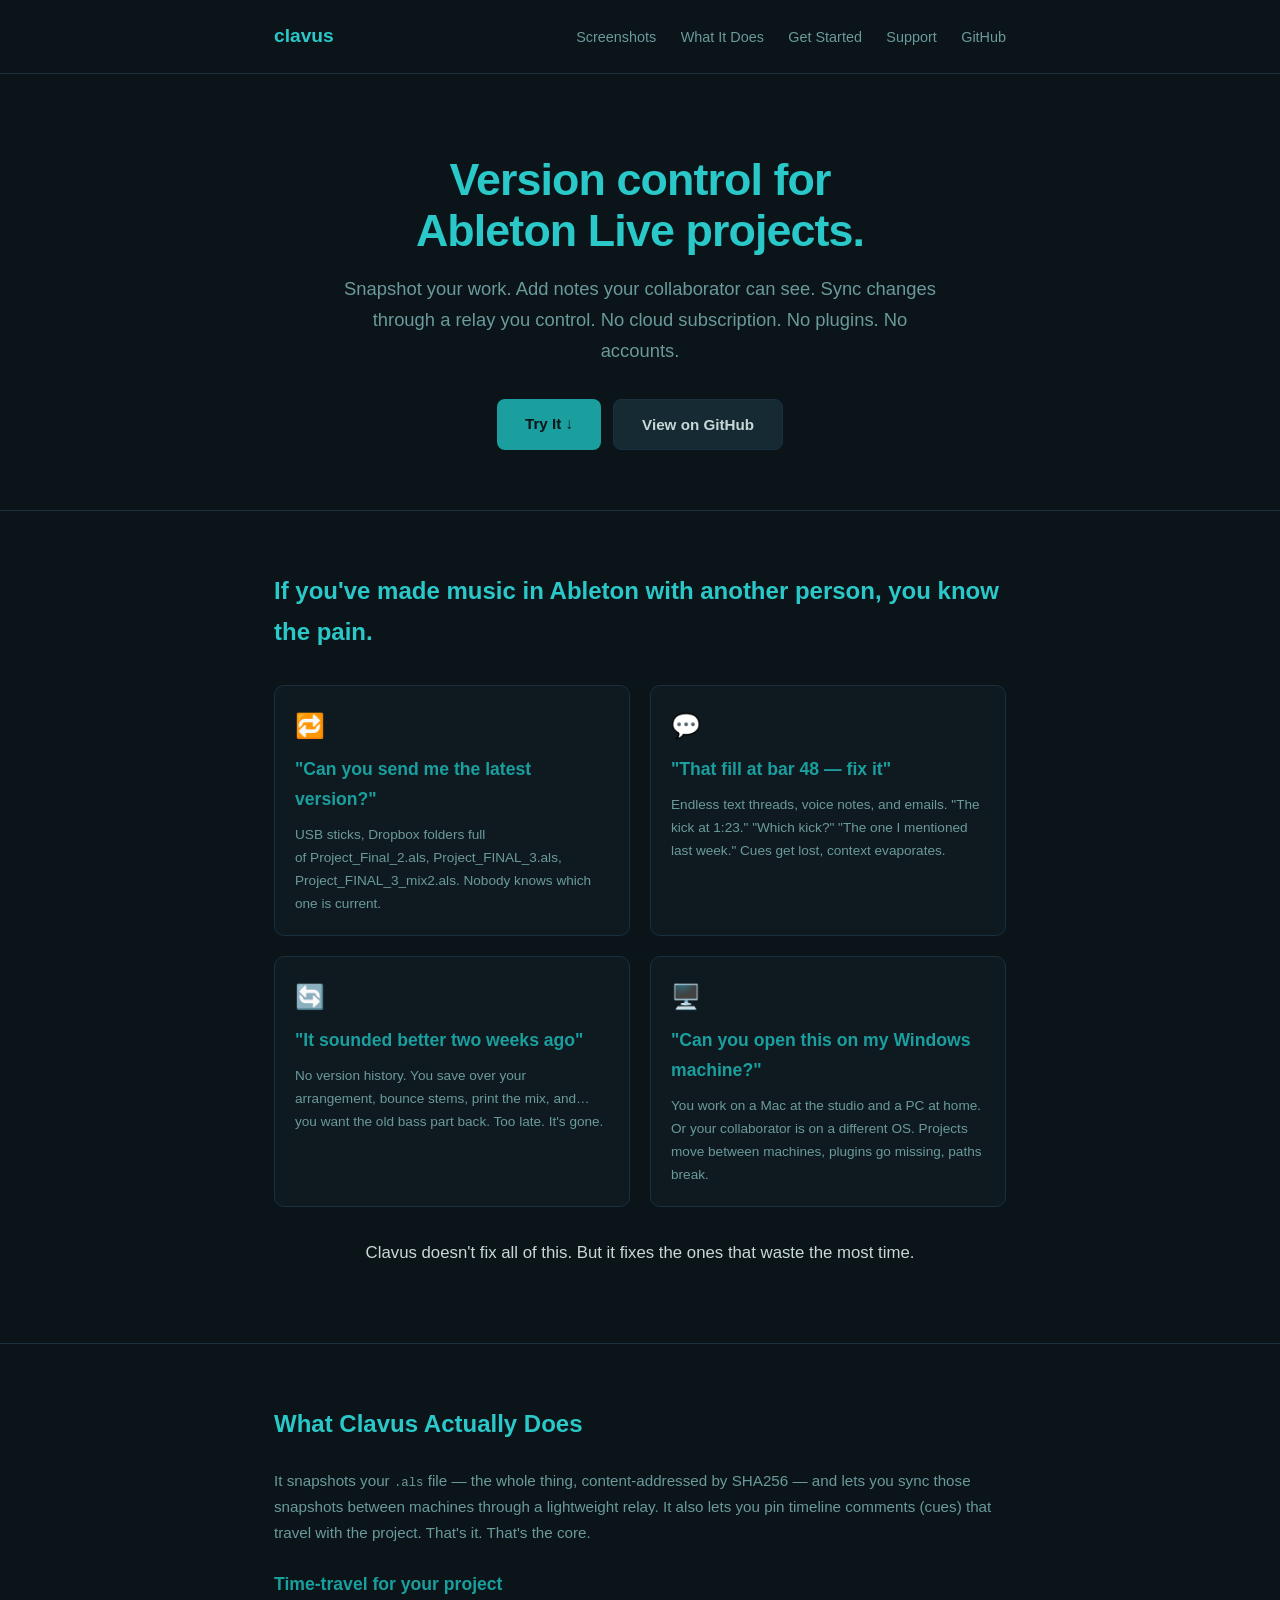
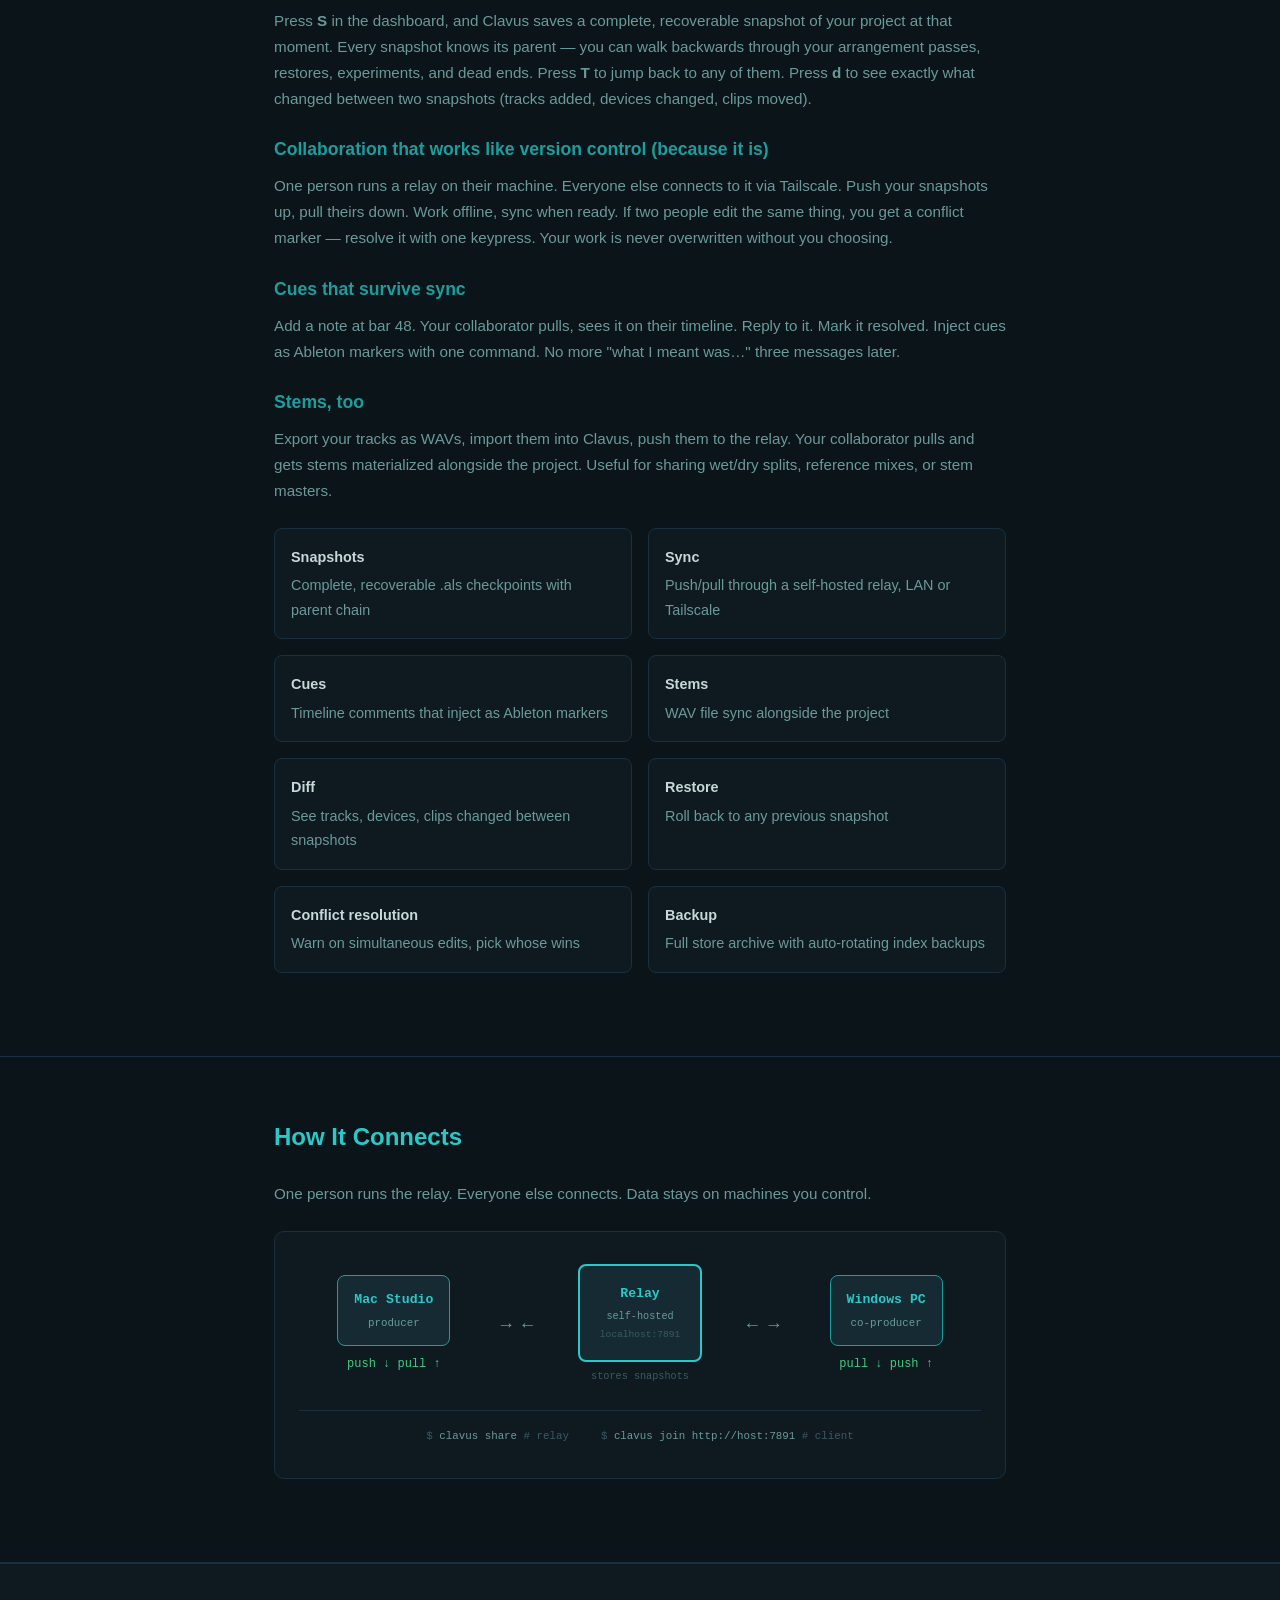
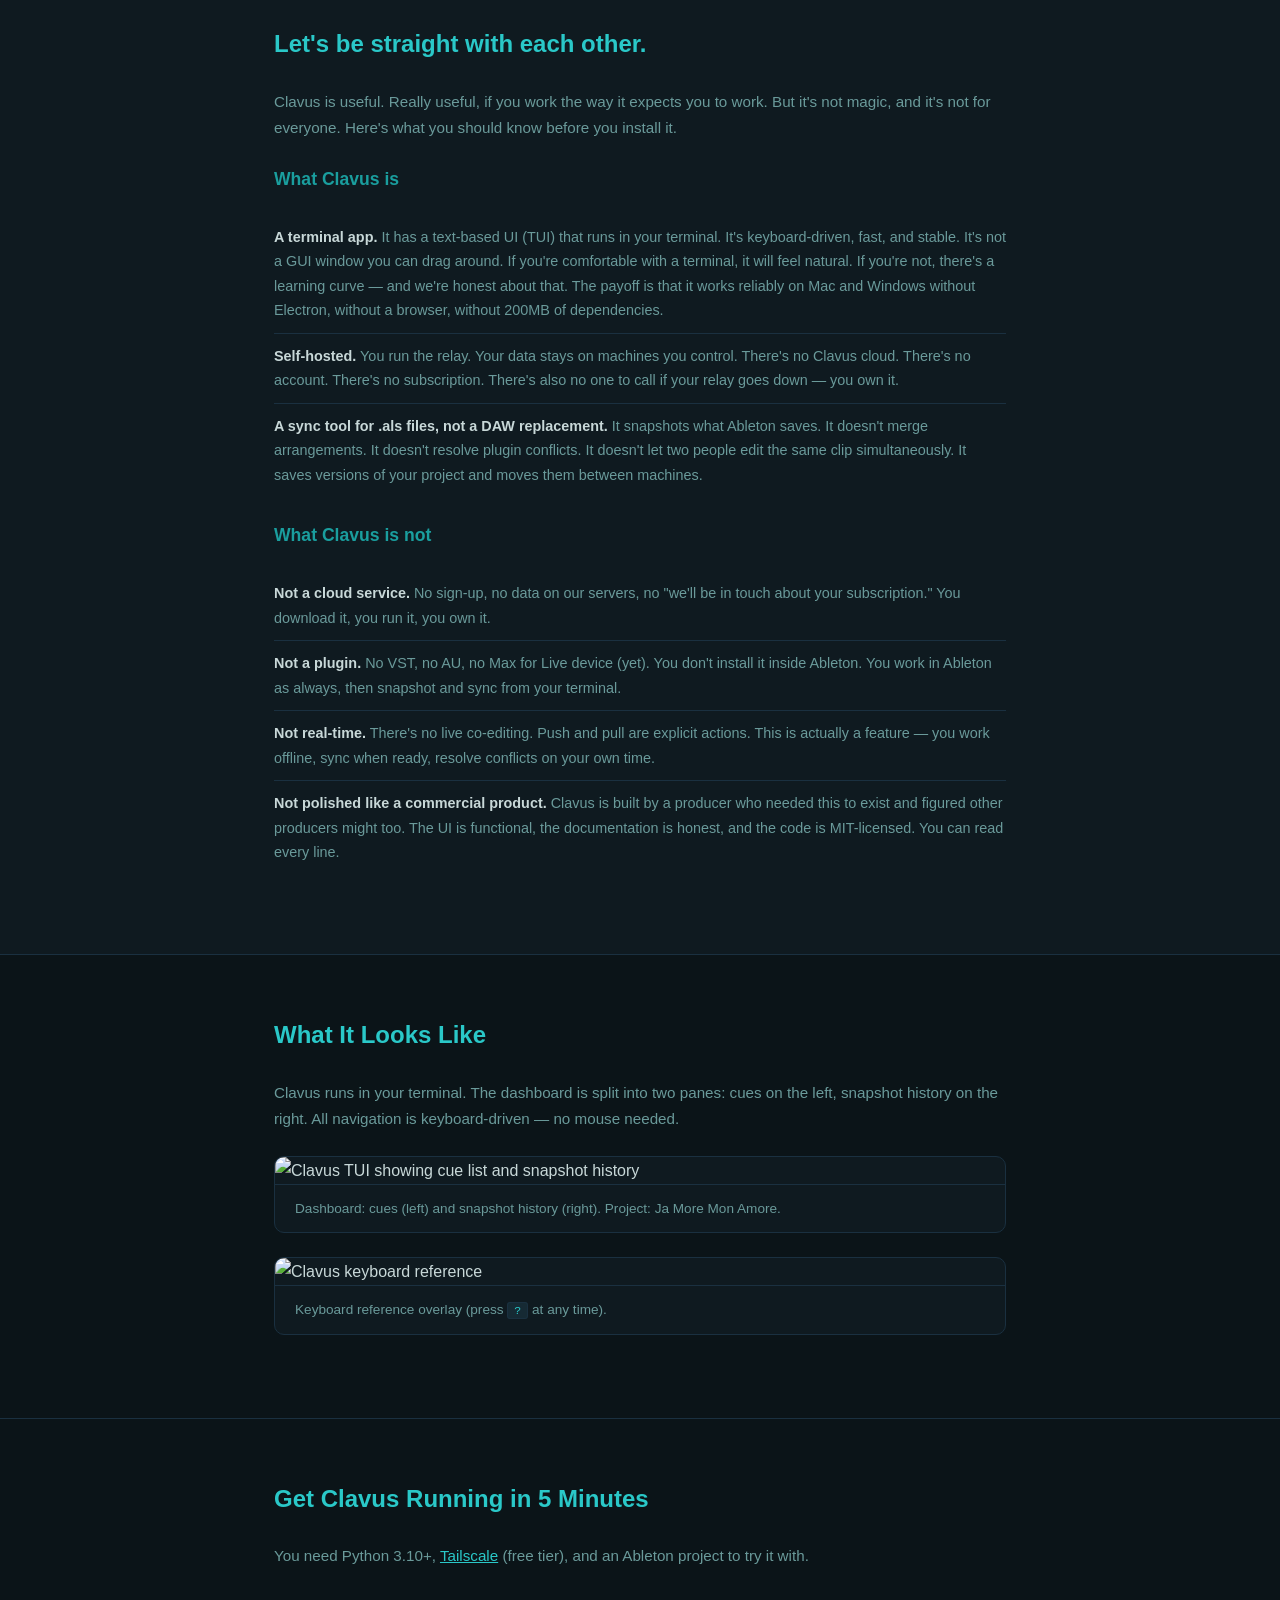
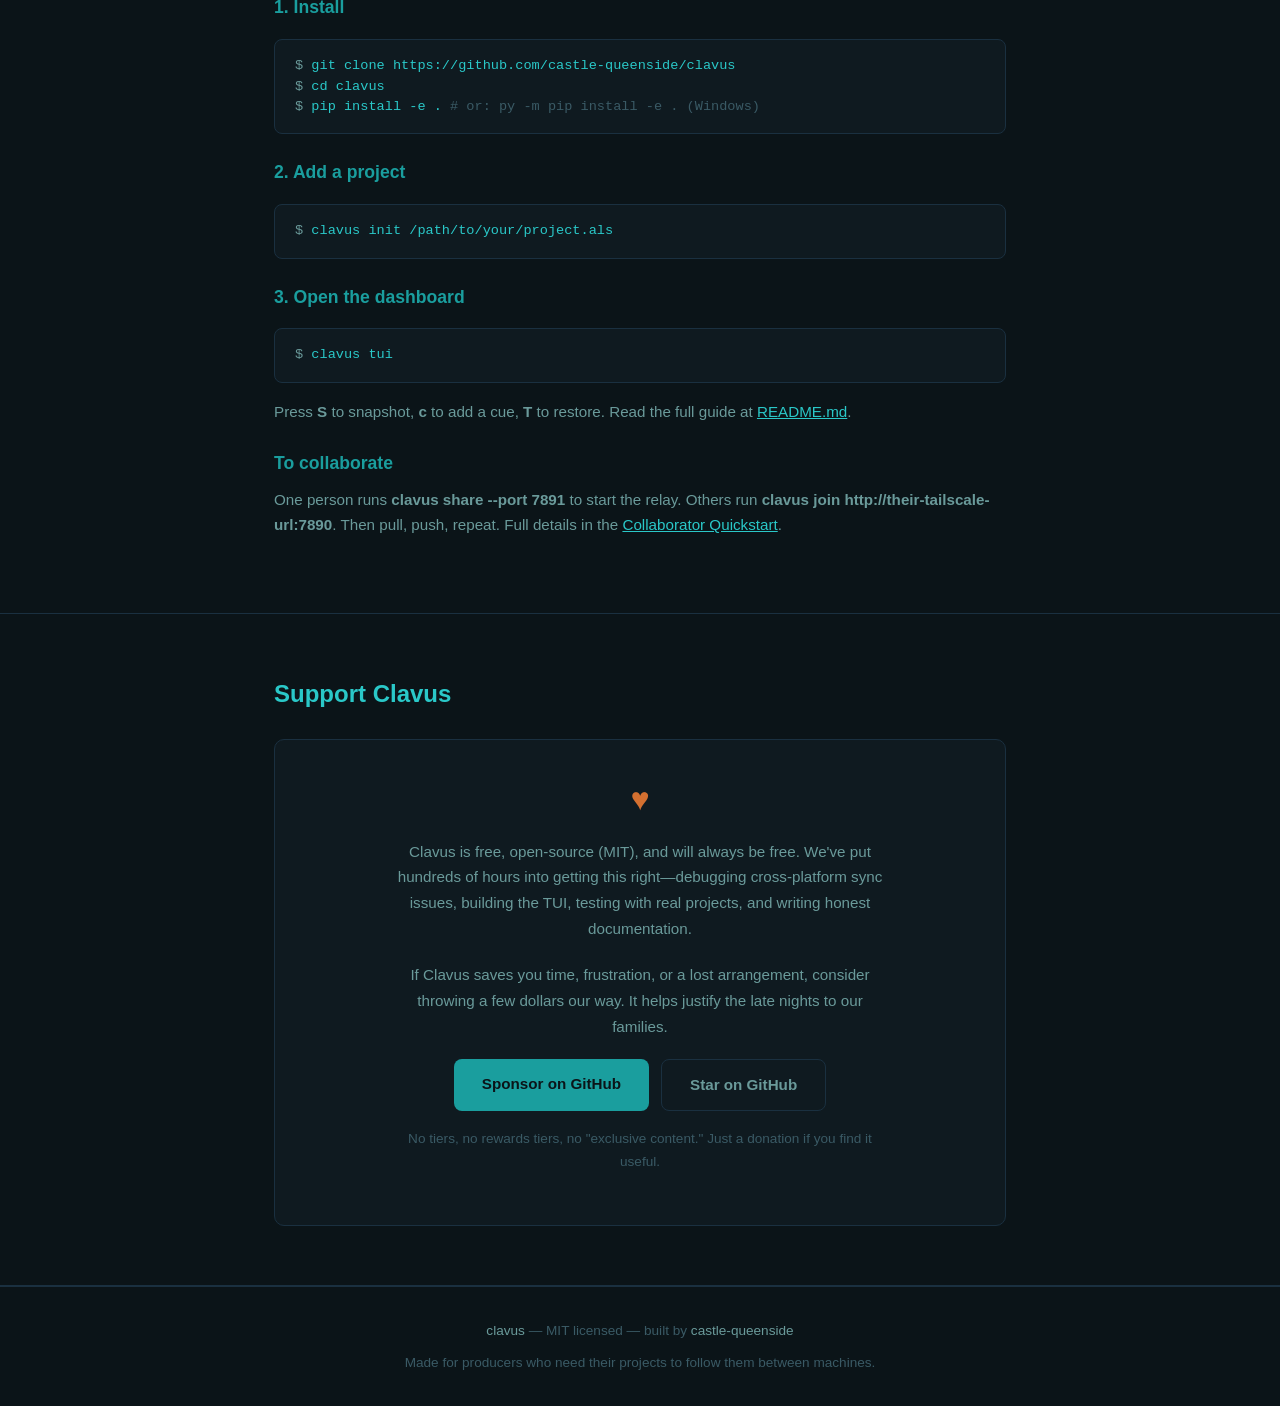
==== index.html @ 8ccb040f "tidy: (yet)" ====
<!DOCTYPE html>
<html lang="en">
<head>
<meta charset="UTF-8">
<meta name="viewport" content="width=device-width, initial-scale=1.0">
<title>Clavus — Version & Collaborate on Ableton Projects</title>
<style>
  :root {
    --bg: #0b1418;
    --surface: #0f1a20;
    --surface2: #162a34;
    --border: #1a3040;
    --fg: #c8d8d8;
    --dim: #6a9a9a;
    --muted: #3a5a65;
    --accent: #1a9e9e;
    --accent2: #2ac8c8;
    --green: #40cc80;
    --yellow: #d4a030;
    --orange: #d47030;
  }
  * { margin: 0; padding: 0; box-sizing: border-box; }
  body {
    font-family: -apple-system, BlinkMacSystemFont, 'Segoe UI', Roboto, sans-serif;
    background: var(--bg);
    color: var(--fg);
    line-height: 1.7;
    -webkit-font-smoothing: antialiased;
  }
  .container { max-width: 780px; margin: 0 auto; padding: 0 24px; }
  
  /* Navigation */
  nav {
    padding: 20px 0;
    border-bottom: 1px solid var(--border);
  }
  nav .container {
    display: flex;
    justify-content: space-between;
    align-items: center;
  }
  nav h1 { color: var(--accent2); font-size: 1.2em; font-weight: 700; }
  nav a {
    color: var(--dim);
    text-decoration: none;
    font-size: 0.9em;
    margin-left: 20px;
    transition: color 0.2s;
  }
  nav a:hover { color: var(--accent2); }
  
  /* Hero */
  .hero {
    padding: 80px 0 60px;
    text-align: center;
  }
  .hero h2 {
    font-size: 2.8em;
    font-weight: 800;
    color: var(--accent2);
    line-height: 1.15;
    margin-bottom: 16px;
    letter-spacing: -0.02em;
  }
  .hero p {
    font-size: 1.15em;
    color: var(--dim);
    max-width: 600px;
    margin: 0 auto 32px;
  }
  .hero-buttons {
    display: flex;
    gap: 12px;
    justify-content: center;
    flex-wrap: wrap;
  }
  .btn {
    display: inline-block;
    padding: 12px 28px;
    border-radius: 8px;
    font-weight: 600;
    font-size: 0.95em;
    text-decoration: none;
    transition: all 0.2s;
  }
  .btn-primary {
    background: var(--accent);
    color: var(--bg);
  }
  .btn-primary:hover { background: var(--accent2); }
  .btn-secondary {
    background: var(--surface2);
    color: var(--fg);
    border: 1px solid var(--border);
  }
  .btn-secondary:hover { border-color: var(--accent); }
  .btn-ghost {
    background: transparent;
    color: var(--dim);
    border: 1px solid var(--border);
  }
  .btn-ghost:hover { border-color: var(--muted); color: var(--fg); }

  /* Sections */
  section { padding: 60px 0; }
  section h3 {
    font-size: 1.5em;
    font-weight: 700;
    color: var(--accent2);
    margin-bottom: 24px;
  }
  section h4 {
    font-size: 1.1em;
    font-weight: 600;
    color: var(--accent);
    margin-bottom: 8px;
    margin-top: 24px;
  }
  section p { color: var(--dim); margin-bottom: 16px; font-size: 0.95em; }
  section a { color: var(--accent2); }

  /* Problem / Pain section */
  .pain-grid {
    display: grid;
    grid-template-columns: 1fr 1fr;
    gap: 20px;
    margin: 32px 0;
  }
  .pain-card {
    background: var(--surface);
    border: 1px solid var(--border);
    border-radius: 10px;
    padding: 20px;
  }
  .pain-card .emoji { font-size: 1.5em; margin-bottom: 8px; }
  .pain-card h4 { margin-top: 0; }
  .pain-card p { font-size: 0.85em; margin-bottom: 0; }

  /* Solution / Capabilities */
  .cap-grid {
    display: grid;
    grid-template-columns: 1fr 1fr;
    gap: 16px;
    margin: 24px 0;
  }
  .cap-item {
    background: var(--surface);
    border: 1px solid var(--border);
    border-radius: 8px;
    padding: 16px;
    font-size: 0.9em;
  }
  .cap-item strong { color: var(--fg); display: block; margin-bottom: 4px; }
  .cap-item span { color: var(--dim); }

  /* Honest section */
  .honest-list {
    list-style: none;
    padding: 0;
    margin: 20px 0;
  }
  .honest-list li {
    padding: 10px 0;
    border-bottom: 1px solid var(--border);
    color: var(--dim);
    font-size: 0.9em;
  }
  .honest-list li:last-child { border-bottom: none; }
  .honest-list strong { color: var(--fg); }

  /* Quickstart */
  .code-block {
    background: var(--surface);
    border: 1px solid var(--border);
    border-radius: 8px;
    padding: 16px 20px;
    font-family: 'SF Mono', 'Fira Code', 'Cascadia Code', monospace;
    font-size: 0.85em;
    color: var(--accent2);
    line-height: 1.5;
    overflow-x: auto;
    margin: 16px 0;
  }
  .code-block .comment { color: var(--muted); }
  .code-block .prompt { color: var(--dim); }

  /* Testimonial area */
  .testimonial {
    background: var(--surface);
    border: 1px solid var(--border);
    border-left: 3px solid var(--accent);
    border-radius: 0 8px 8px 0;
    padding: 20px 24px;
    margin: 24px 0;
  }
  .testimonial p { font-style: italic; color: var(--fg); font-size: 0.95em; margin-bottom: 8px; }
  .testimonial .attribution { color: var(--muted); font-size: 0.85em; font-style: normal; }

  /* Divider */
  .divider { border: none; border-top: 1px solid var(--border); margin: 0; }

  /* Header for each section on the section element */
  section + hr.divider { margin-top: -1px; }

  /* Donation */
  .donate-box {
    background: var(--surface);
    border: 1px solid var(--border);
    border-radius: 10px;
    padding: 32px;
    text-align: center;
    margin-top: 16px;
  }
  .donate-box p { max-width: 500px; margin: 0 auto 20px; }
  .donate-box .heart { color: var(--orange); }

  /* Footer */
  footer {
    border-top: 1px solid var(--border);
    padding: 32px 0;
    text-align: center;
    color: var(--muted);
    font-size: 0.85em;
  }
  footer a { color: var(--dim); text-decoration: none; }
  footer a:hover { color: var(--accent2); }

  /* Responsive */
  kbd {
    background: var(--surface2);
    border: 1px solid var(--border);
    border-radius: 3px;
    padding: 1px 6px;
    font-family: 'SF Mono', 'Fira Code', monospace;
    font-size: 0.85em;
    color: var(--accent2);
  }
  .screenshot-caption {
    padding: 12px 20px;
    color: var(--dim);
    font-size: 0.85em;
    border-top: 1px solid var(--border);
  }

  @media (max-width: 640px) {
    .hero h2 { font-size: 2em; }
    .pain-grid, .cap-grid { grid-template-columns: 1fr; }
    nav a { margin-left: 12px; font-size: 0.8em; }
  }
</style>
</head>
<body>

<nav>
  <div class="container">
    <h1>clavus</h1>
    <div>
      <a href="#screenshots">Screenshots</a>
      <a href="#capabilities">What It Does</a>
      <a href="#start">Get Started</a>
      <a href="#donate">Support</a>
      <a href="https://github.com/castle-queenside/clavus" target="_blank">GitHub</a>
    </div>
  </div>
</nav>

<main>

<!-- Hero -->
<div class="hero">
  <div class="container">
    <h2>Version control for<br>Ableton Live projects.</h2>
    <p>Snapshot your work. Add notes your collaborator can see. Sync changes<br>through a relay you control. No cloud subscription. No plugins. No accounts.</p>
    <div class="hero-buttons">
      <a class="btn btn-primary" href="#start">Try It &darr;</a>
      <a class="btn btn-secondary" href="https://github.com/castle-queenside/clavus" target="_blank">View on GitHub</a>
    </div>
  </div>
</div>

<hr class="divider">

<!-- The Problem -->
<section>
  <div class="container">
    <h3>If you've made music in Ableton with another person, you know the pain.</h3>

    <div class="pain-grid">
      <div class="pain-card">
        <div class="emoji">🔁</div>
        <h4>"Can you send me the latest version?"</h4>
        <p>USB sticks, Dropbox folders full of&nbsp;Project_Final_2.als, Project_FINAL_3.als, Project_FINAL_3_mix2.als. Nobody knows which one is current.</p>
      </div>
      <div class="pain-card">
        <div class="emoji">💬</div>
        <h4>"That fill at bar 48 — fix it"</h4>
        <p>Endless text threads, voice notes, and emails. "The kick at 1:23." "Which kick?" "The one I mentioned last week." Cues get lost, context evaporates.</p>
      </div>
      <div class="pain-card">
        <div class="emoji">🔄</div>
        <h4>"It sounded better two weeks ago"</h4>
        <p>No version history. You save over your arrangement, bounce stems, print the mix, and&hellip; you want the old bass part back. Too late. It's gone.</p>
      </div>
      <div class="pain-card">
        <div class="emoji">🖥️</div>
        <h4>"Can you open this on my Windows machine?"</h4>
        <p>You work on a Mac at the studio and a PC at home. Or your collaborator is on a different OS. Projects move between machines, plugins go missing, paths break.</p>
      </div>
    </div>

    <p style="text-align:center; margin-top: 32px; font-size: 1.05em; color: var(--fg);">
      Clavus doesn't fix all of this. But it fixes the ones that waste the most time.
    </p>
  </div>
</section>

<hr class="divider">

<!-- What it does -->
<section id="capabilities">
  <div class="container">
    <h3>What Clavus Actually Does</h3>

    <p>It snapshots your <code>.als</code> file — the whole thing, content-addressed by SHA256 — and lets you sync those snapshots between machines through a lightweight relay. It also lets you pin timeline comments (cues) that travel with the project. That's it. That's the core.</p>

    <h4>Time-travel for your project</h4>
    <p>Press <strong>S</strong> in the dashboard, and Clavus saves a complete, recoverable snapshot of your project at that moment. Every snapshot knows its parent — you can walk backwards through your arrangement passes, restores, experiments, and dead ends. Press <strong>T</strong> to jump back to any of them. Press <strong>d</strong> to see exactly what changed between two snapshots (tracks added, devices changed, clips moved).</p>

    <h4>Collaboration that works like version control (because it is)</h4>
    <p>One person runs a relay on their machine. Everyone else connects to it via Tailscale. Push your snapshots up, pull theirs down. Work offline, sync when ready. If two people edit the same thing, you get a conflict marker — resolve it with one keypress. Your work is never overwritten without you choosing.</p>

    <h4>Cues that survive sync</h4>
    <p>Add a note at bar 48. Your collaborator pulls, sees it on their timeline. Reply to it. Mark it resolved. Inject cues as Ableton markers with one command. No more "what I meant was&hellip;" three messages later.</p>

    <h4>Stems, too</h4>
    <p>Export your tracks as WAVs, import them into Clavus, push them to the relay. Your collaborator pulls and gets stems materialized alongside the project. Useful for sharing wet/dry splits, reference mixes, or stem masters.</p>

    <div class="cap-grid">
      <div class="cap-item"><strong>Snapshots</strong><span>Complete, recoverable .als checkpoints with parent chain</span></div>
      <div class="cap-item"><strong>Sync</strong><span>Push/pull through a self-hosted relay, LAN or Tailscale</span></div>
      <div class="cap-item"><strong>Cues</strong><span>Timeline comments that inject as Ableton markers</span></div>
      <div class="cap-item"><strong>Stems</strong><span>WAV file sync alongside the project</span></div>
      <div class="cap-item"><strong>Diff</strong><span>See tracks, devices, clips changed between snapshots</span></div>
      <div class="cap-item"><strong>Restore</strong><span>Roll back to any previous snapshot</span></div>
      <div class="cap-item"><strong>Conflict resolution</strong><span>Warn on simultaneous edits, pick whose wins</span></div>
      <div class="cap-item"><strong>Backup</strong><span>Full store archive with auto-rotating index backups</span></div>
    </div>
  </div>
</section>

<hr class="divider">

<!-- Architecture diagram -->
<section>
  <div class="container">
    <h3>How It Connects</h3>
    <p>One person runs the relay. Everyone else connects. Data stays on machines you control.</p>

    <div style="background: var(--surface); border: 1px solid var(--border); border-radius: 10px; padding: 32px 24px; margin: 24px 0; font-family: 'SF Mono', 'Fira Code', 'Cascadia Code', monospace; font-size: 0.75em; line-height: 1.8;">
      <div style="display: flex; justify-content: space-between; align-items: center; flex-wrap: wrap; gap: 12px;">
        <!-- Machine A -->
        <div style="text-align: center; flex: 1; min-width: 120px;">
          <div style="background: var(--surface2); border: 1px solid var(--accent); border-radius: 8px; padding: 12px 16px; display: inline-block;">
            <div style="color: var(--accent2); font-weight: 700; font-size: 1.1em;">Mac Studio</div>
            <div style="color: var(--dim); font-size: 0.9em; margin-top: 2px;">producer</div>
          </div>
          <div style="color: var(--green); margin-top: 8px;">push &darr; pull &uarr;</div>
        </div>

        <!-- Arrow right -->
        <div style="color: var(--dim); font-size: 1.5em; flex-shrink: 0;">&rarr; &larr;</div>

        <!-- Relay -->
        <div style="text-align: center; flex: 1; min-width: 140px;">
          <div style="background: var(--surface2); border: 2px solid var(--accent2); border-radius: 8px; padding: 16px 20px; display: inline-block;">
            <div style="color: var(--accent2); font-weight: 700; font-size: 1.1em;">Relay</div>
            <div style="color: var(--dim); font-size: 0.85em; margin-top: 2px;">self-hosted</div>
            <div style="color: var(--muted); font-size: 0.8em;">localhost:7891</div>
          </div>
          <div style="color: var(--muted); font-size: 0.85em; margin-top: 6px;">stores snapshots</div>
        </div>

        <!-- Arrow left -->
        <div style="color: var(--dim); font-size: 1.5em; flex-shrink: 0;">&larr; &rarr;</div>

        <!-- Machine B -->
        <div style="text-align: center; flex: 1; min-width: 120px;">
          <div style="background: var(--surface2); border: 1px solid var(--accent); border-radius: 8px; padding: 12px 16px; display: inline-block;">
            <div style="color: var(--accent2); font-weight: 700; font-size: 1.1em;">Windows PC</div>
            <div style="color: var(--dim); font-size: 0.9em; margin-top: 2px;">co-producer</div>
          </div>
          <div style="color: var(--green); margin-top: 8px;">pull &darr; push &uarr;</div>
        </div>
      </div>

      <div style="text-align: center; margin-top: 24px; padding-top: 16px; border-top: 1px solid var(--border);">
        <div style="display: flex; justify-content: center; gap: 32px; flex-wrap: wrap; color: var(--dim); font-size: 0.9em;">
          <span>
            <span style="color: var(--muted);">$</span> clavus share
            <span style="color: var(--muted);"># relay</span>
          </span>
          <span>
            <span style="color: var(--muted);">$</span> clavus join http://host:7891
            <span style="color: var(--muted);"># client</span>
          </span>
        </div>
      </div>
    </div>
  </div>
</section>

<hr class="divider">

<!-- Honest section -->
<section style="background: var(--surface); border-top: 1px solid var(--border); border-bottom: 1px solid var(--border);">
  <div class="container">
    <h3>Let's be straight with each other.</h3>

    <p>Clavus is useful. Really useful, if you work the way it expects you to work. But it's not magic, and it's not for everyone. Here's what you should know before you install it.</p>

    <h4>What Clavus is</h4>
    <ul class="honest-list">
      <li><strong>A terminal app.</strong> It has a text-based UI (TUI) that runs in your terminal. It's keyboard-driven, fast, and stable. It's not a GUI window you can drag around. If you're comfortable with a terminal, it will feel natural. If you're not, there's a learning curve — and we're honest about that. The payoff is that it works reliably on Mac and Windows without Electron, without a browser, without 200MB of dependencies.</li>
      <li><strong>Self-hosted.</strong> You run the relay. Your data stays on machines you control. There's no Clavus cloud. There's no account. There's no subscription. There's also no one to call if your relay goes down — you own it.</li>
      <li><strong>A sync tool for .als files, not a DAW replacement.</strong> It snapshots what Ableton saves. It doesn't merge arrangements. It doesn't resolve plugin conflicts. It doesn't let two people edit the same clip simultaneously. It saves versions of your project and moves them between machines.</li>
    </ul>

    <h4>What Clavus is not</h4>
    <ul class="honest-list">
      <li><strong>Not a cloud service.</strong> No sign-up, no data on our servers, no "we'll be in touch about your subscription." You download it, you run it, you own it.</li>
      <li><strong>Not a plugin.</strong> No VST, no AU, no Max for Live device (yet). You don't install it inside Ableton. You work in Ableton as always, then snapshot and sync from your terminal.</li>
      <li><strong>Not real-time.</strong> There's no live co-editing. Push and pull are explicit actions. This is actually a feature — you work offline, sync when ready, resolve conflicts on your own time.</li>
      <li><strong>Not polished like a commercial product.</strong> Clavus is built by a producer who needed this to exist and figured other producers might too. The UI is functional, the documentation is honest, and the code is MIT-licensed. You can read every line.</li>
    </ul>
  </div>
</section>

<hr class="divider">

<!-- Screenshots -->
<section id="screenshots">
  <div class="container">
    <h3>What It Looks Like</h3>
    <p>Clavus runs in your terminal. The dashboard is split into two panes: cues on the left, snapshot history on the right. All navigation is keyboard-driven — no mouse needed.</p>

    <div style="background: var(--surface); border: 1px solid var(--border); border-radius: 10px; overflow: hidden; margin: 24px 0;">
      <img src="docs/screenshots/tui-main.jpg" alt="Clavus TUI showing cue list and snapshot history" style="width: 100%; display: block;">
      <div style="padding: 12px 20px; color: var(--dim); font-size: 0.85em; border-top: 1px solid var(--border);">
        Dashboard: cues (left) and snapshot history (right). Project: Ja More Mon Amore.
      </div>
    </div>

    <div style="background: var(--surface); border: 1px solid var(--border); border-radius: 10px; overflow: hidden; margin: 24px 0;">
      <img src="docs/screenshots/tui-help.jpg" alt="Clavus keyboard reference" style="width: 100%; display: block;">
      <div style="padding: 12px 20px; color: var(--dim); font-size: 0.85em; border-top: 1px solid var(--border);">
        Keyboard reference overlay (press <kbd>?</kbd> at any time).
      </div>
    </div>
  </div>
</section>

<hr class="divider">

<!-- Quick start -->
<section id="start">
  <div class="container">
    <h3>Get Clavus Running in 5 Minutes</h3>

    <p>You need Python 3.10+, <a href="https://tailscale.com/download">Tailscale</a> (free tier), and an Ableton project to try it with.</p>

    <h4>1. Install</h4>
    <div class="code-block">
      <span class="prompt">$</span> git clone https://github.com/castle-queenside/clavus<br>
      <span class="prompt">$</span> cd clavus<br>
      <span class="prompt">$</span> pip install -e . <span class="comment"># or: py -m pip install -e . (Windows)</span>
    </div>

    <h4>2. Add a project</h4>
    <div class="code-block">
      <span class="prompt">$</span> clavus init /path/to/your/project.als
    </div>

    <h4>3. Open the dashboard</h4>
    <div class="code-block">
      <span class="prompt">$</span> clavus tui
    </div>

    <p>Press <strong>S</strong> to snapshot, <strong>c</strong> to add a cue, <strong>T</strong> to restore. Read the full guide at <a href="https://github.com/castle-queenside/clavus/blob/main/README.md">README.md</a>.</p>

    <h4>To collaborate</h4>
    <p>One person runs <strong>clavus share --port 7891</strong> to start the relay. Others run <strong>clavus join http://their-tailscale-url:7890</strong>. Then pull, push, repeat. Full details in the <a href="docs/collaborator-quickstart.md">Collaborator Quickstart</a>.</p>
  </div>
</section>

<hr class="divider">

<!-- Donate -->
<section id="donate">
  <div class="container">
    <h3>Support Clavus</h3>

    <div class="donate-box">
      <p class="heart" style="font-size: 2em; margin-bottom: 12px;">&hearts;</p>
      <p>Clavus is free, open-source (MIT), and will always be free. We've put hundreds of hours into getting this right—debugging cross-platform sync issues, building the TUI, testing with real projects, and writing honest documentation.</p>
      <p>If Clavus saves you time, frustration, or a lost arrangement, consider throwing a few dollars our way. It helps justify the late nights to our families.</p>
      <div class="hero-buttons" style="margin-top: 20px;">
        <a class="btn btn-primary" href="https://github.com/sponsors/castle-queenside" target="_blank">Sponsor on GitHub</a>
        <a class="btn btn-ghost" href="https://github.com/castle-queenside/clavus" target="_blank">Star on GitHub</a>
      </div>
      <p style="margin-top: 16px; font-size: 0.85em; color: var(--muted);">No tiers, no rewards tiers, no "exclusive content." Just a donation if you find it useful.</p>
    </div>
  </div>
</section>

<hr class="divider">

<!-- Footer -->
<footer>
  <div class="container">
    <p><a href="https://github.com/castle-queenside/clavus">clavus</a> &mdash; MIT licensed &mdash; built by <a href="https://github.com/castle-queenside">castle-queenside</a></p>
    <p style="margin-top: 8px;">Made for producers who need their projects to follow them between machines.</p>
  </div>
</footer>

</main>
</body>
</html>
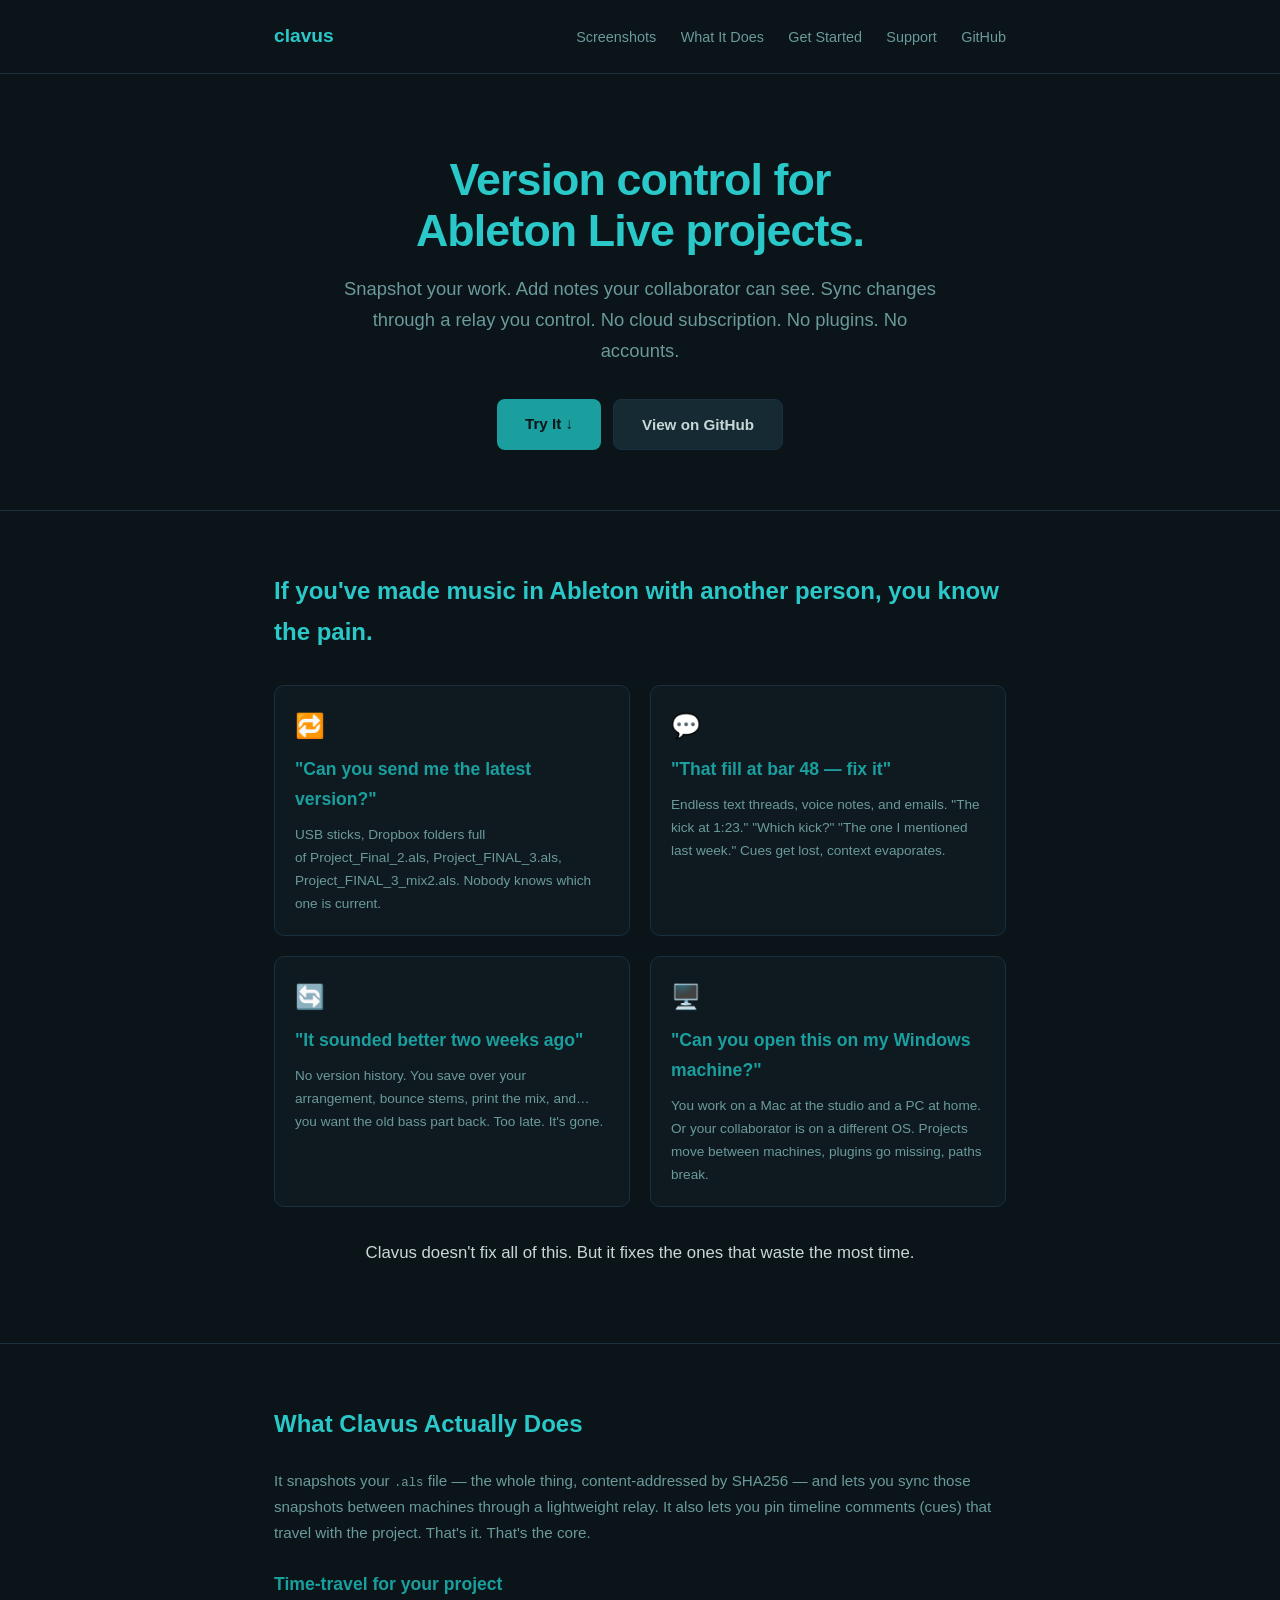
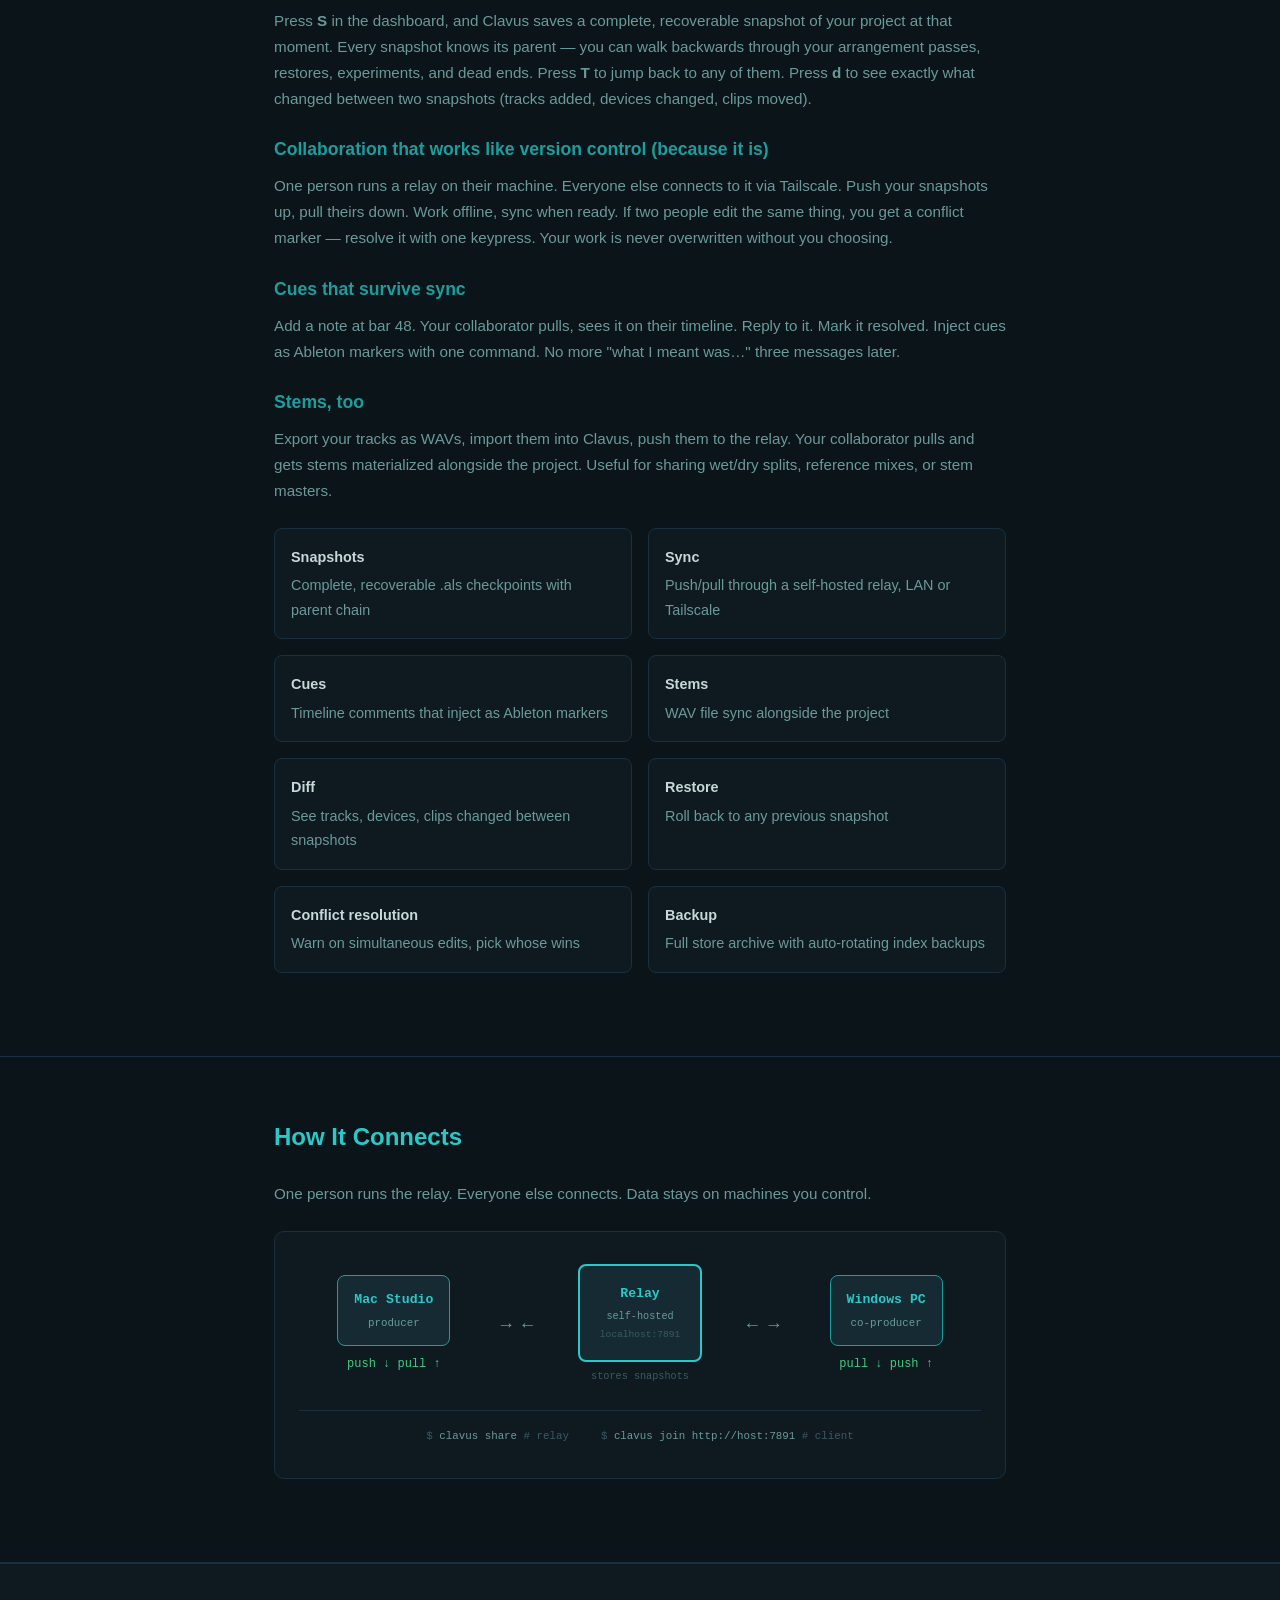
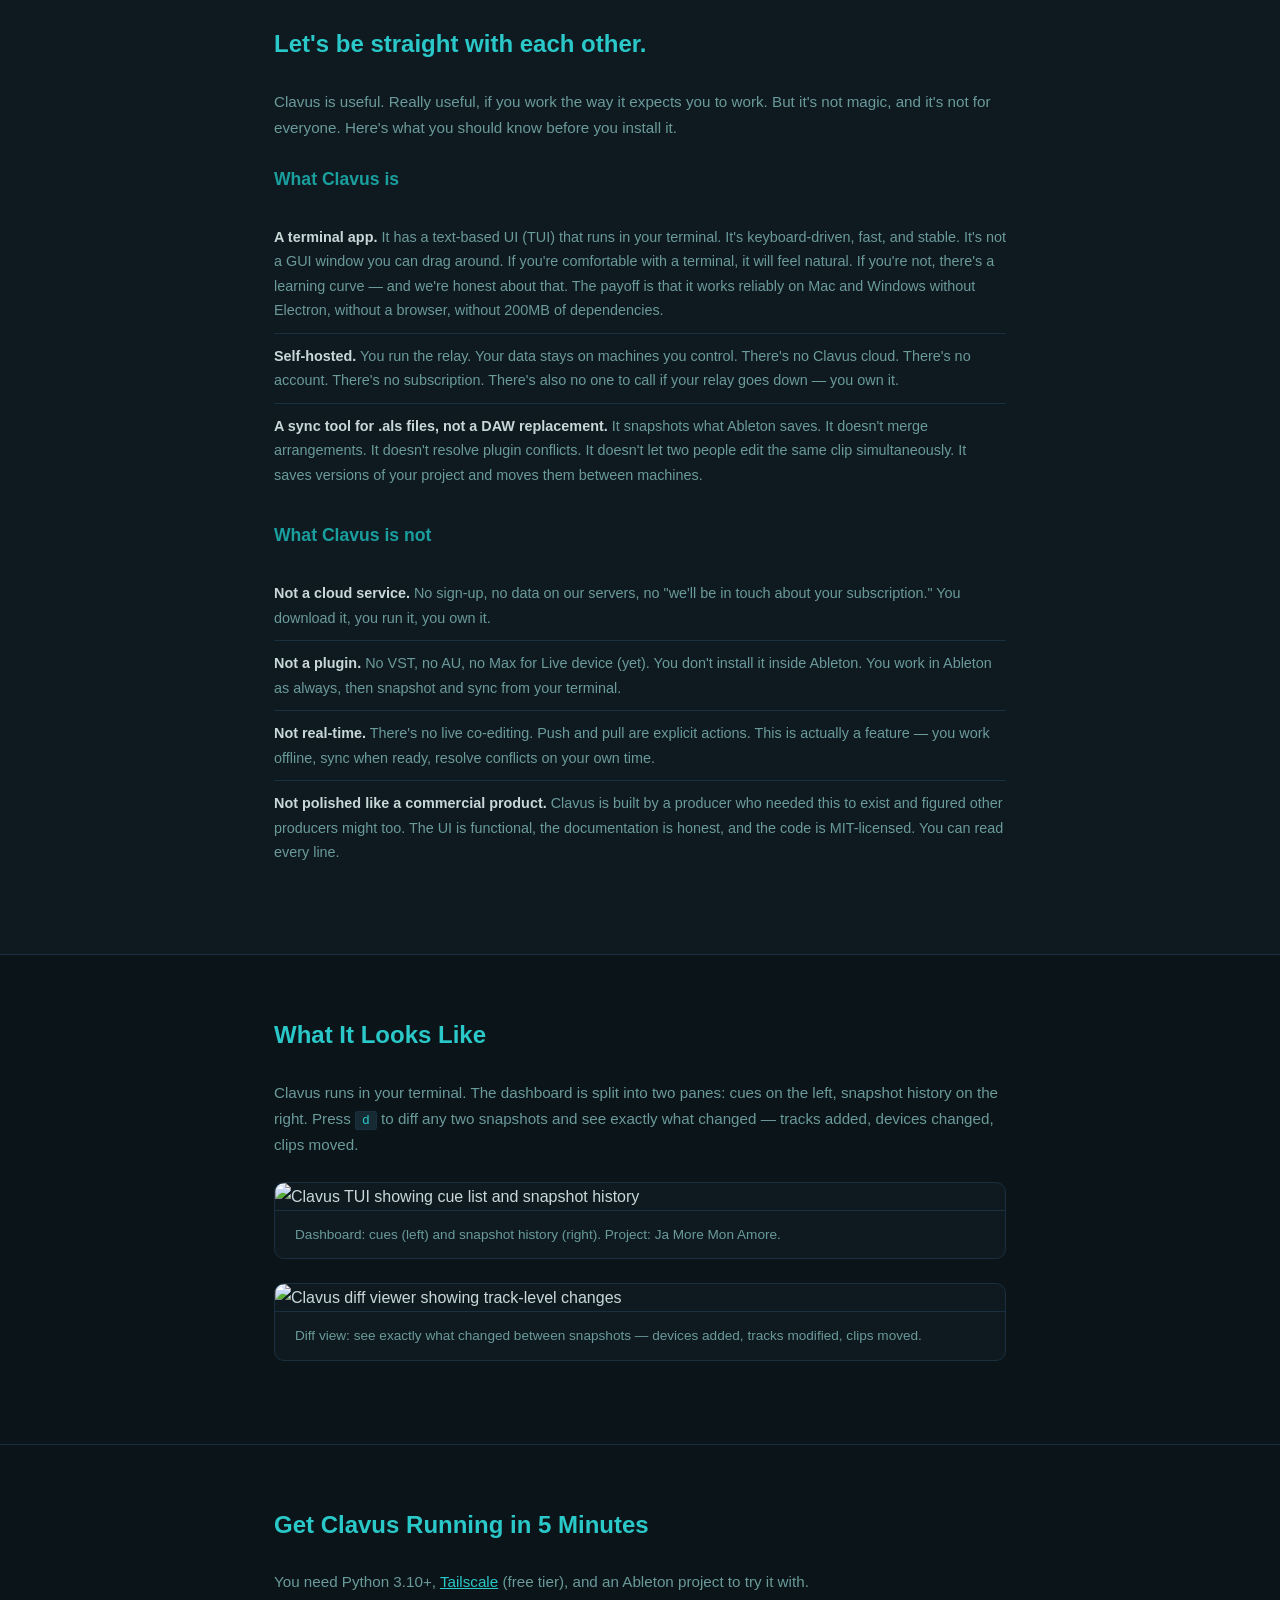
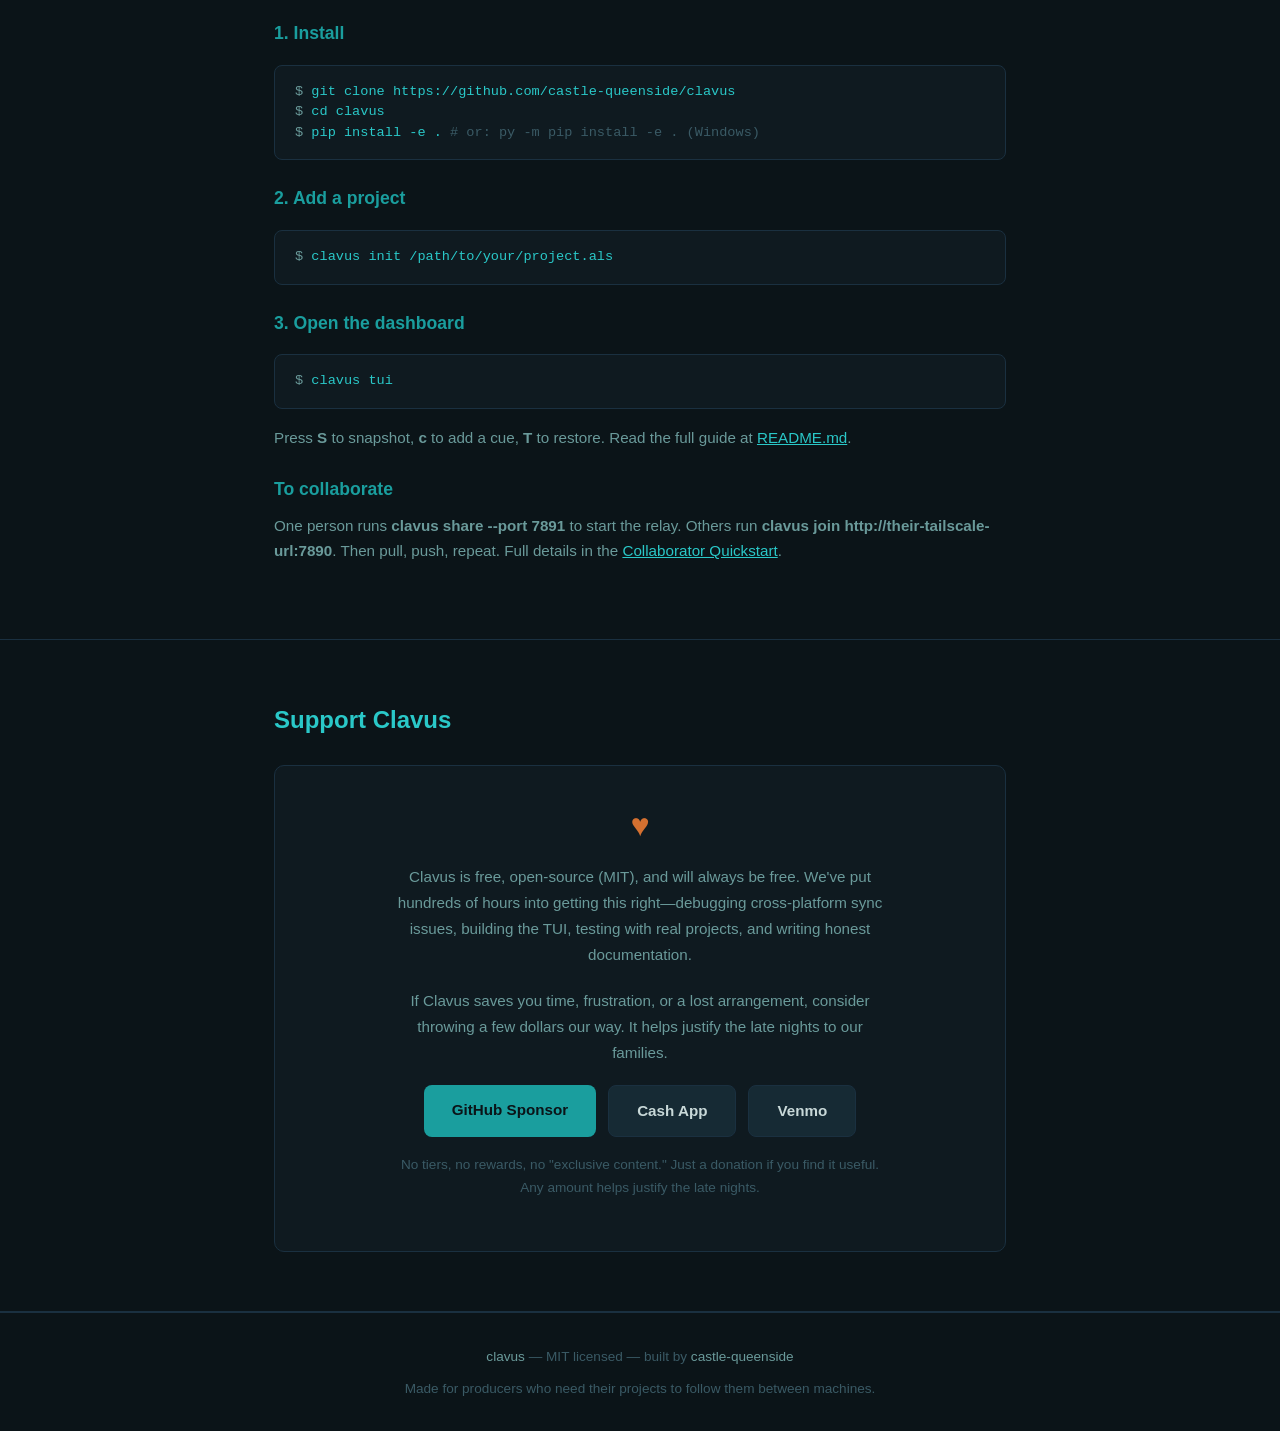
==== commit b7595026: "docs: add Cash App and Venmo to donation section" ====
--- a/index.html
+++ b/index.html
@@ -441,7 +441,7 @@
 <section id="screenshots">
   <div class="container">
     <h3>What It Looks Like</h3>
-    <p>Clavus runs in your terminal. The dashboard is split into two panes: cues on the left, snapshot history on the right. All navigation is keyboard-driven — no mouse needed.</p>
+    <p>Clavus runs in your terminal. The dashboard is split into two panes: cues on the left, snapshot history on the right. Press <kbd>d</kbd> to diff any two snapshots and see exactly what changed — tracks added, devices changed, clips moved.</p>
 
     <div style="background: var(--surface); border: 1px solid var(--border); border-radius: 10px; overflow: hidden; margin: 24px 0;">
       <img src="docs/screenshots/tui-main.jpg" alt="Clavus TUI showing cue list and snapshot history" style="width: 100%; display: block;">
@@ -451,9 +451,9 @@
     </div>
 
     <div style="background: var(--surface); border: 1px solid var(--border); border-radius: 10px; overflow: hidden; margin: 24px 0;">
-      <img src="docs/screenshots/tui-help.jpg" alt="Clavus keyboard reference" style="width: 100%; display: block;">
+      <img src="docs/screenshots/tui-diff.jpg" alt="Clavus diff viewer showing track-level changes" style="width: 100%; display: block;">
       <div style="padding: 12px 20px; color: var(--dim); font-size: 0.85em; border-top: 1px solid var(--border);">
-        Keyboard reference overlay (press <kbd>?</kbd> at any time).
+        Diff view: see exactly what changed between snapshots — devices added, tracks modified, clips moved.
       </div>
     </div>
   </div>
@@ -504,10 +504,11 @@
       <p>Clavus is free, open-source (MIT), and will always be free. We've put hundreds of hours into getting this right—debugging cross-platform sync issues, building the TUI, testing with real projects, and writing honest documentation.</p>
       <p>If Clavus saves you time, frustration, or a lost arrangement, consider throwing a few dollars our way. It helps justify the late nights to our families.</p>
       <div class="hero-buttons" style="margin-top: 20px;">
-        <a class="btn btn-primary" href="https://github.com/sponsors/castle-queenside" target="_blank">Sponsor on GitHub</a>
-        <a class="btn btn-ghost" href="https://github.com/castle-queenside/clavus" target="_blank">Star on GitHub</a>
-      </div>
-      <p style="margin-top: 16px; font-size: 0.85em; color: var(--muted);">No tiers, no rewards tiers, no "exclusive content." Just a donation if you find it useful.</p>
+        <a class="btn btn-primary" href="https://github.com/sponsors/castle-queenside" target="_blank">GitHub Sponsor</a>
+        <a class="btn btn-secondary" href="https://cash.app/\$YOUR_CASH_TAG" target="_blank">Cash App</a>
+        <a class="btn btn-secondary" href="https://venmo.com/YOUR_VENMO" target="_blank">Venmo</a>
+      </div>
+      <p style="margin-top: 16px; font-size: 0.85em; color: var(--muted);">No tiers, no rewards, no "exclusive content." Just a donation if you find it useful. Any amount helps justify the late nights.</p>
     </div>
   </div>
 </section>
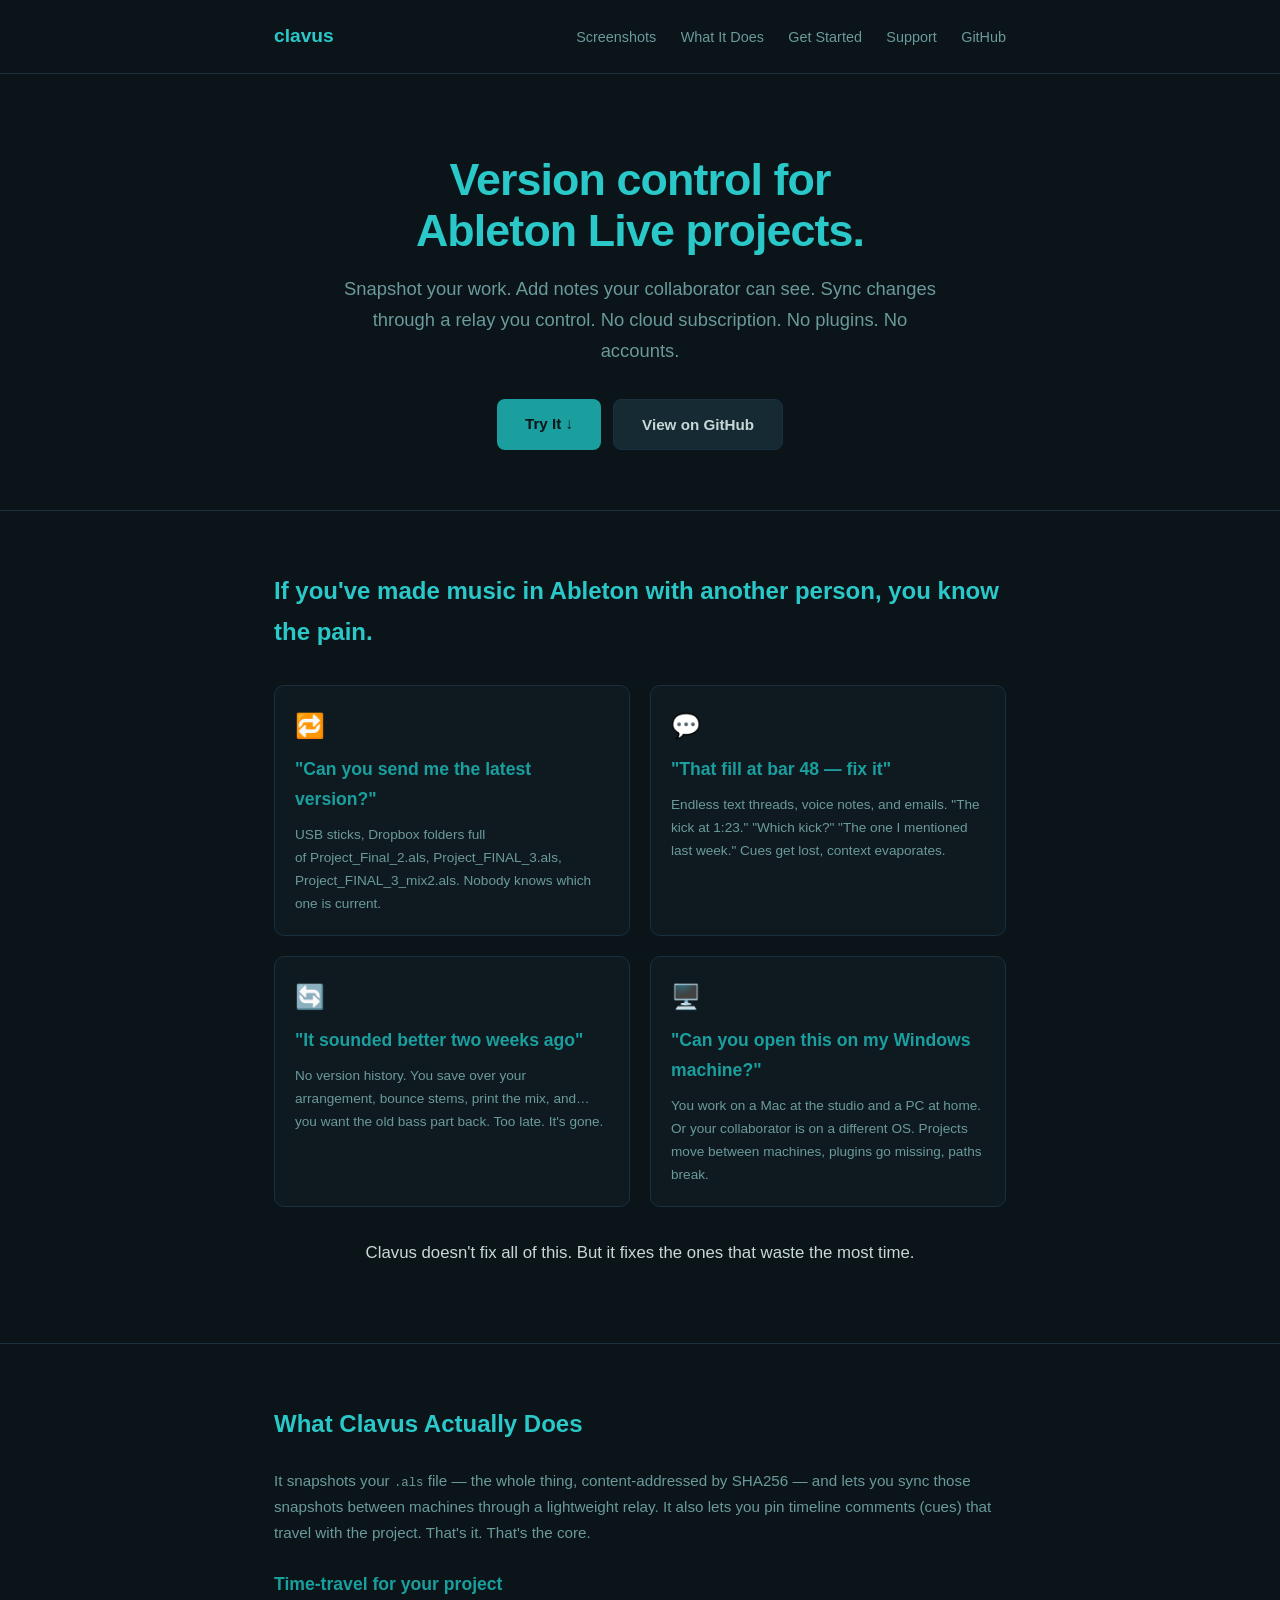
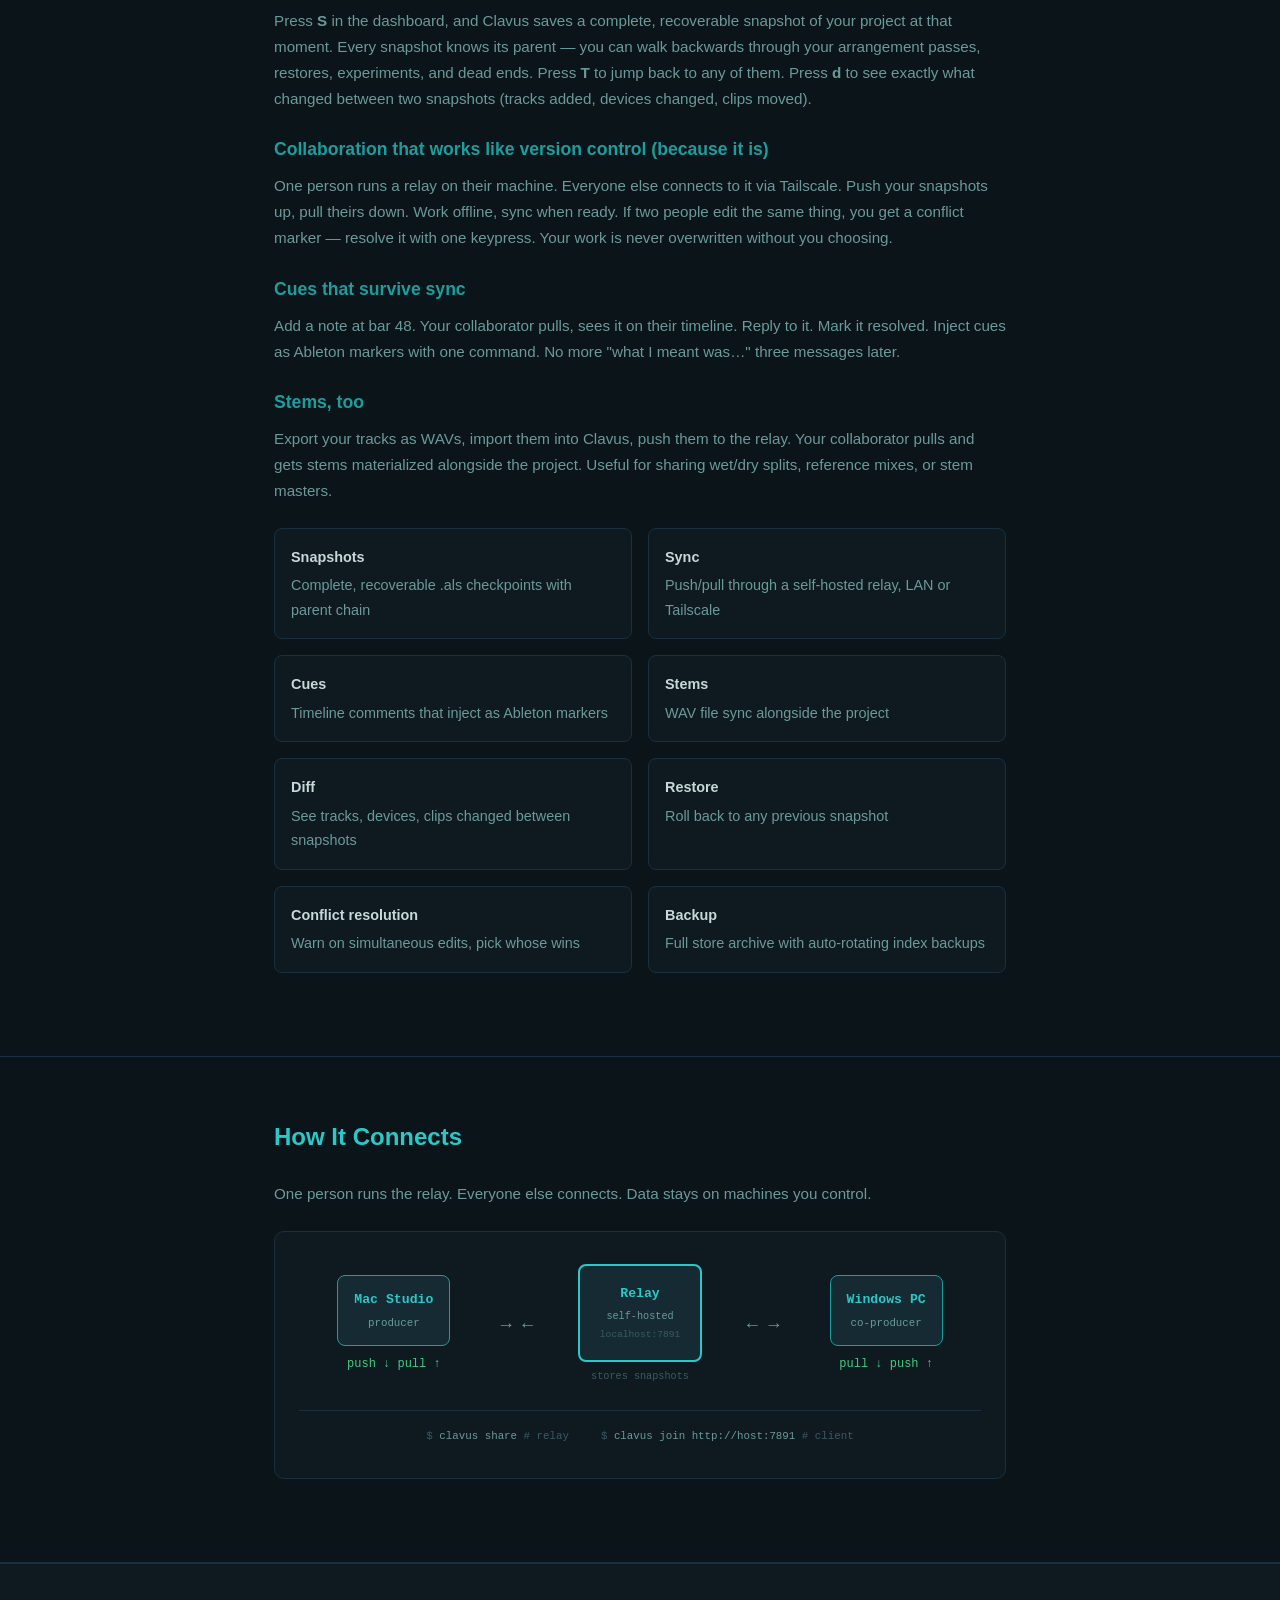
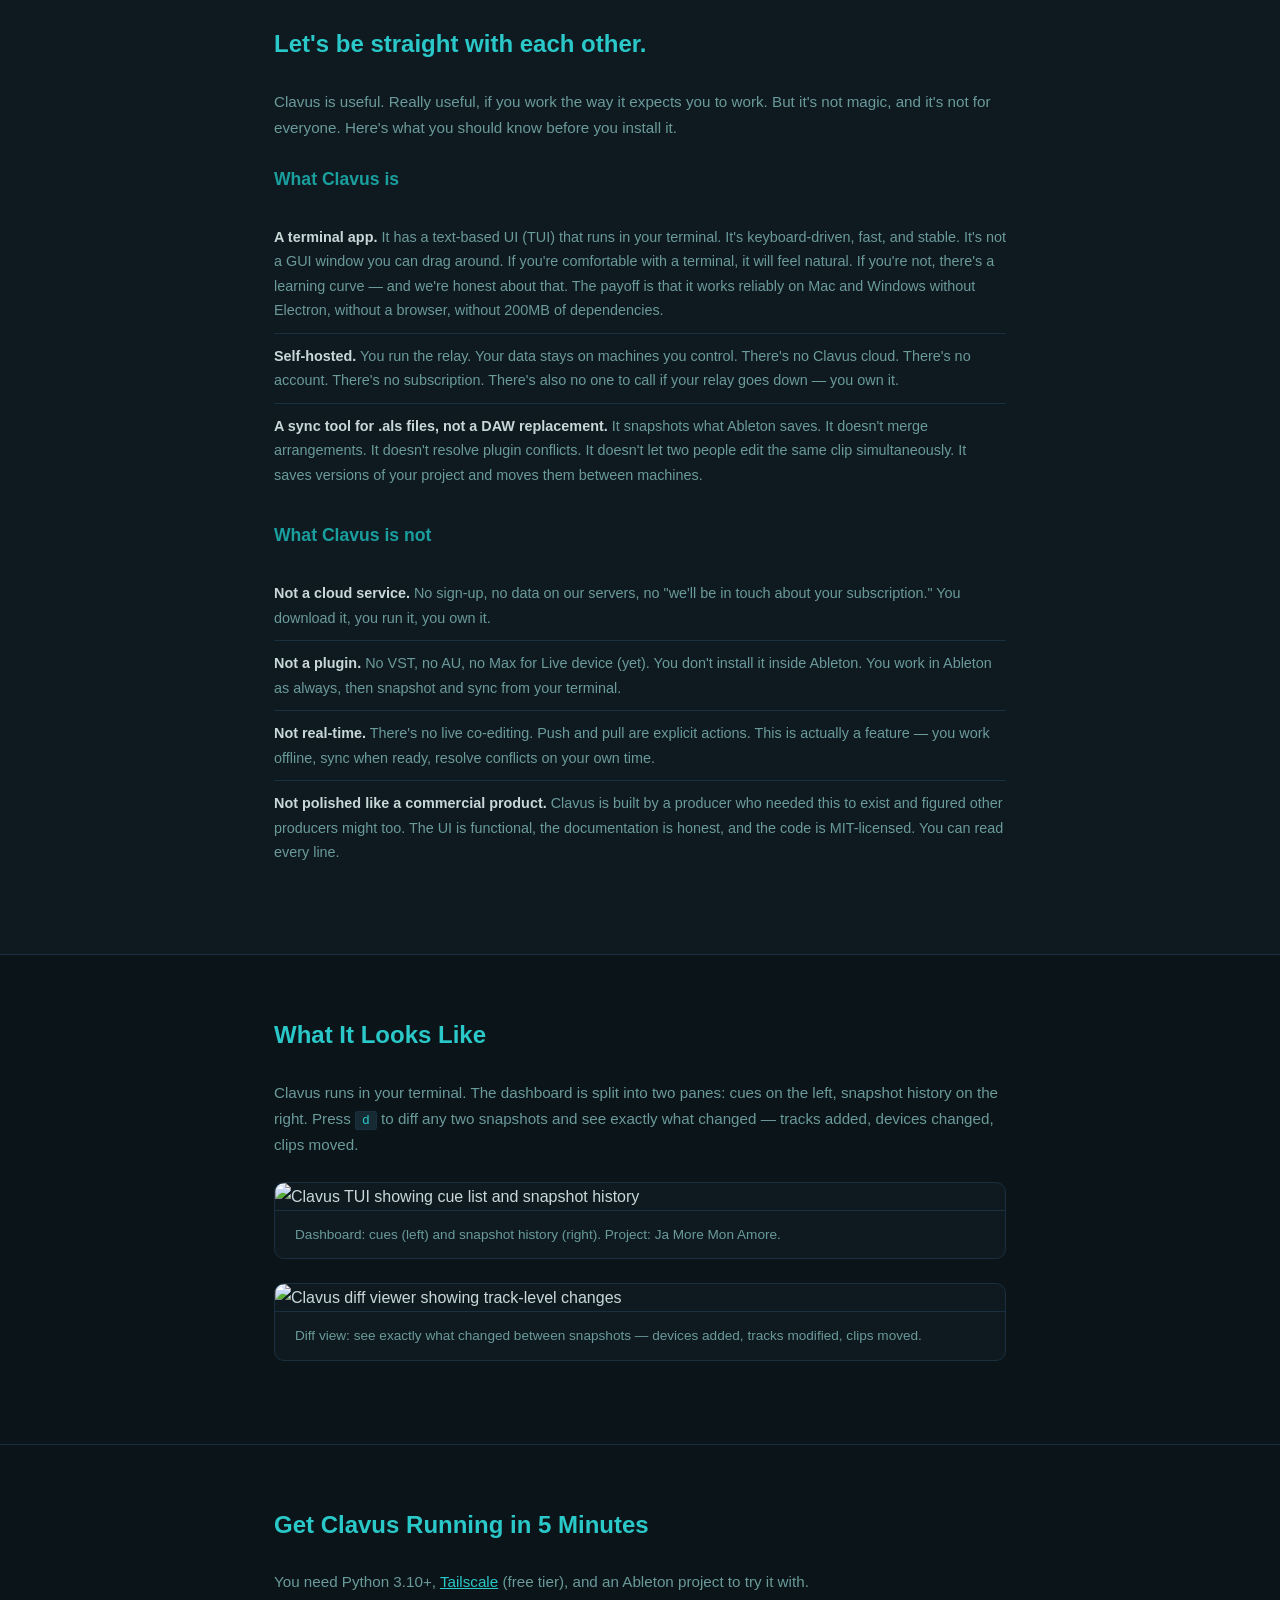
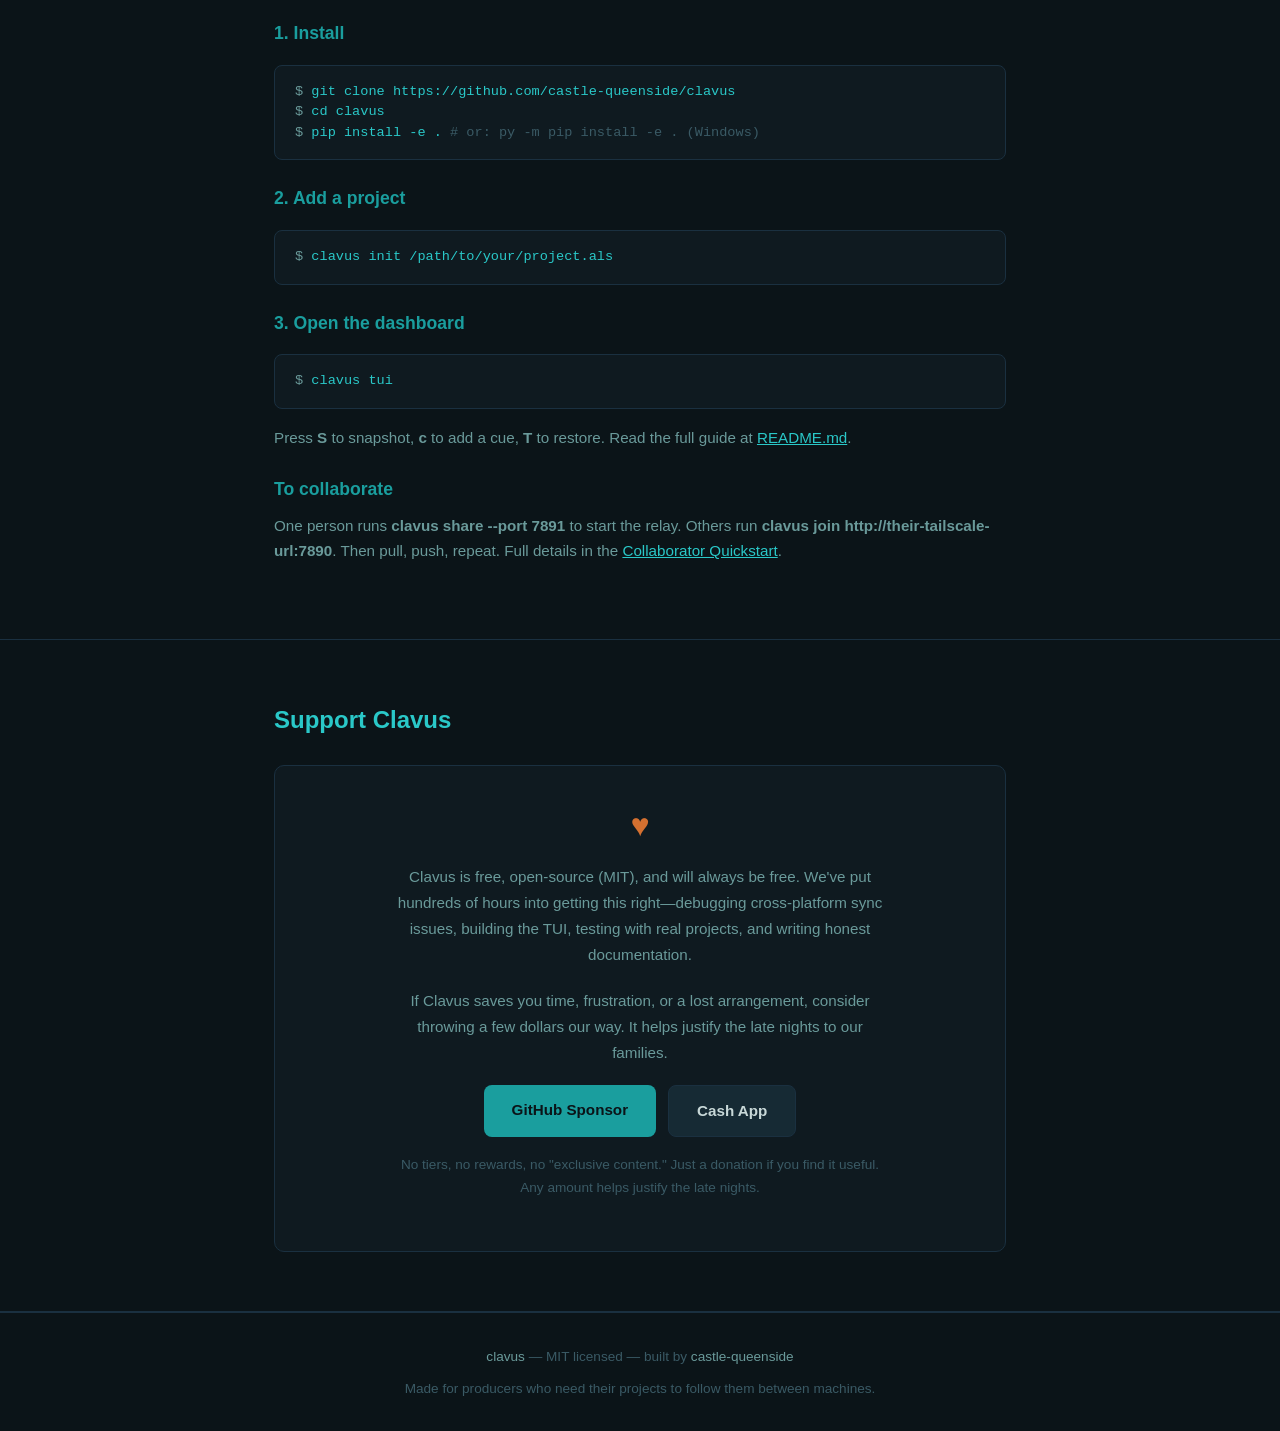
==== commit c875d78b: "docs: add Cash App donation link" ====
--- a/index.html
+++ b/index.html
@@ -505,8 +505,7 @@
       <p>If Clavus saves you time, frustration, or a lost arrangement, consider throwing a few dollars our way. It helps justify the late nights to our families.</p>
       <div class="hero-buttons" style="margin-top: 20px;">
         <a class="btn btn-primary" href="https://github.com/sponsors/castle-queenside" target="_blank">GitHub Sponsor</a>
-        <a class="btn btn-secondary" href="https://cash.app/\$YOUR_CASH_TAG" target="_blank">Cash App</a>
-        <a class="btn btn-secondary" href="https://venmo.com/YOUR_VENMO" target="_blank">Venmo</a>
+        <a class="btn btn-secondary" href="https://cash.app/$slowhandschris" target="_blank">Cash App</a>
       </div>
       <p style="margin-top: 16px; font-size: 0.85em; color: var(--muted);">No tiers, no rewards, no "exclusive content." Just a donation if you find it useful. Any amount helps justify the late nights.</p>
     </div>
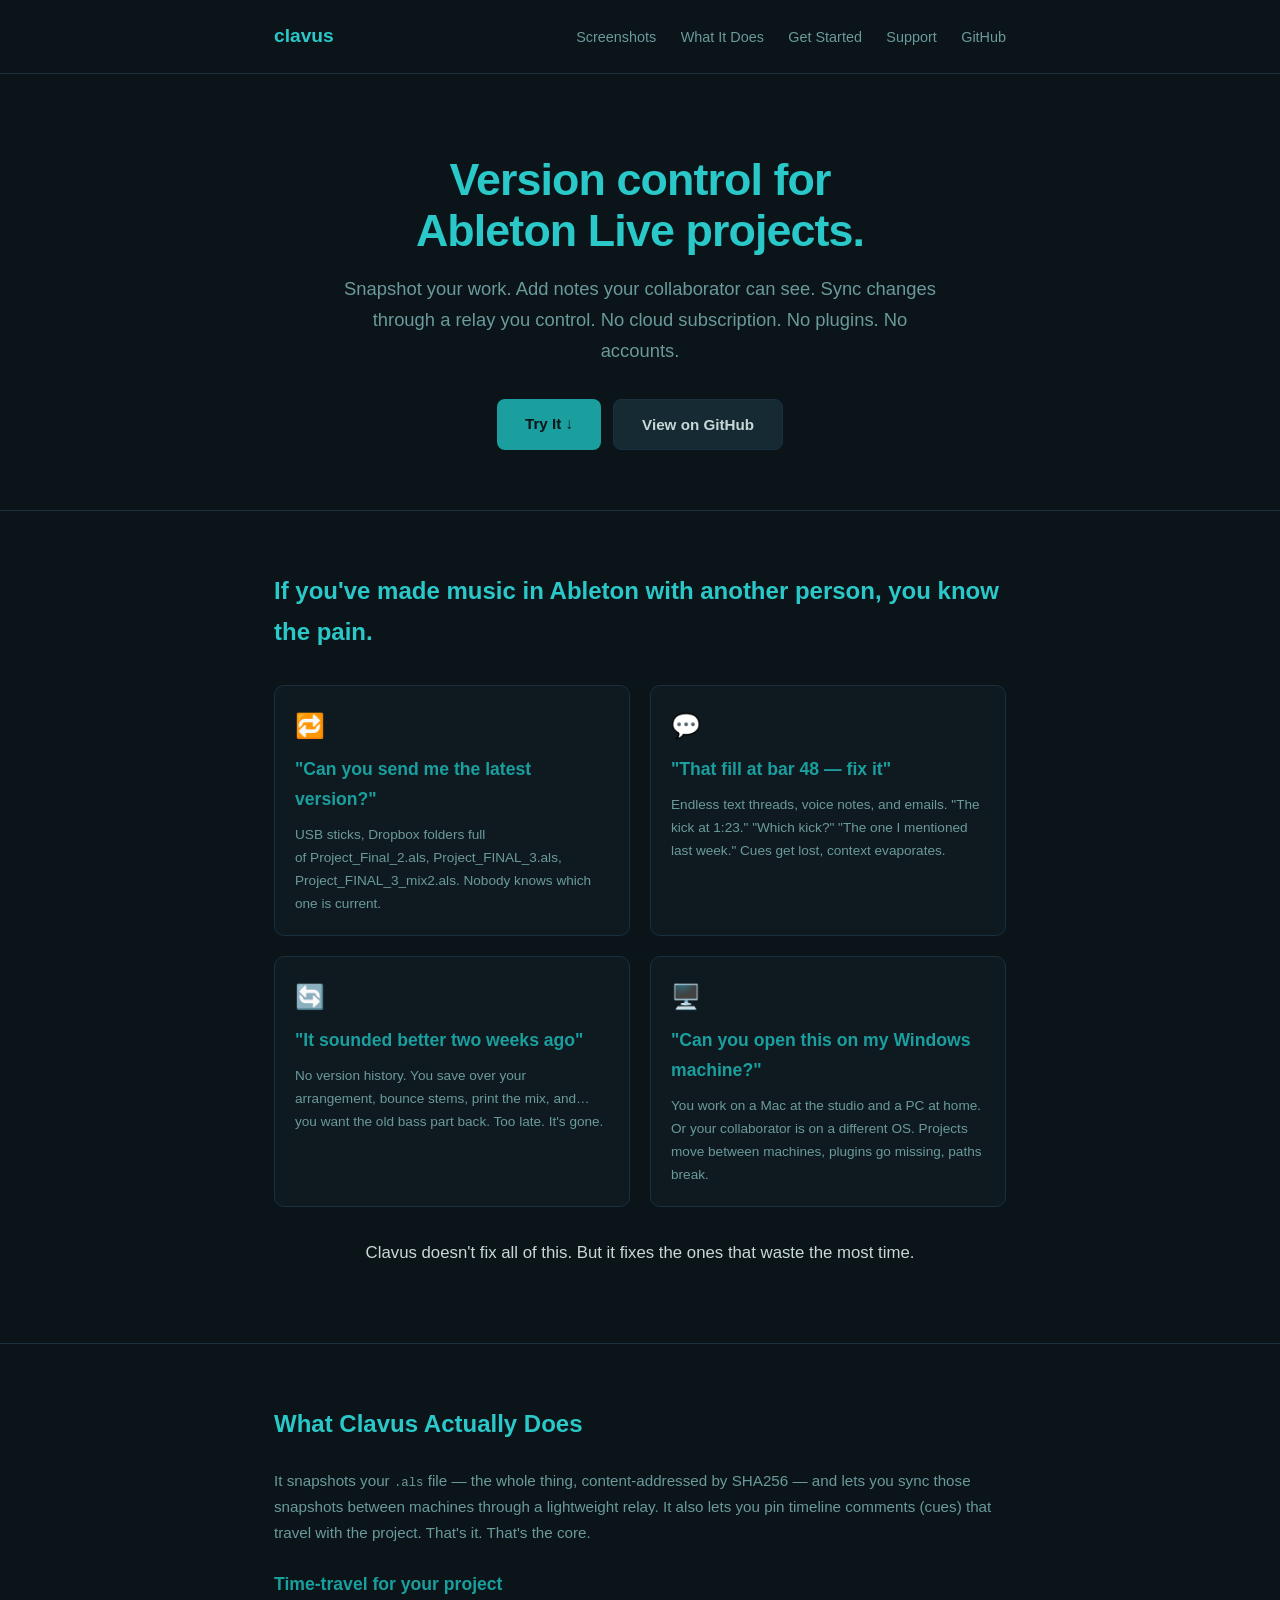
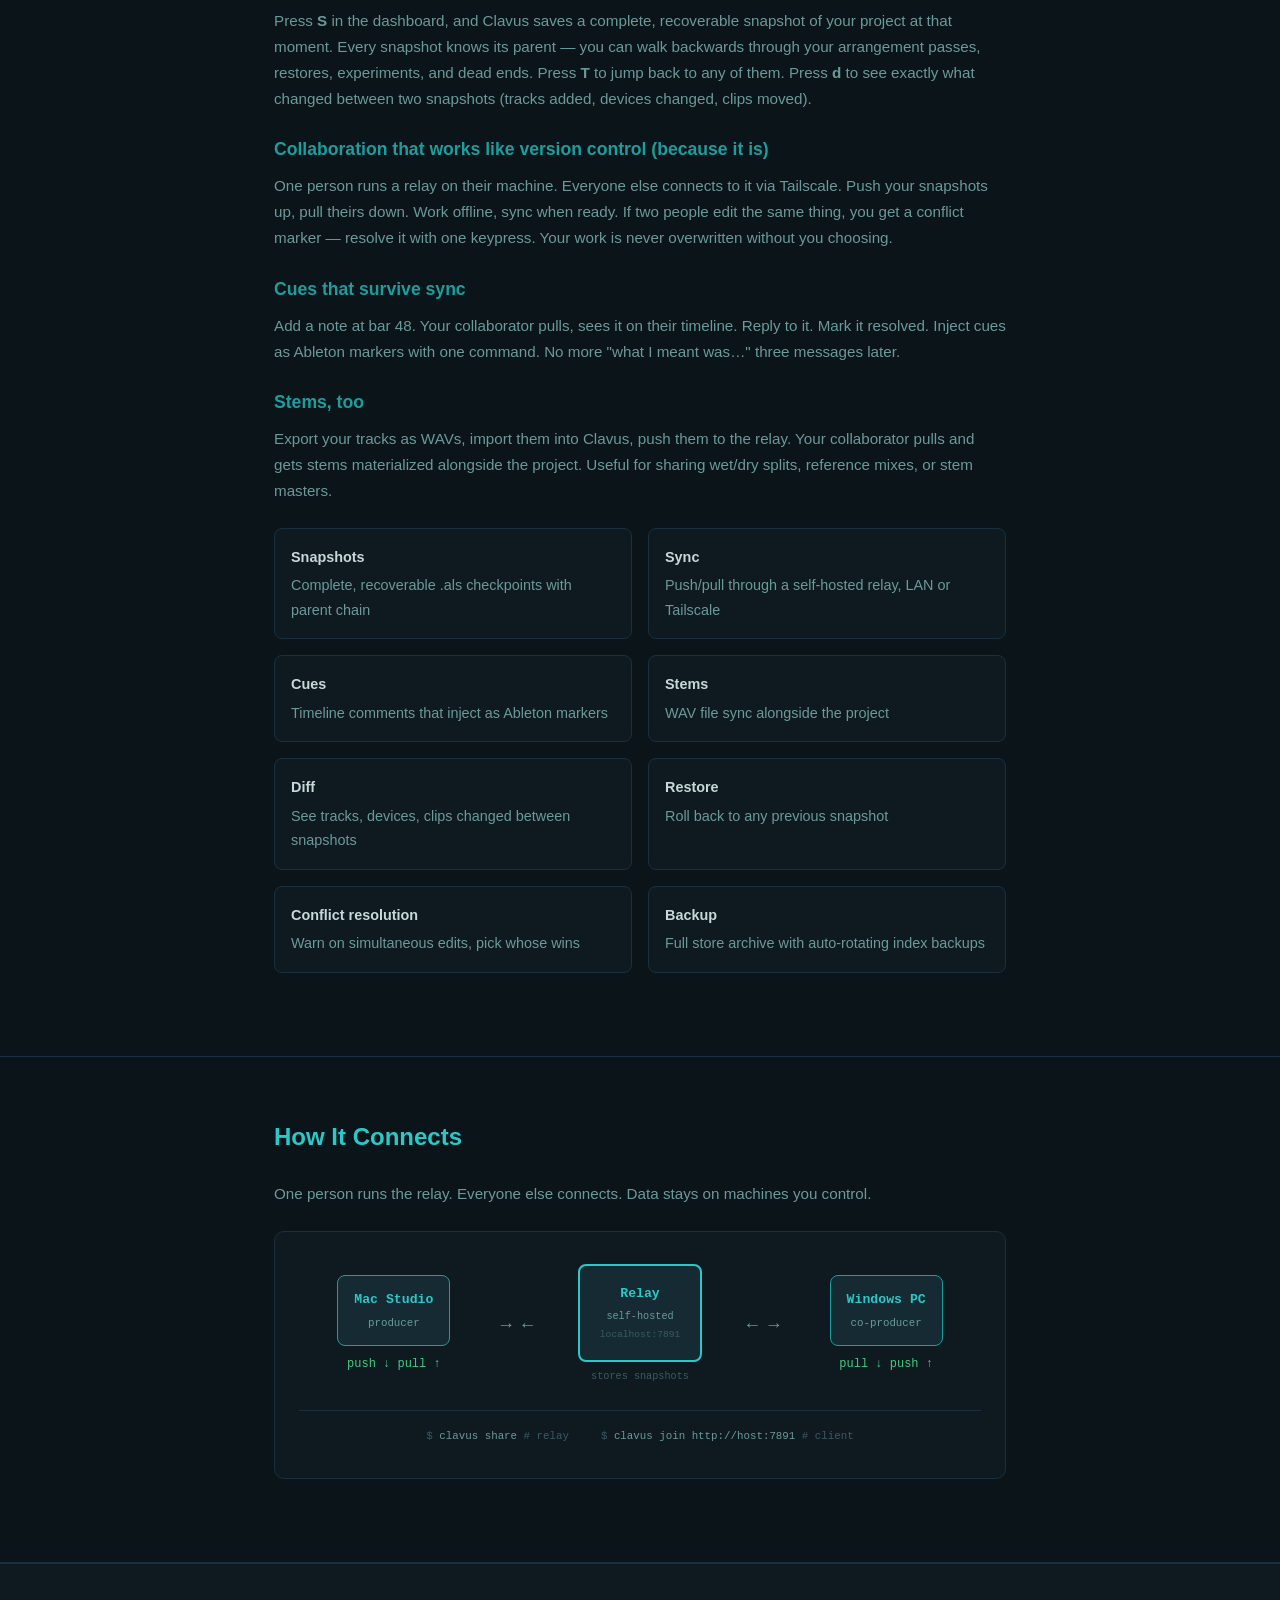
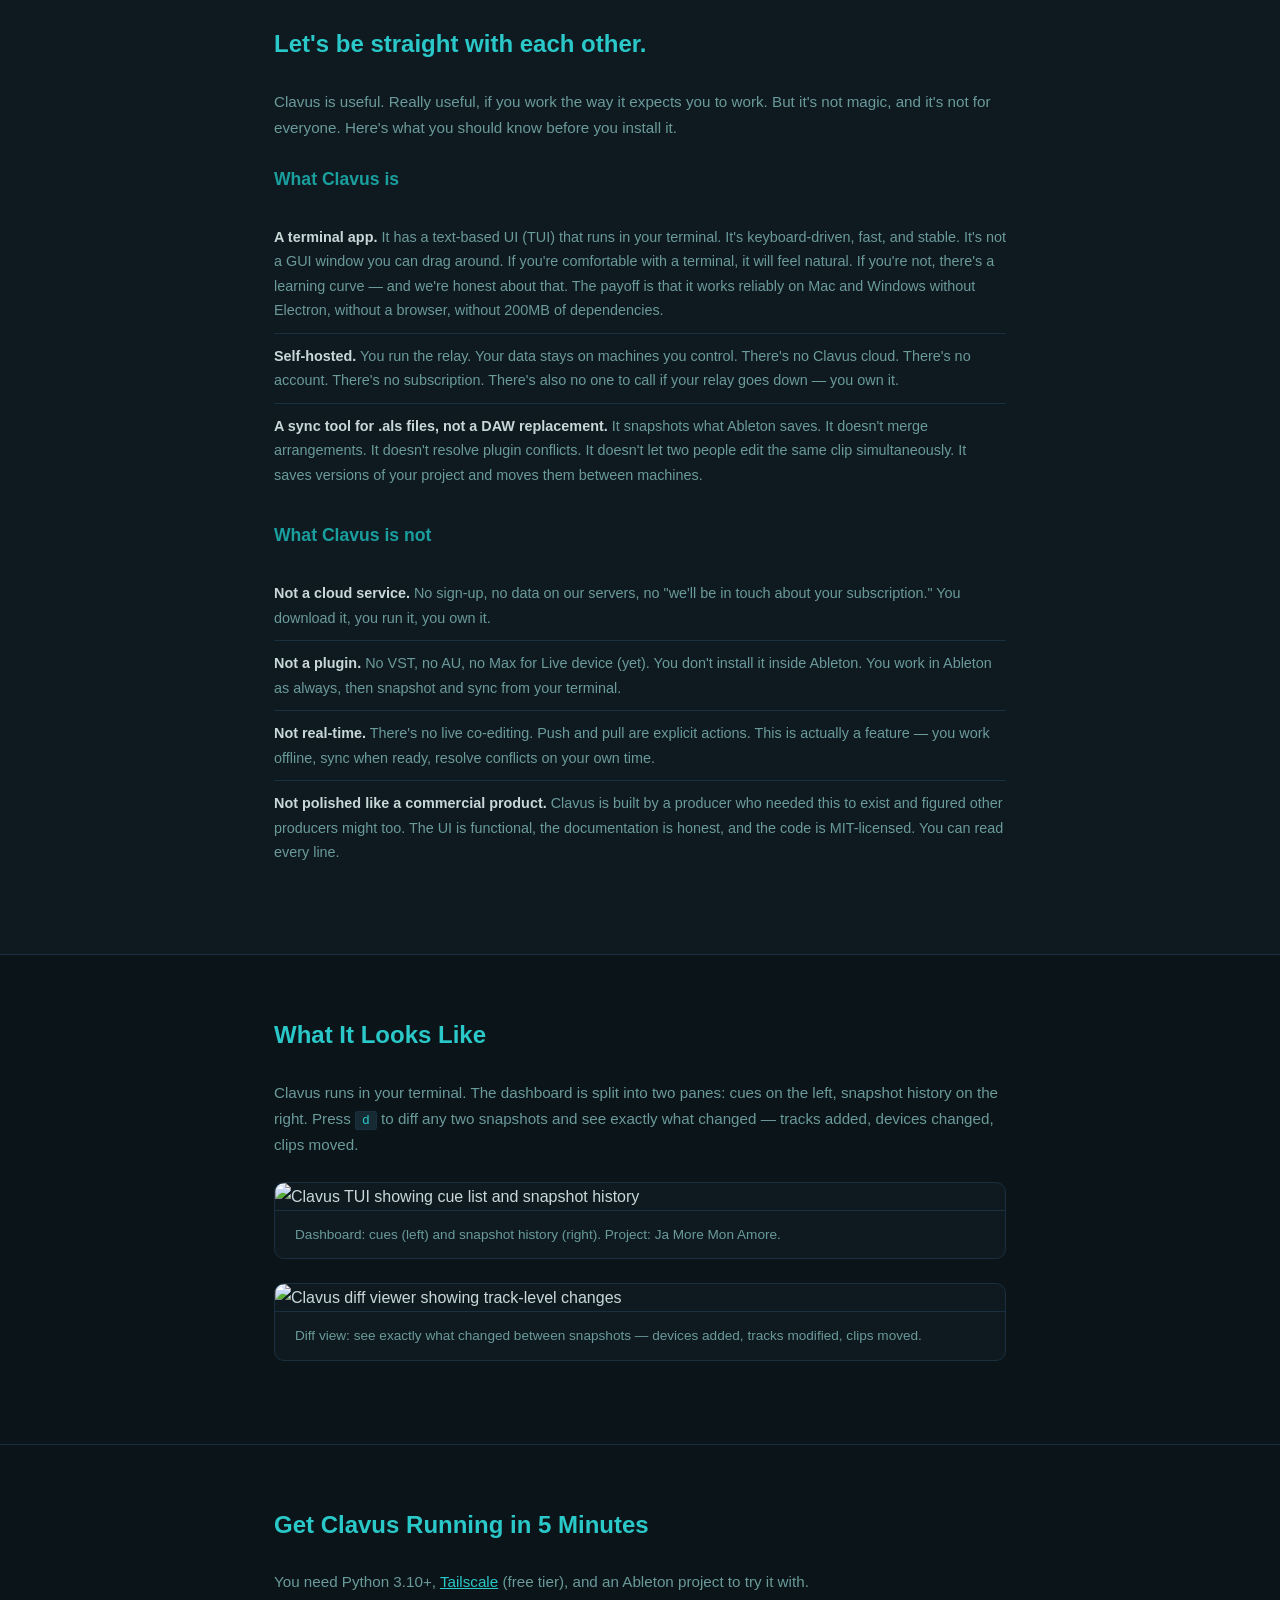
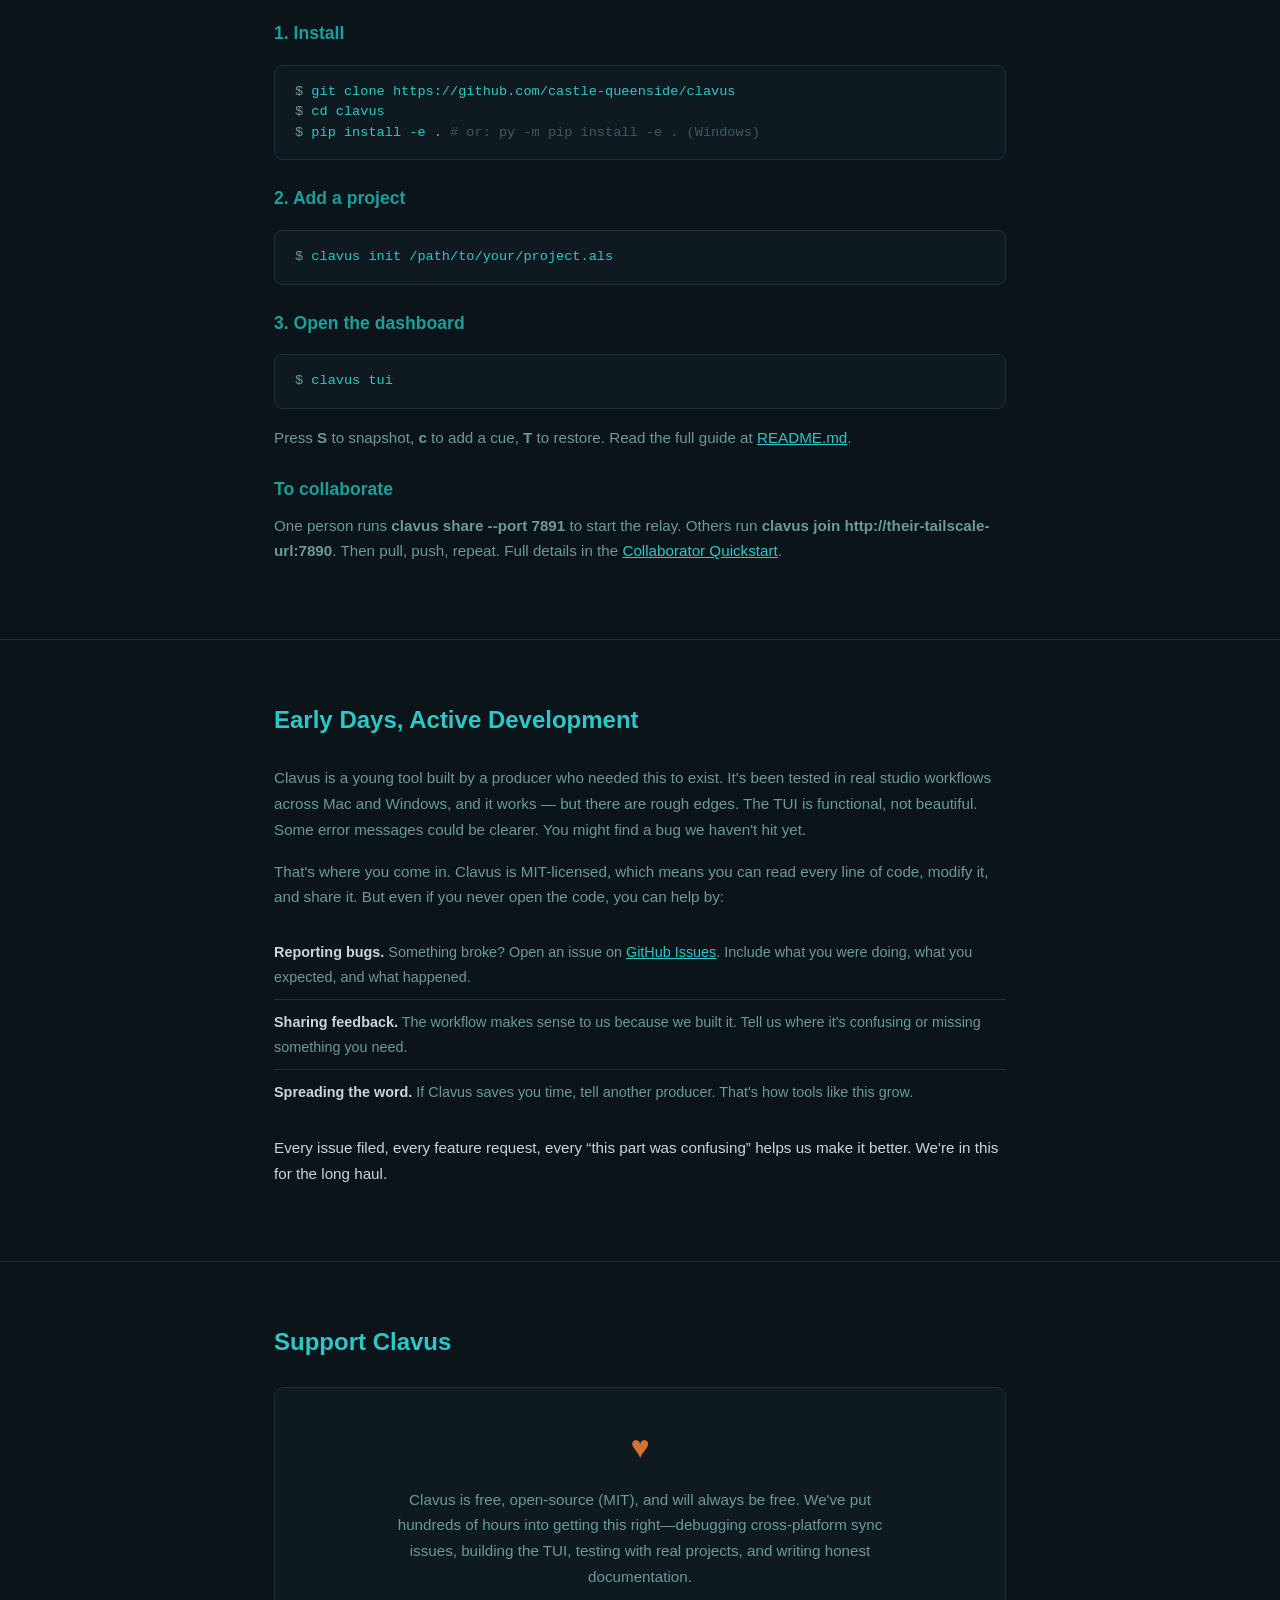
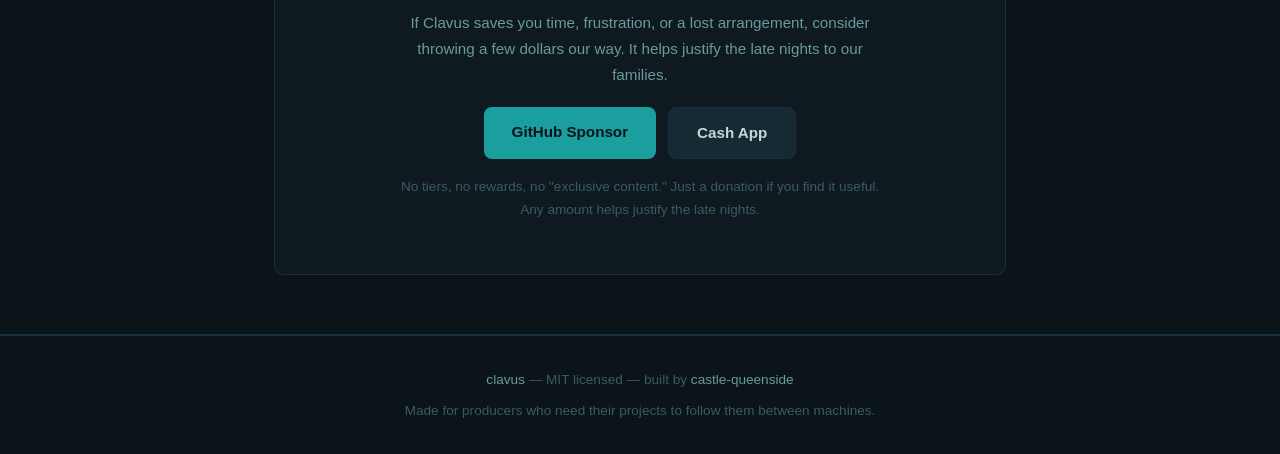
==== commit 1db616b0: "docs: add 'early days' messaging and contributing guide - Landing page and README: status callout (e" ====
--- a/index.html
+++ b/index.html
@@ -494,6 +494,27 @@
 
 <hr class="divider">
 
+<!-- Status -->
+<section id="status">
+  <div class="container">
+    <h3>Early Days, Active Development</h3>
+
+    <p>Clavus is a young tool built by a producer who needed this to exist. It's been tested in real studio workflows across Mac and Windows, and it works — but there are rough edges. The TUI is functional, not beautiful. Some error messages could be clearer. You might find a bug we haven't hit yet.</p>
+
+    <p>That's where you come in. Clavus is MIT-licensed, which means you can read every line of code, modify it, and share it. But even if you never open the code, you can help by:</p>
+
+    <ul class="honest-list">
+      <li><strong>Reporting bugs.</strong> Something broke? Open an issue on <a href="https://github.com/castle-queenside/clavus/issues">GitHub Issues</a>. Include what you were doing, what you expected, and what happened.</li>
+      <li><strong>Sharing feedback.</strong> The workflow makes sense to us because we built it. Tell us where it's confusing or missing something you need.</li>
+      <li><strong>Spreading the word.</strong> If Clavus saves you time, tell another producer. That's how tools like this grow.</li>
+    </ul>
+
+    <p style="margin-top: 20px; color: var(--fg);">Every issue filed, every feature request, every &ldquo;this part was confusing&rdquo; helps us make it better. We're in this for the long haul.</p>
+  </div>
+</section>
+
+<hr class="divider">
+
 <!-- Donate -->
 <section id="donate">
   <div class="container">
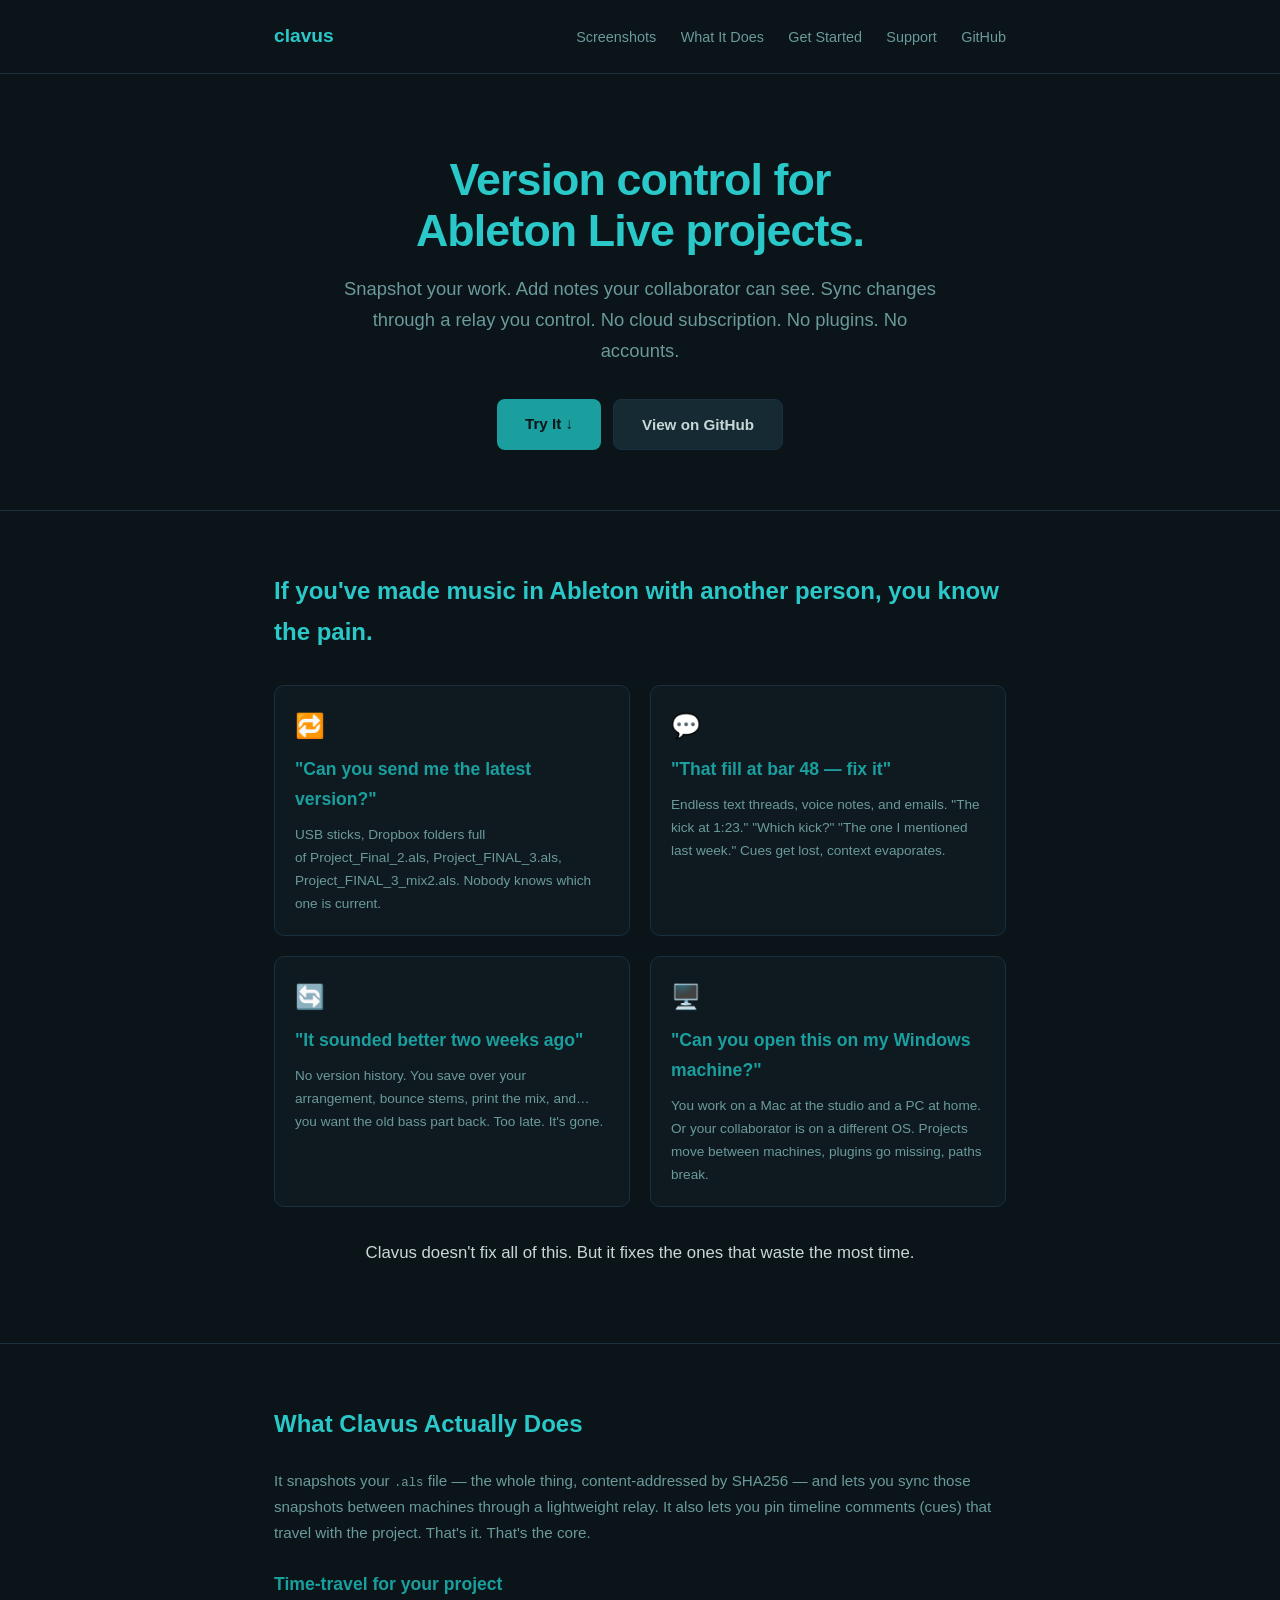
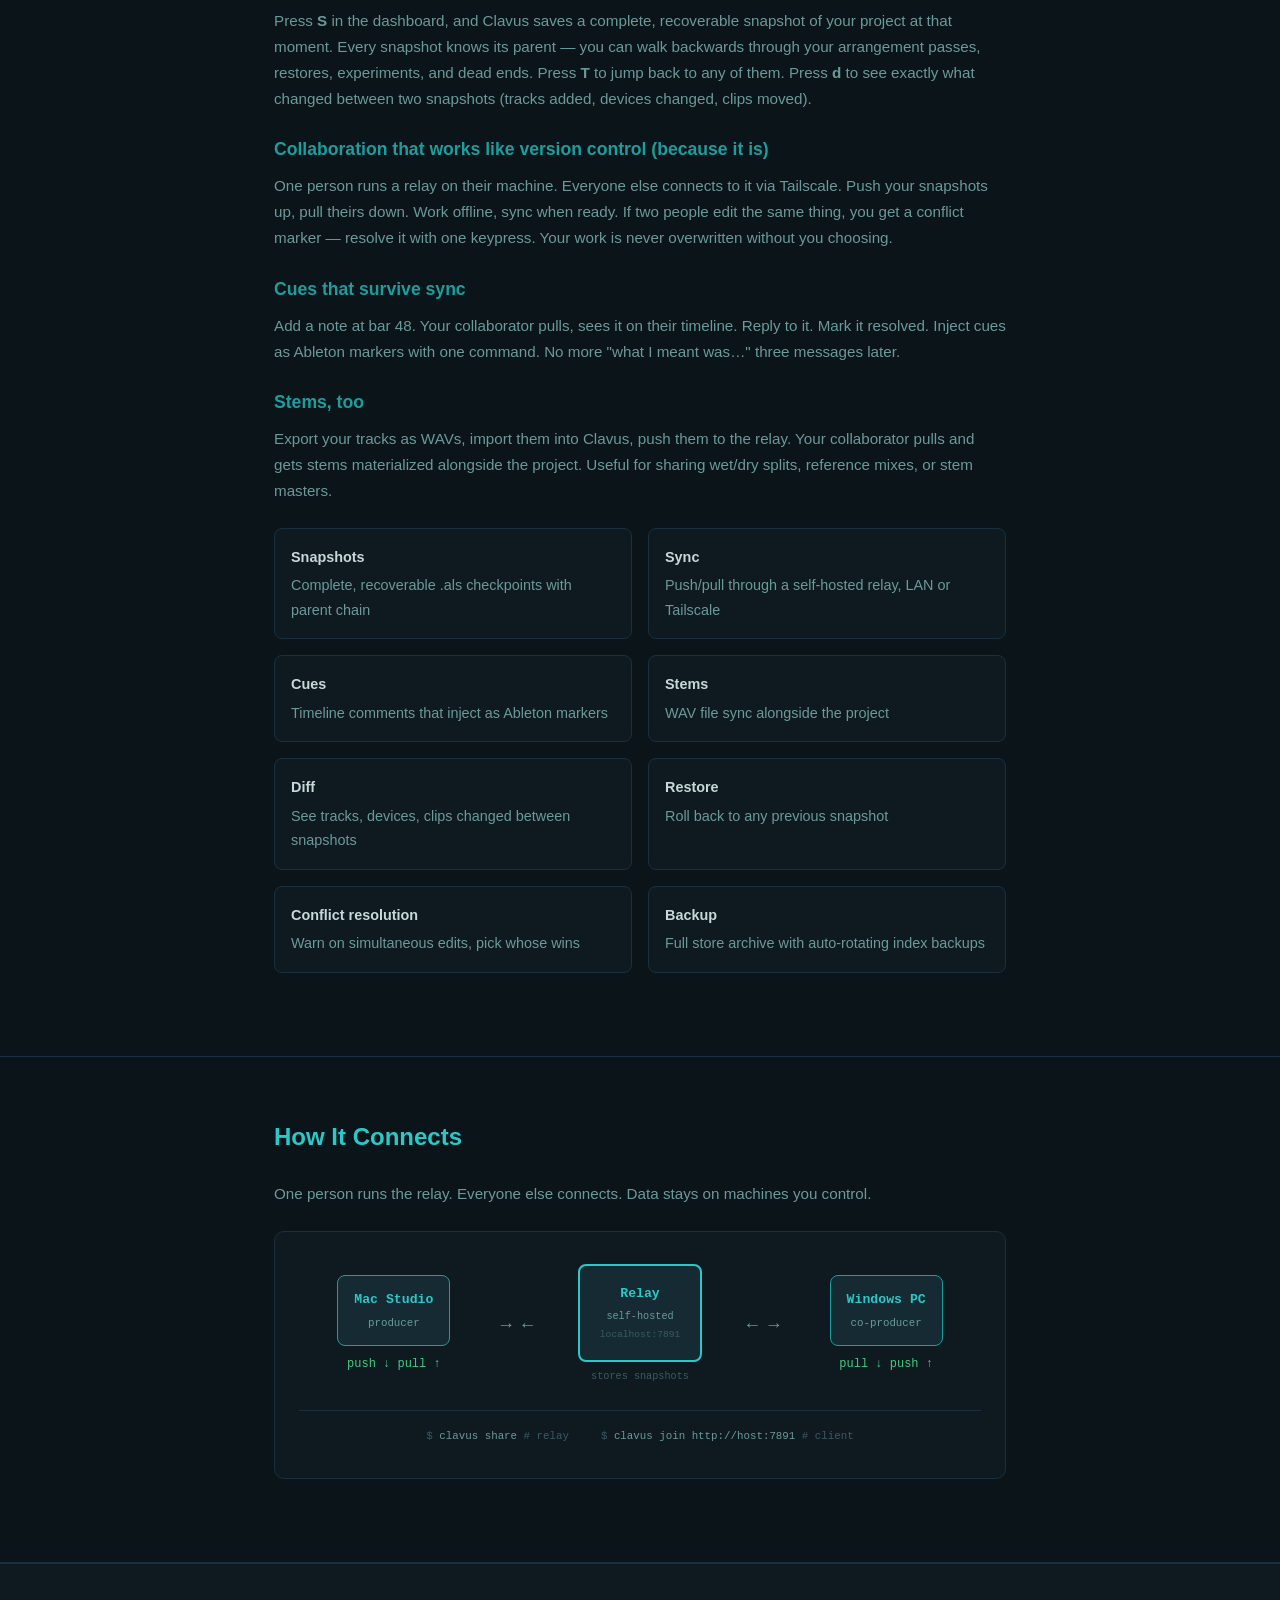
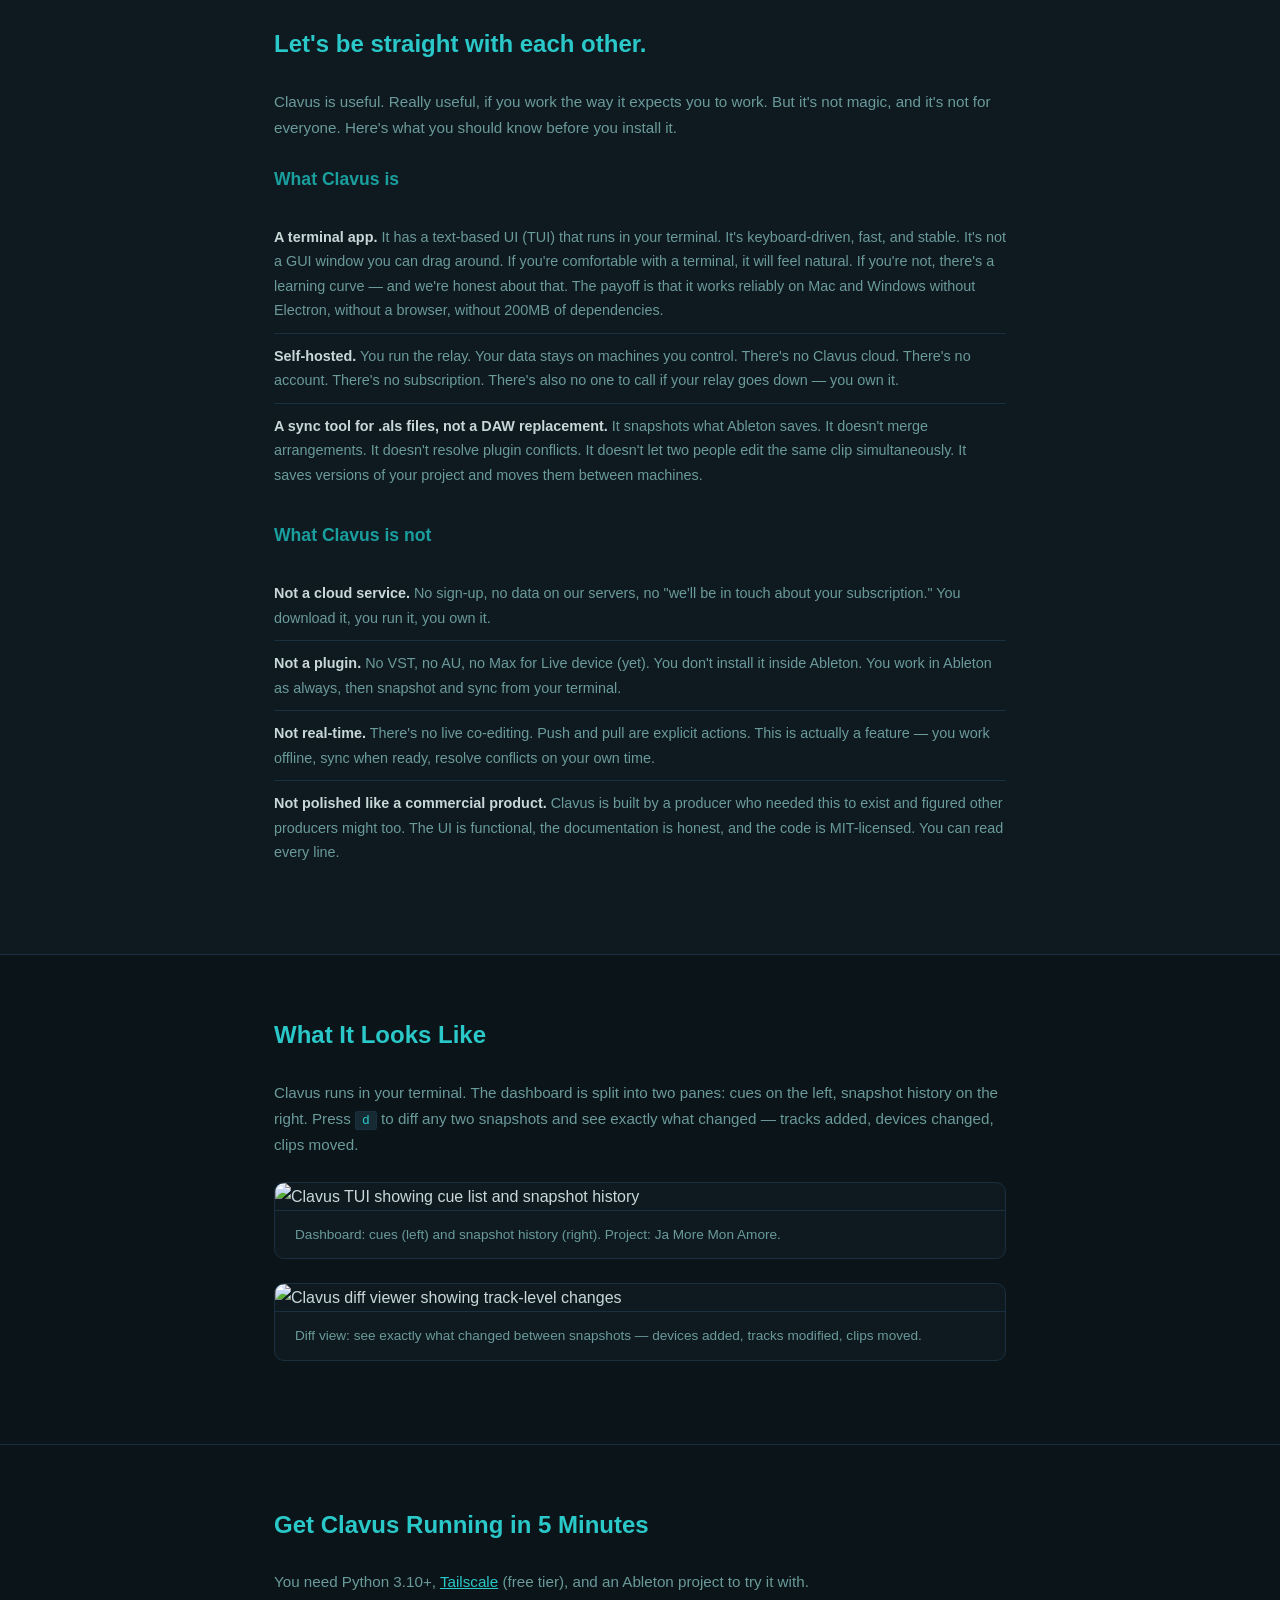
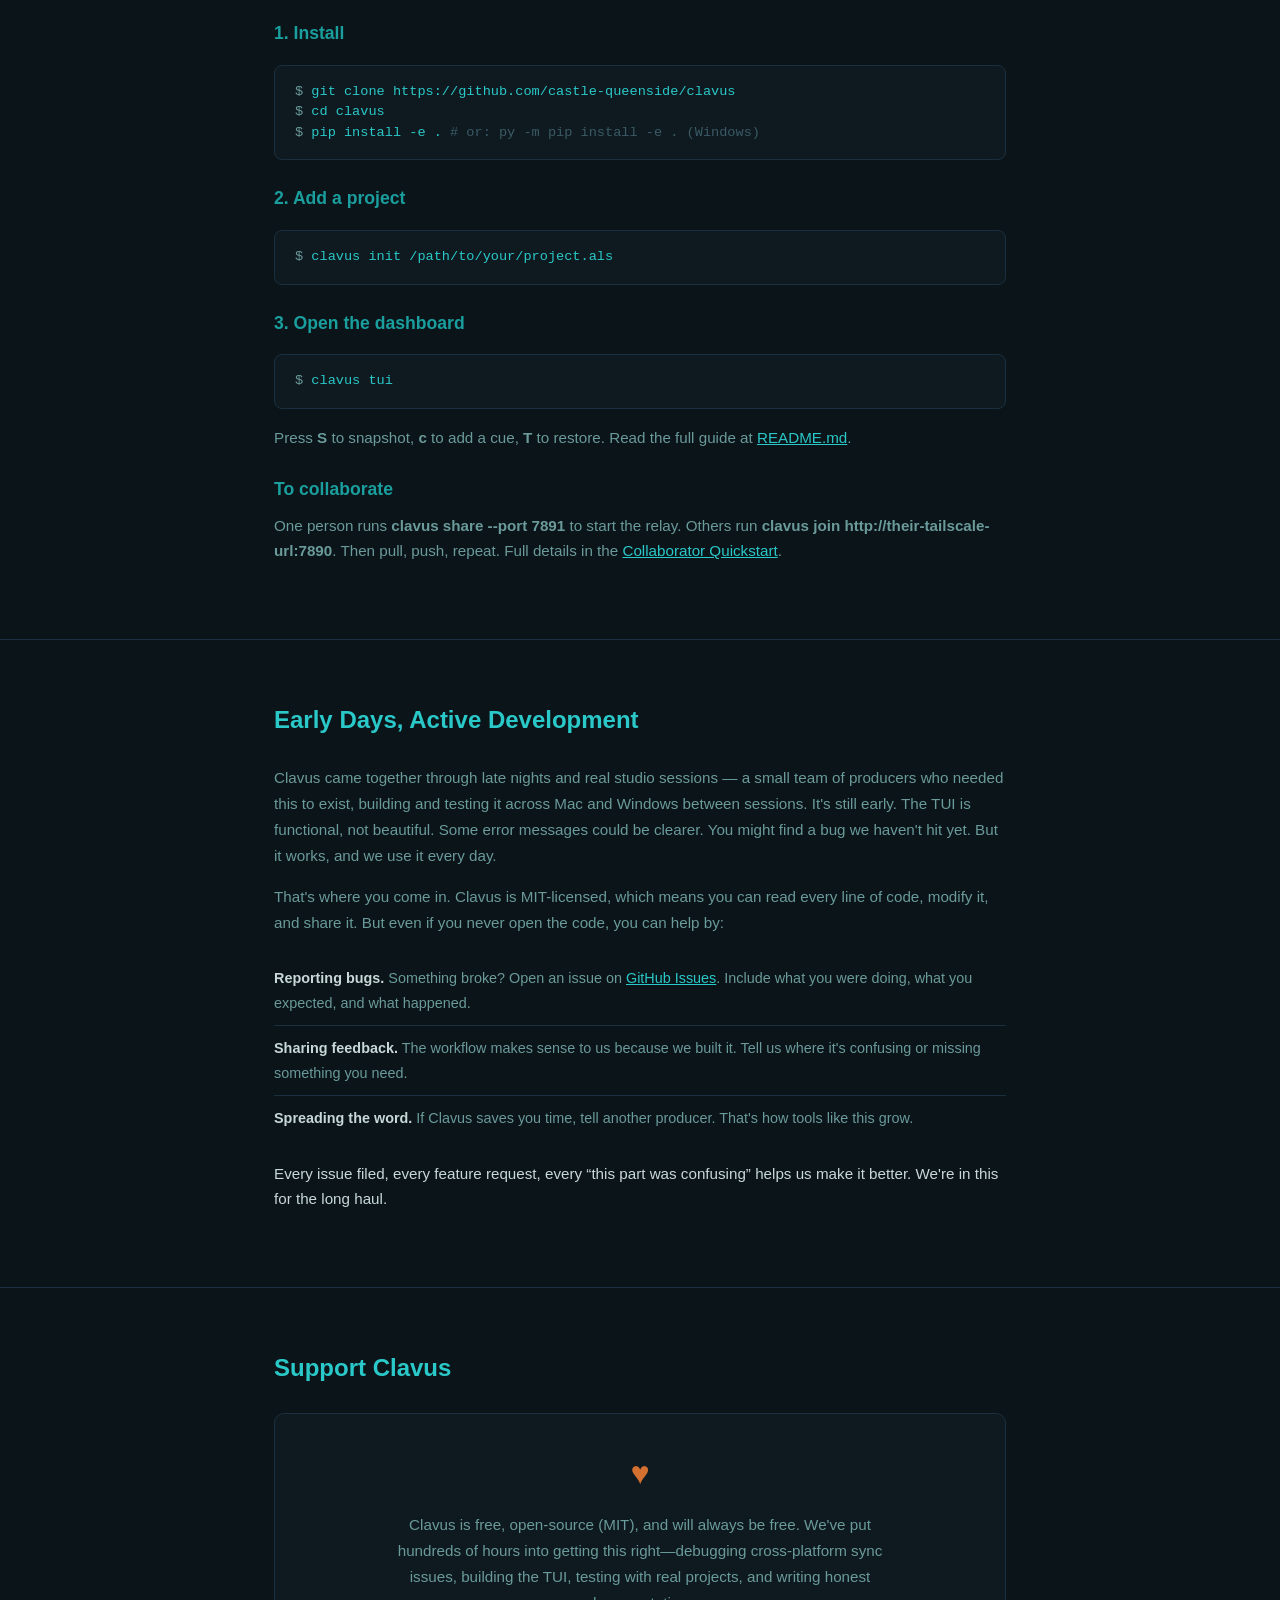
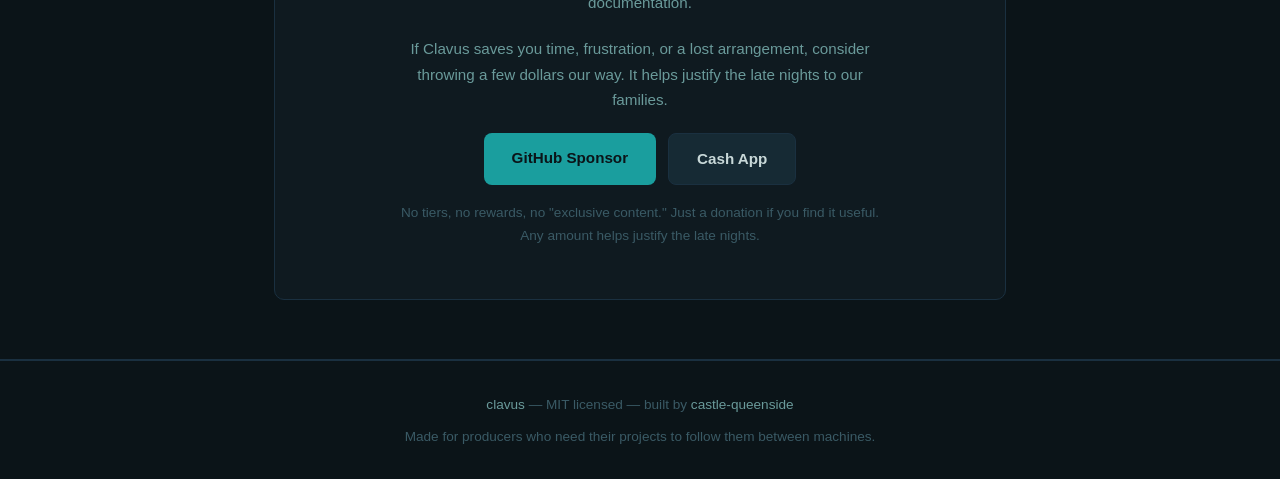
==== commit f61f71ca: "docs: credit the small team, not just one person" ====
--- a/index.html
+++ b/index.html
@@ -499,7 +499,7 @@
   <div class="container">
     <h3>Early Days, Active Development</h3>
 
-    <p>Clavus is a young tool built by a producer who needed this to exist. It's been tested in real studio workflows across Mac and Windows, and it works — but there are rough edges. The TUI is functional, not beautiful. Some error messages could be clearer. You might find a bug we haven't hit yet.</p>
+    <p>Clavus came together through late nights and real studio sessions — a small team of producers who needed this to exist, building and testing it across Mac and Windows between sessions. It's still early. The TUI is functional, not beautiful. Some error messages could be clearer. You might find a bug we haven't hit yet. But it works, and we use it every day.</p>
 
     <p>That's where you come in. Clavus is MIT-licensed, which means you can read every line of code, modify it, and share it. But even if you never open the code, you can help by:</p>
 
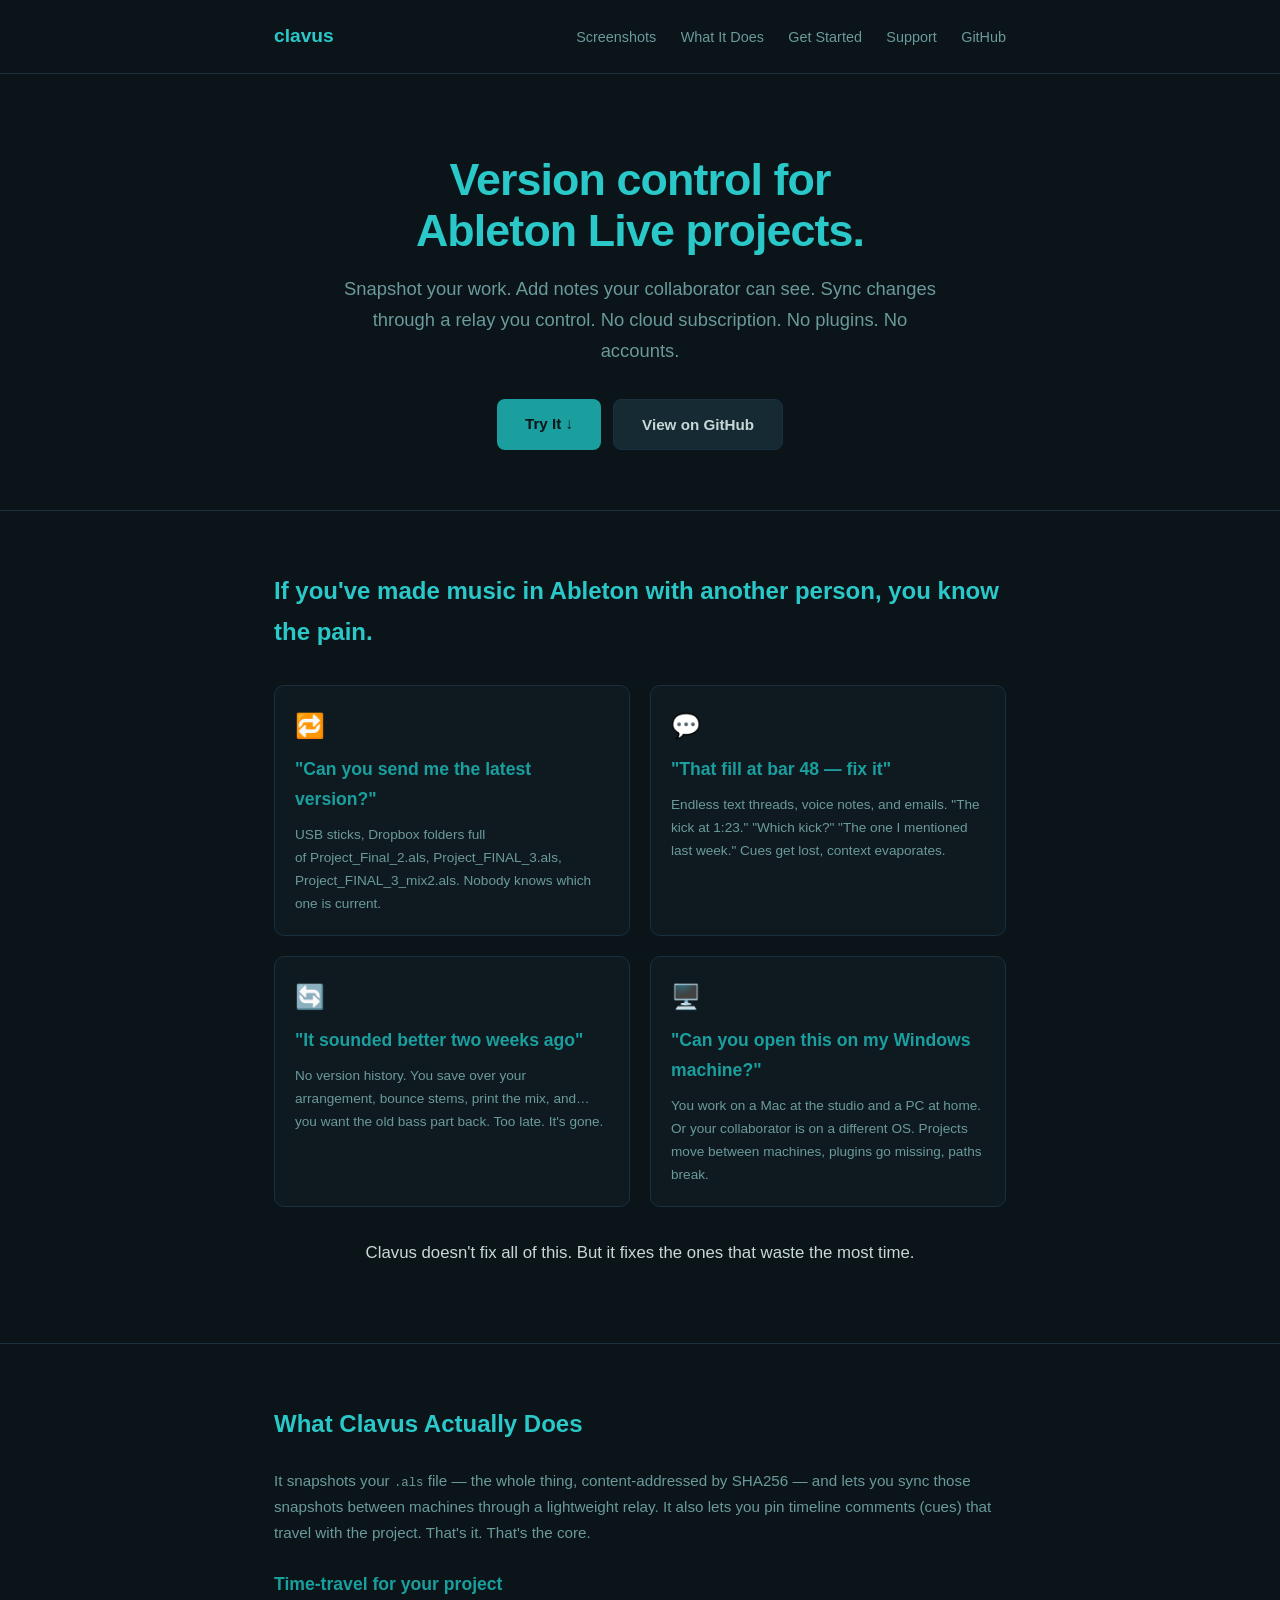
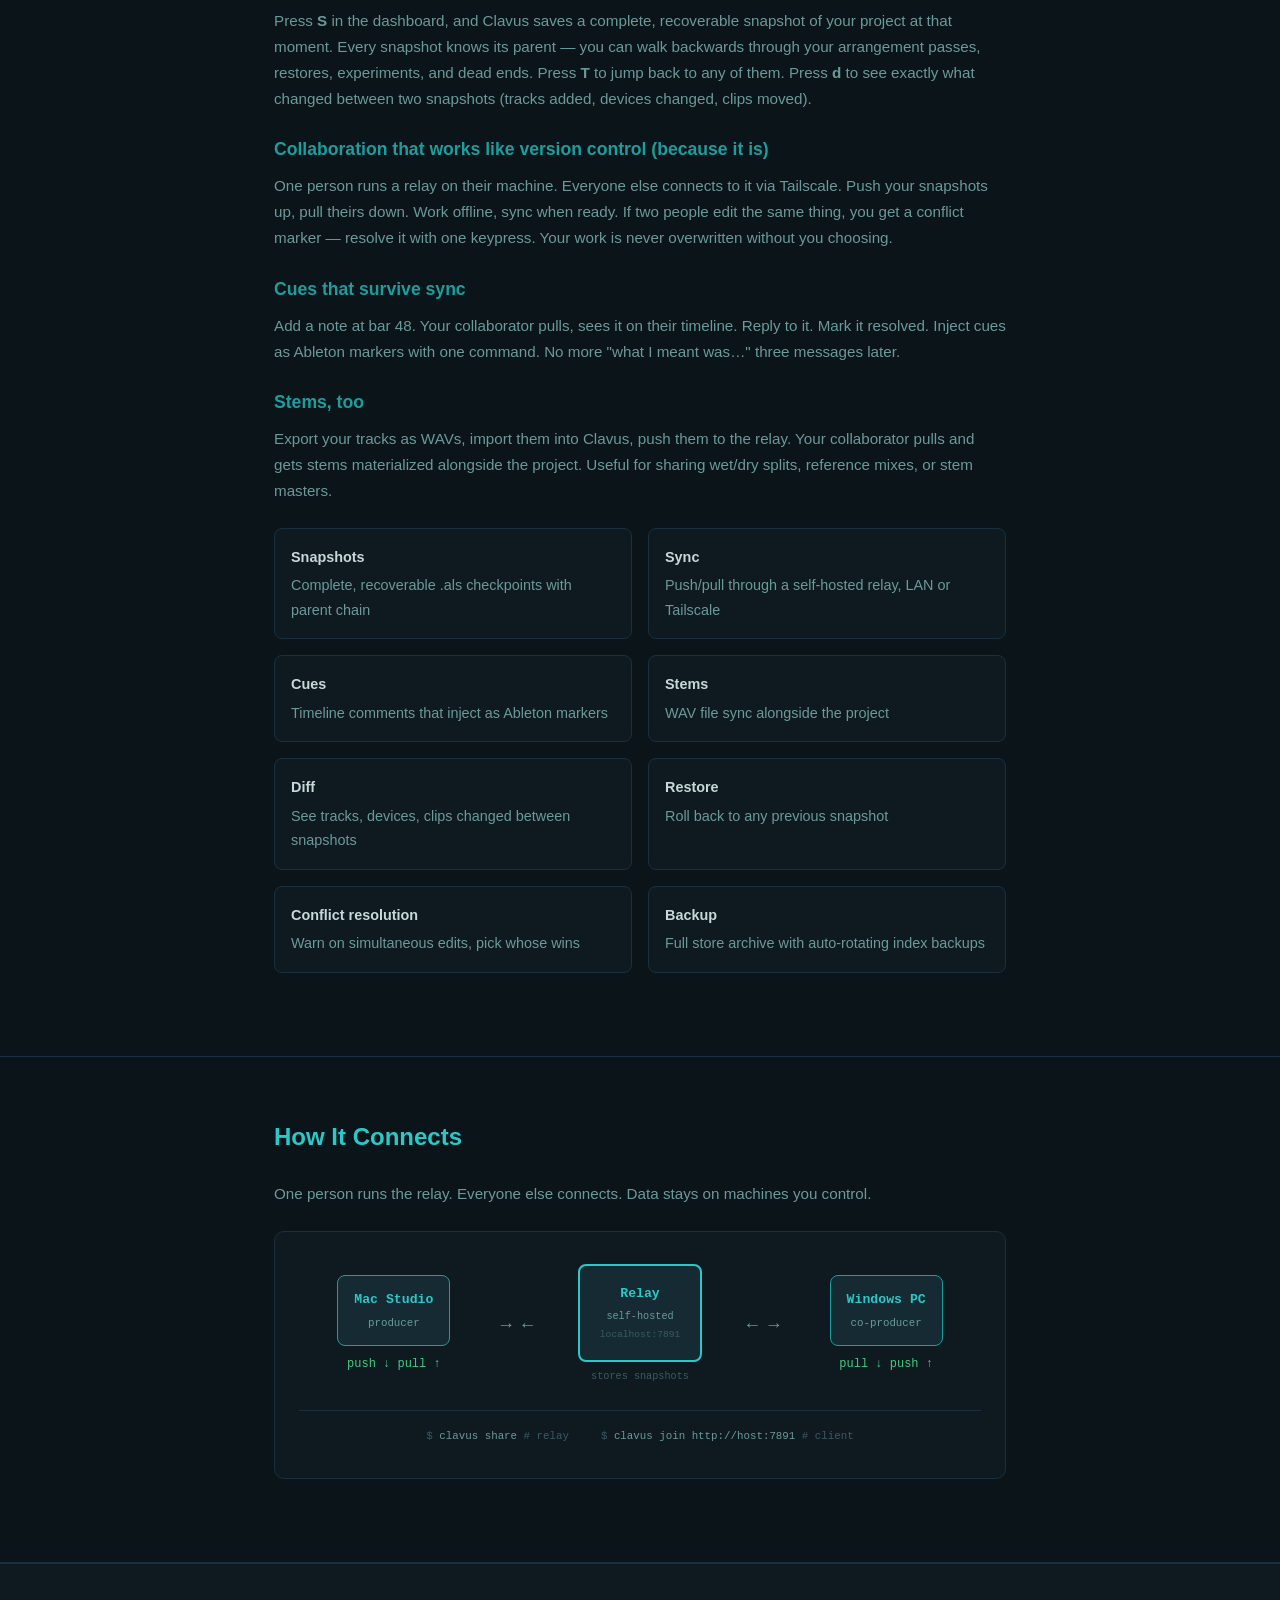
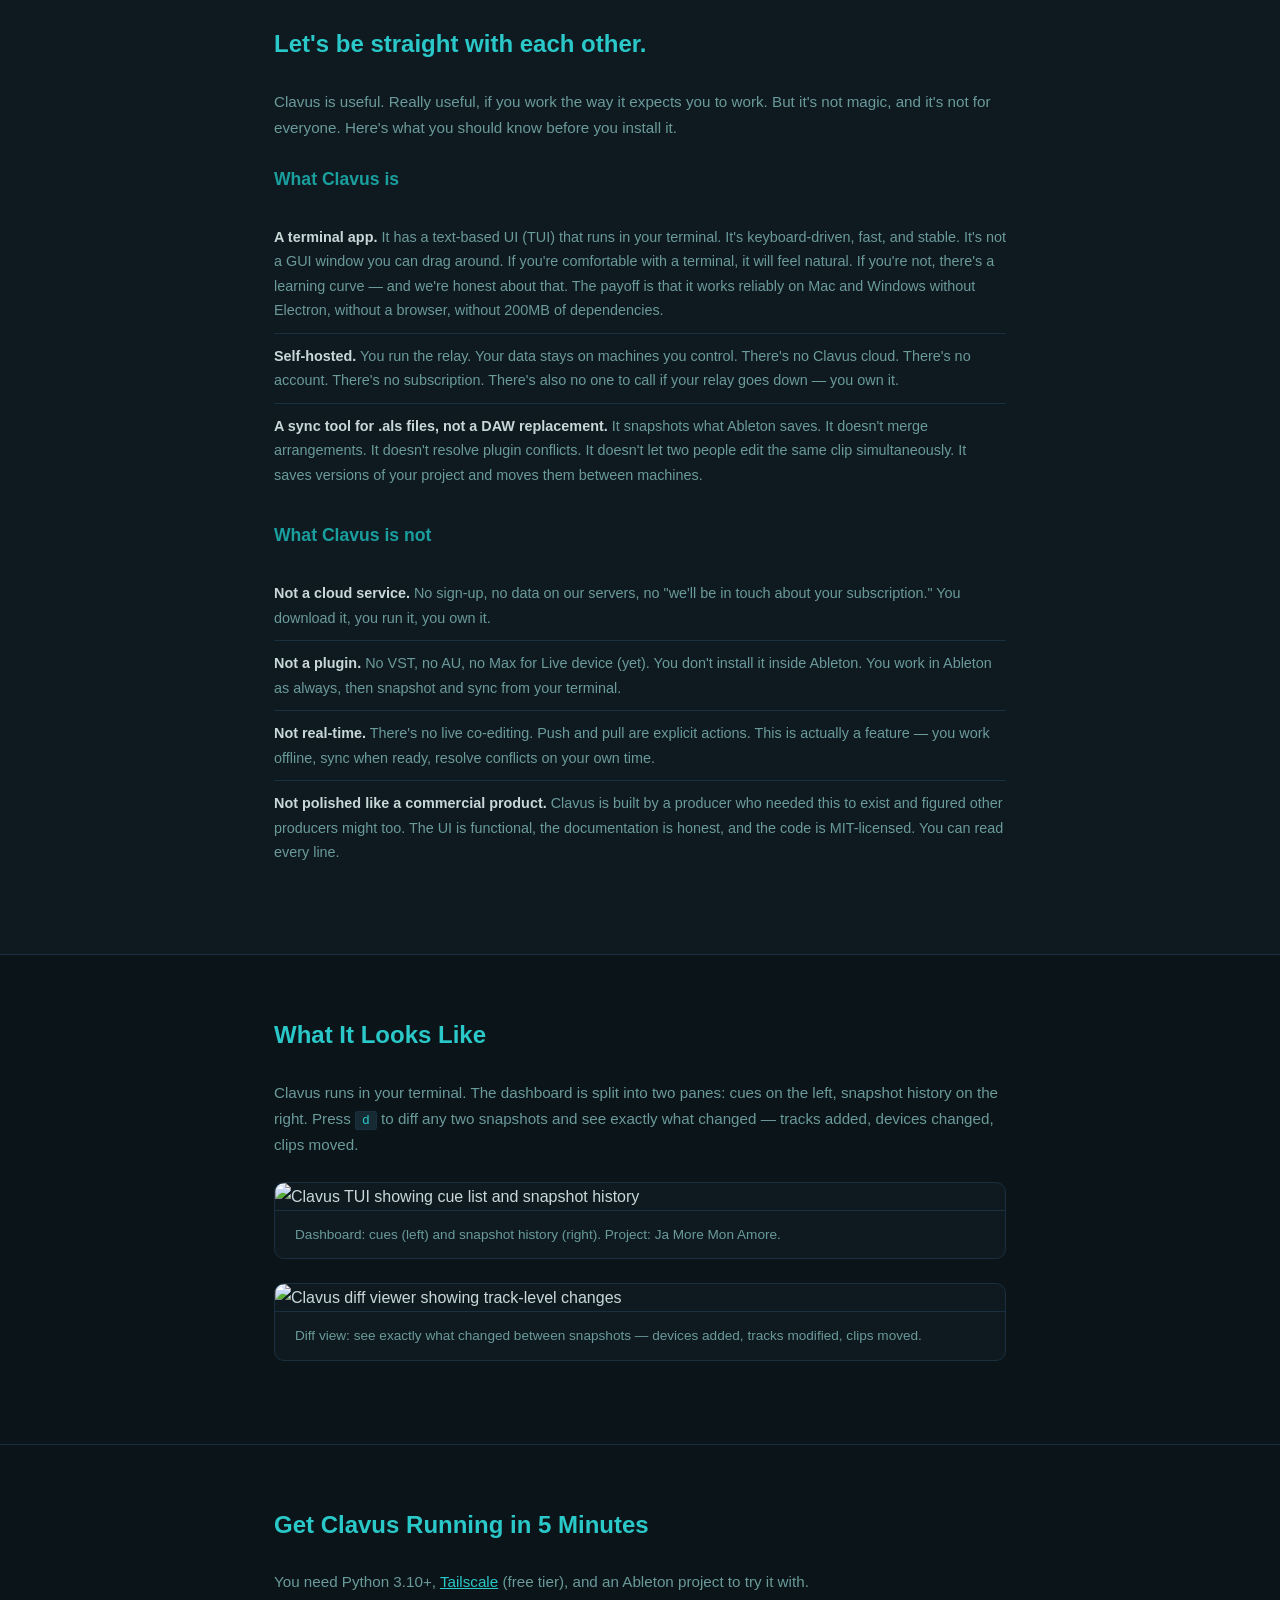
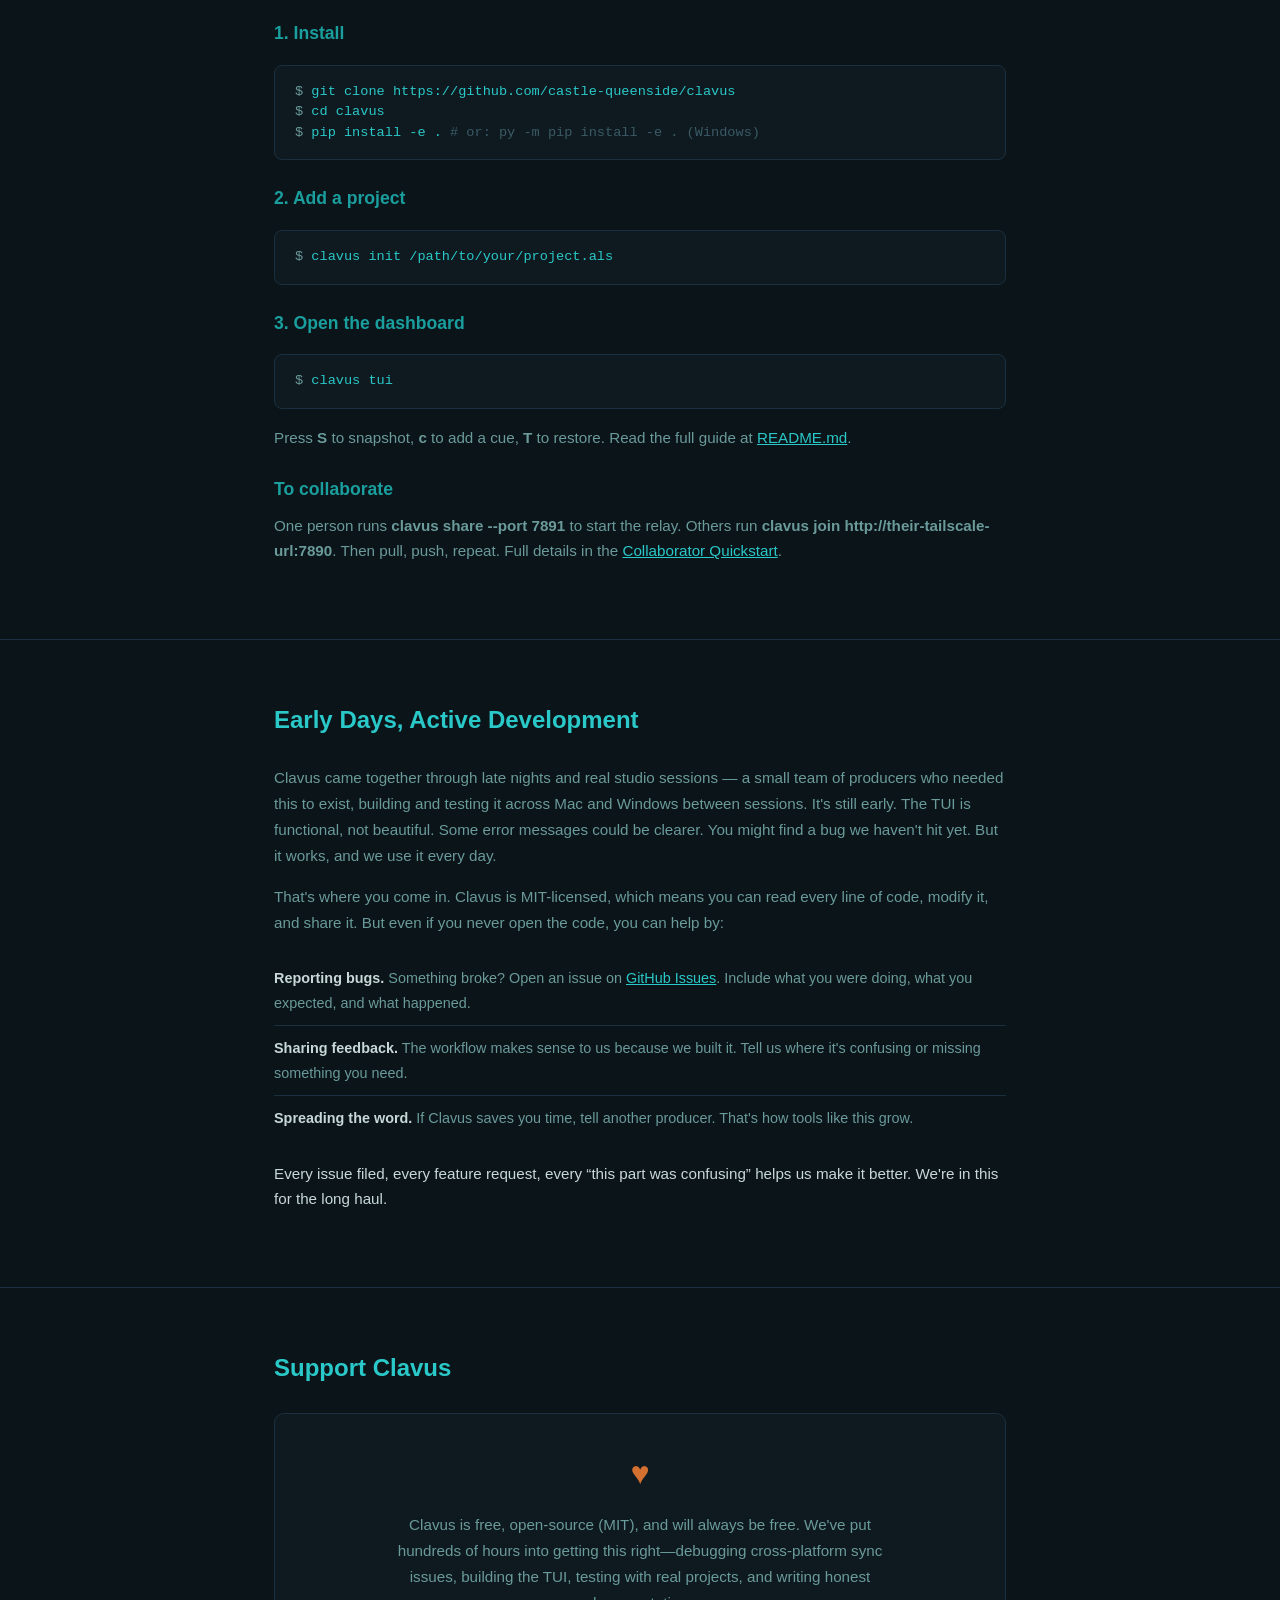
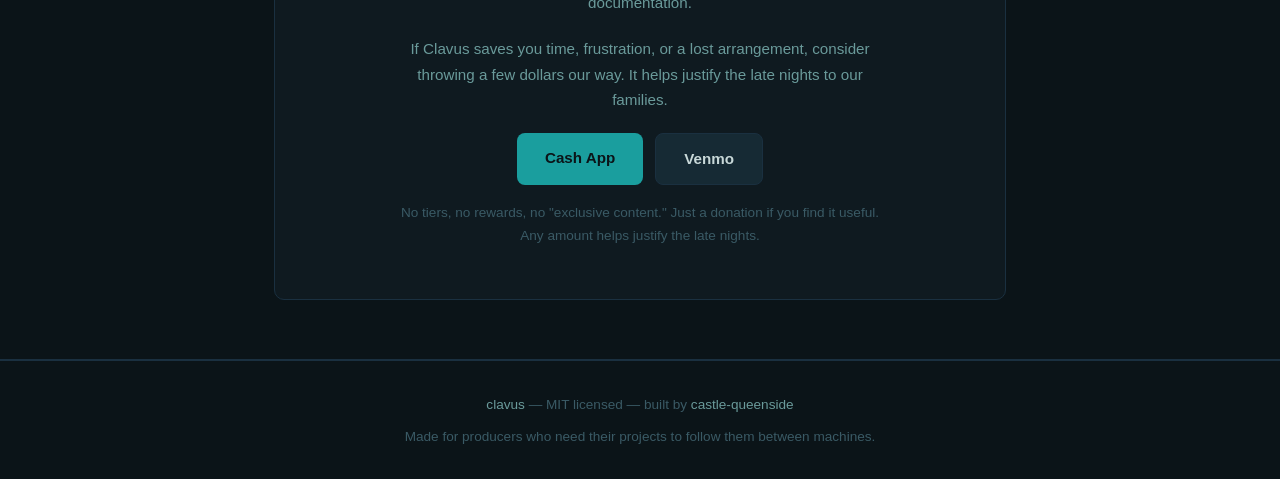
==== commit 70a4ff54: "docs: swap GitHub Sponsor for Venmo in donations" ====
--- a/index.html
+++ b/index.html
@@ -525,8 +525,8 @@
       <p>Clavus is free, open-source (MIT), and will always be free. We've put hundreds of hours into getting this right—debugging cross-platform sync issues, building the TUI, testing with real projects, and writing honest documentation.</p>
       <p>If Clavus saves you time, frustration, or a lost arrangement, consider throwing a few dollars our way. It helps justify the late nights to our families.</p>
       <div class="hero-buttons" style="margin-top: 20px;">
-        <a class="btn btn-primary" href="https://github.com/sponsors/castle-queenside" target="_blank">GitHub Sponsor</a>
-        <a class="btn btn-secondary" href="https://cash.app/$slowhandschris" target="_blank">Cash App</a>
+        <a class="btn btn-primary" href="https://cash.app/$slowhandschris" target="_blank">Cash App</a>
+        <a class="btn btn-secondary" href="https://venmo.com/chrisandcarr" target="_blank">Venmo</a>
       </div>
       <p style="margin-top: 16px; font-size: 0.85em; color: var(--muted);">No tiers, no rewards, no "exclusive content." Just a donation if you find it useful. Any amount helps justify the late nights.</p>
     </div>
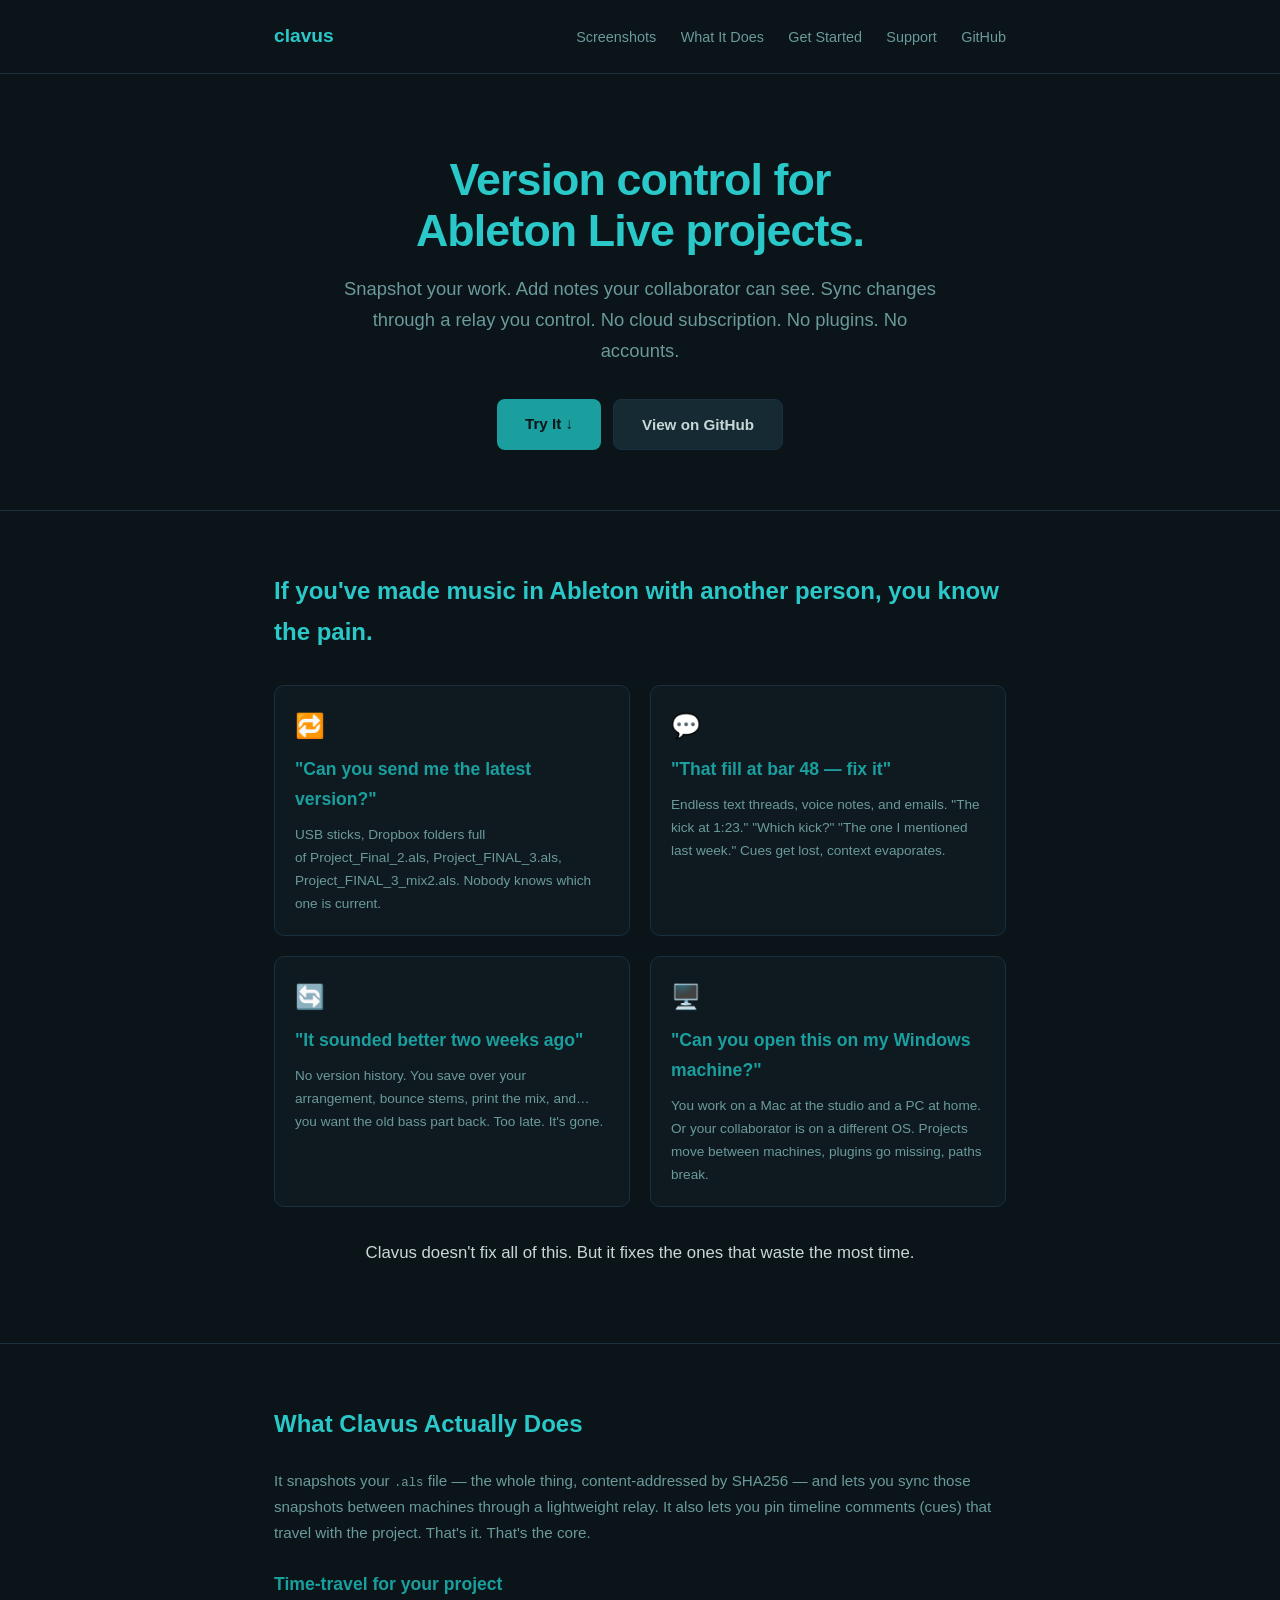
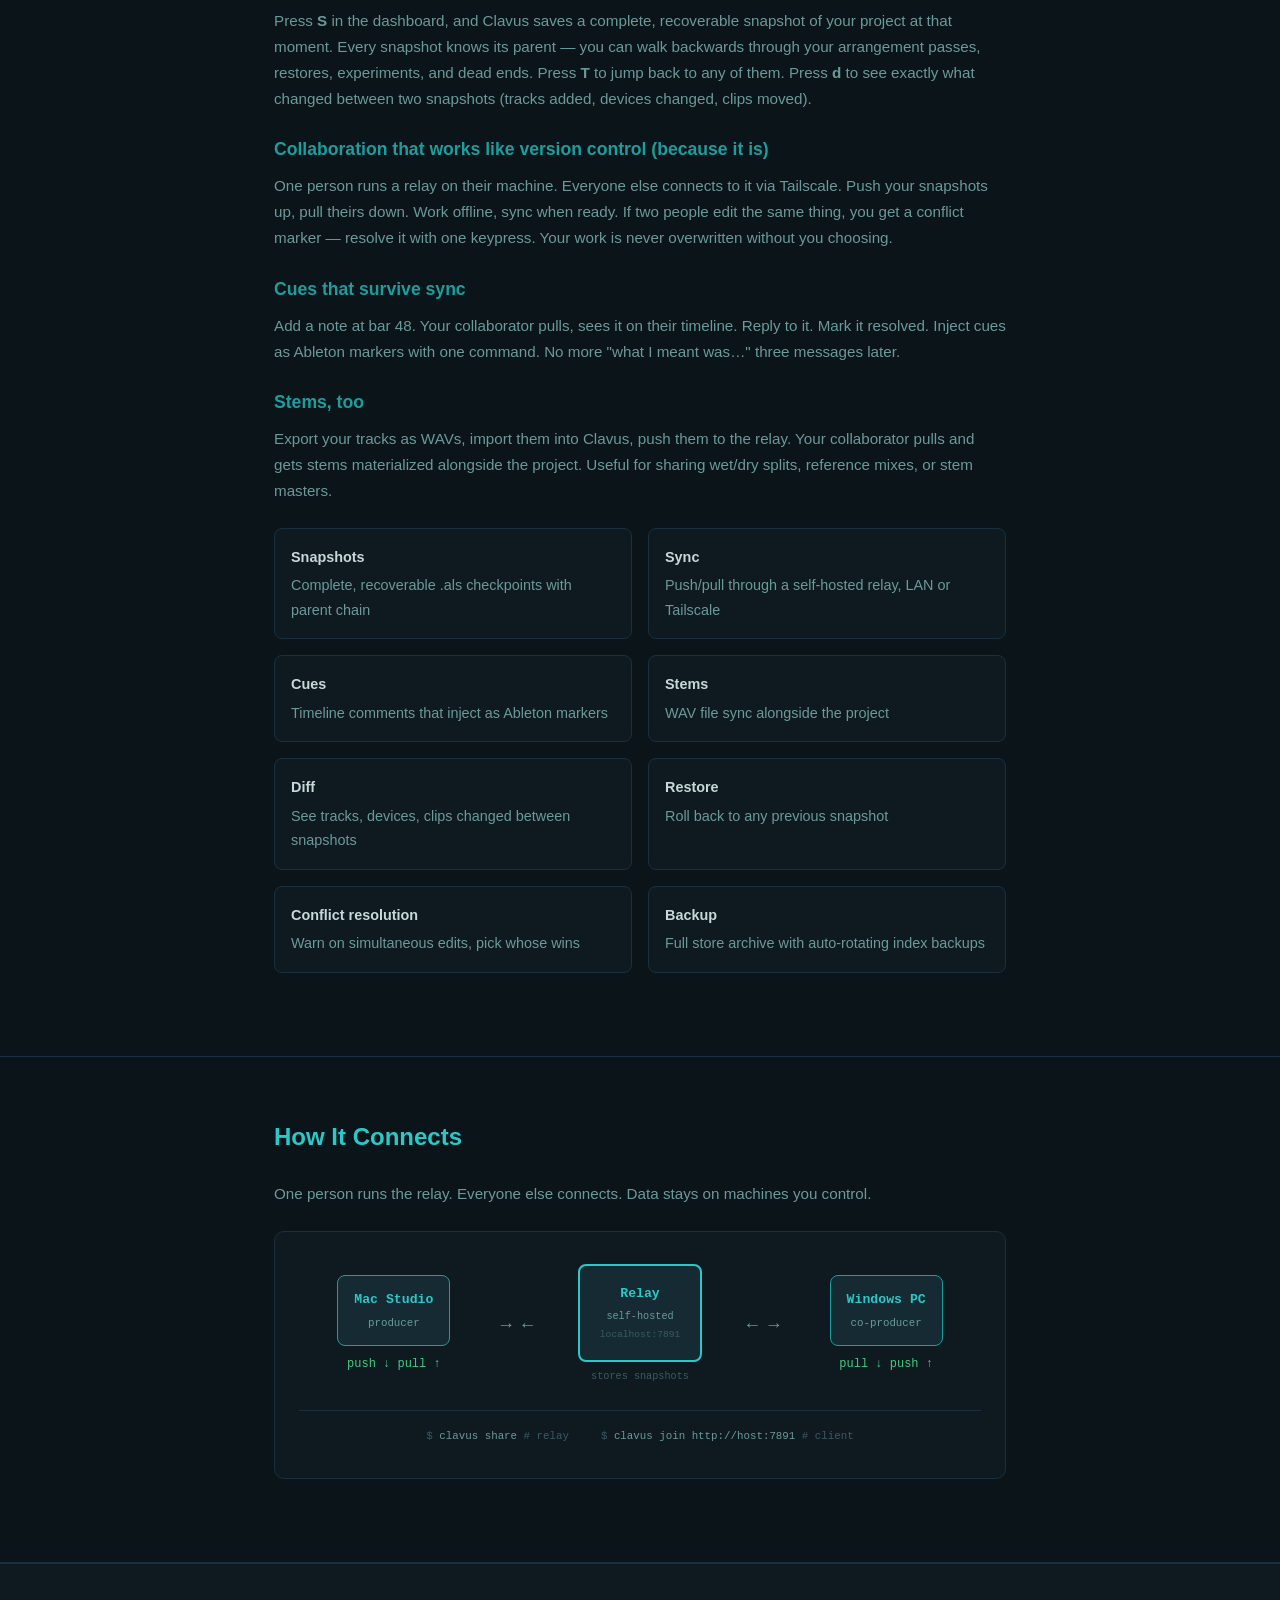
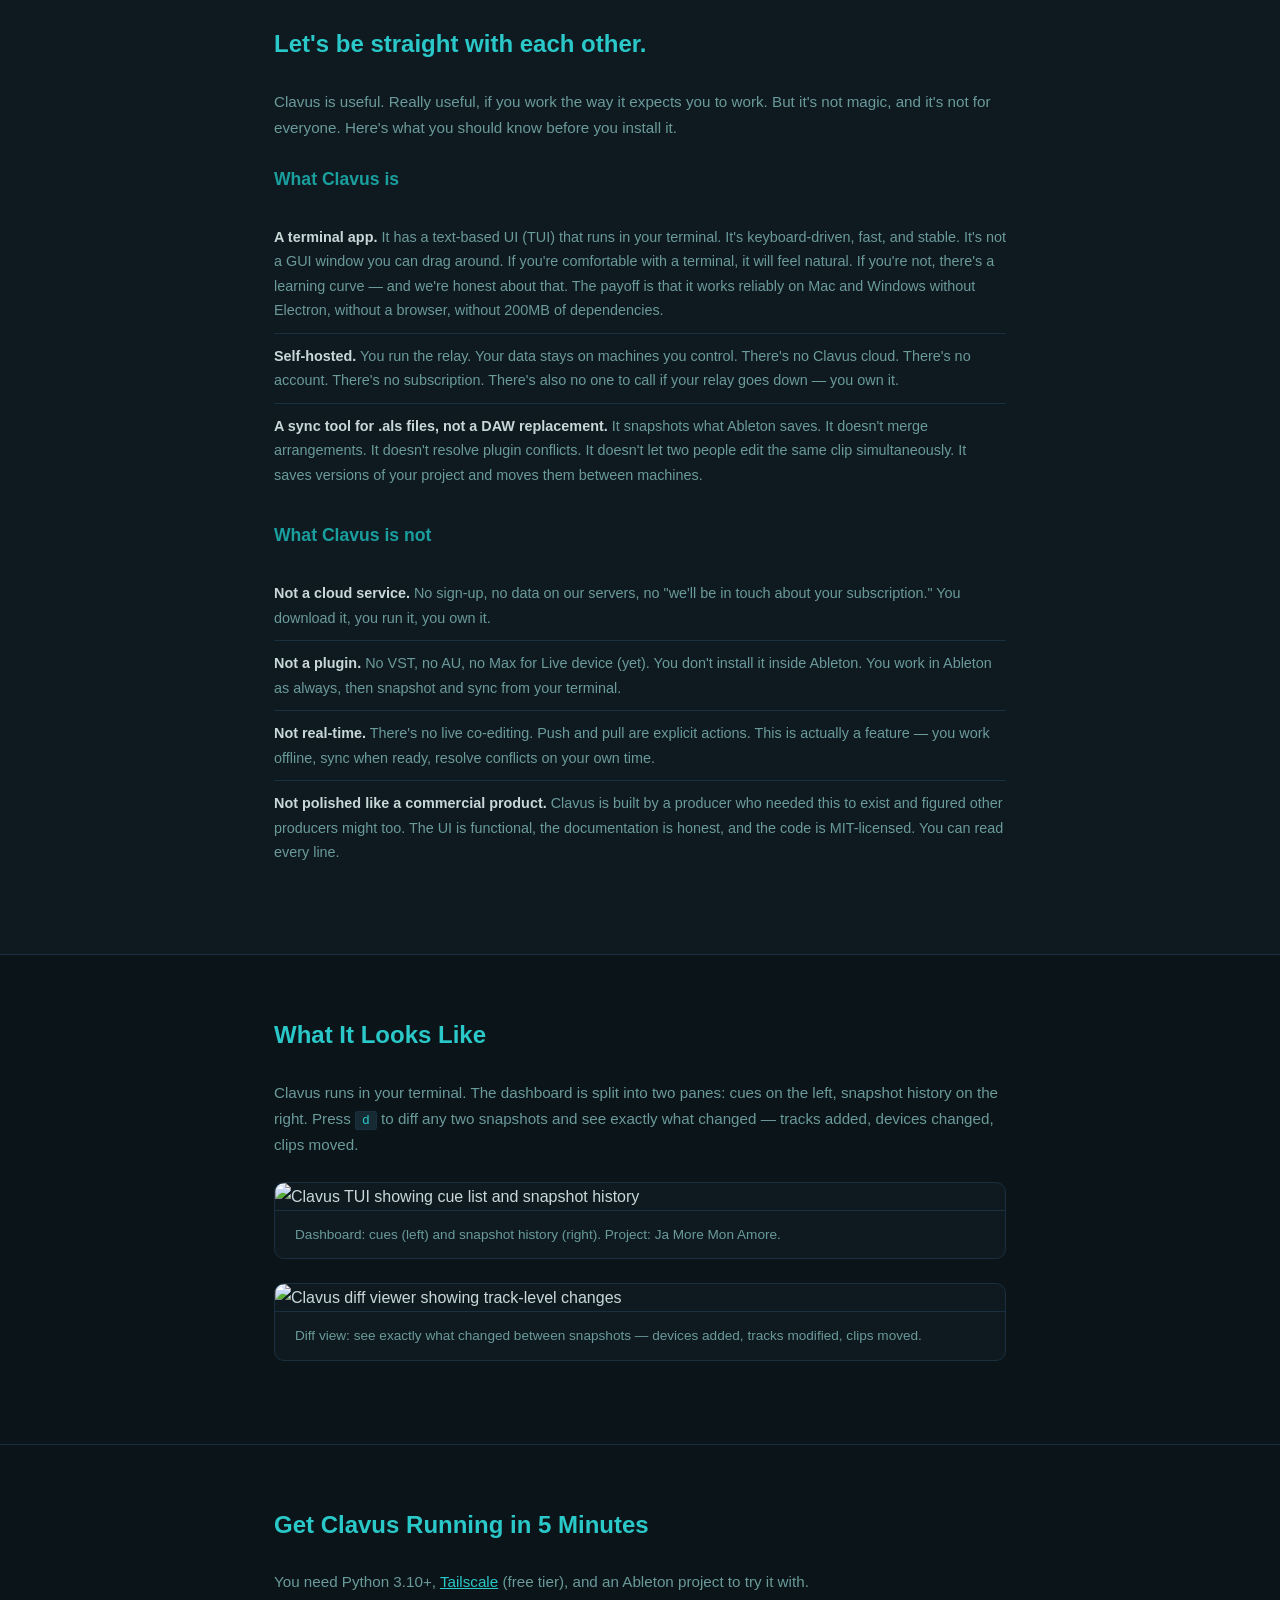
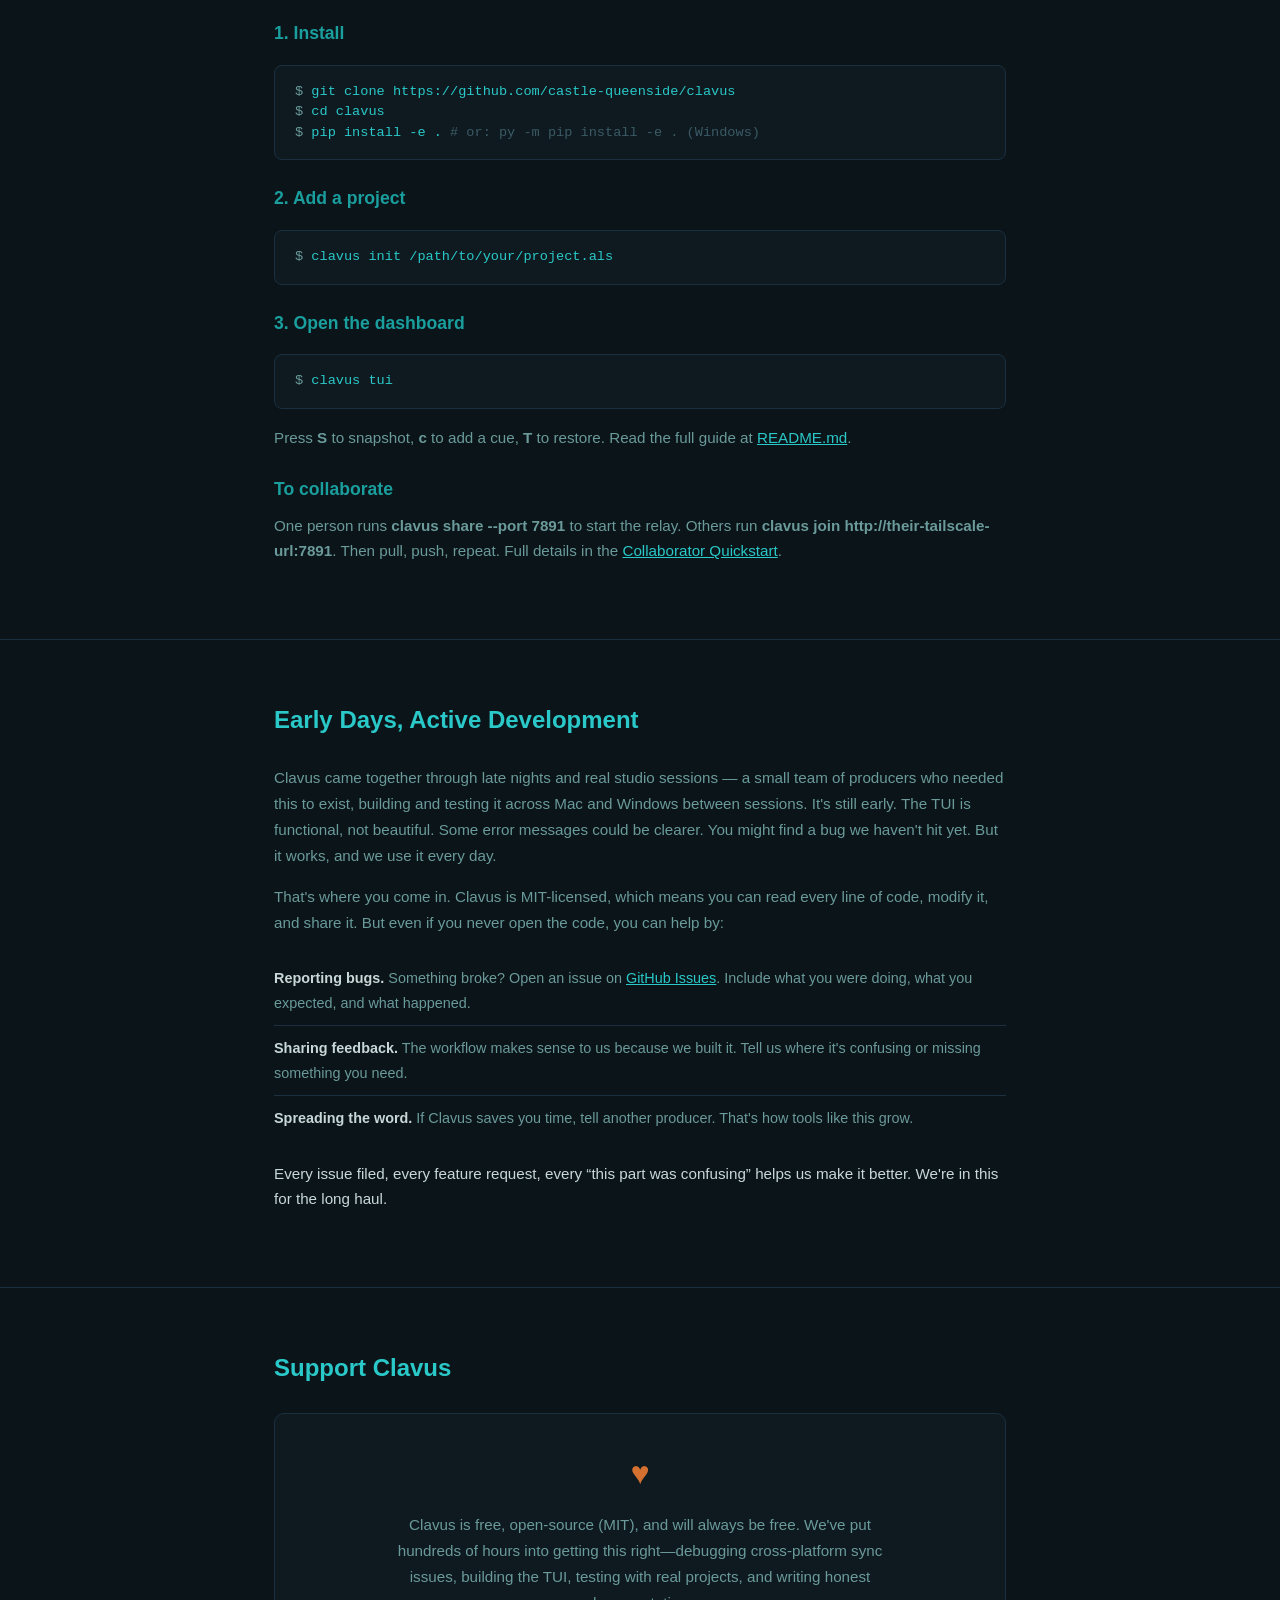
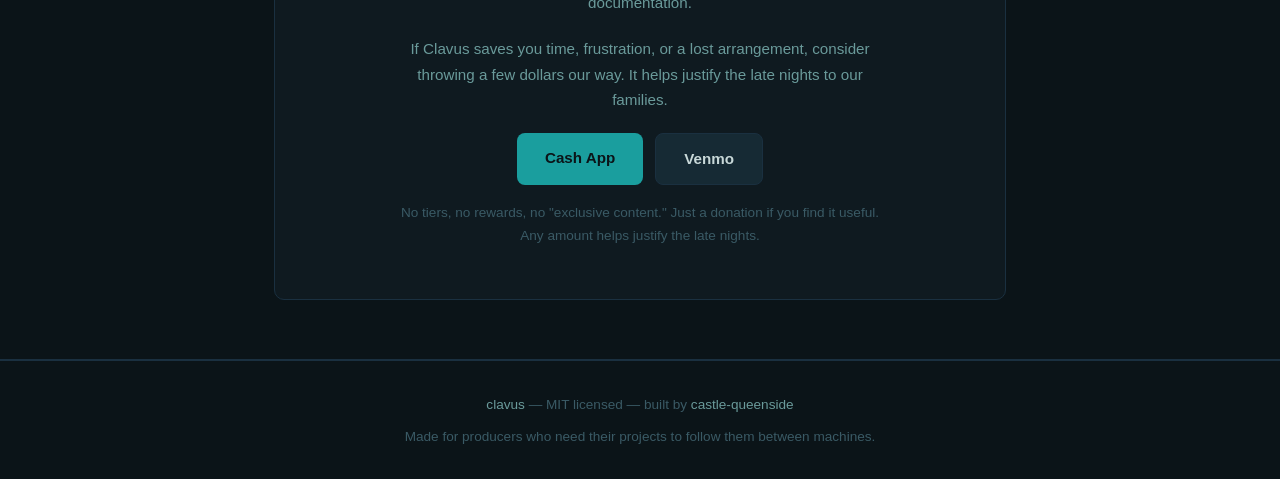
==== commit 9b588a1d: "Fix doc port inconsistency (7890→7891), remove Ableton Suite limitation note" ====
--- a/index.html
+++ b/index.html
@@ -488,7 +488,7 @@
     <p>Press <strong>S</strong> to snapshot, <strong>c</strong> to add a cue, <strong>T</strong> to restore. Read the full guide at <a href="https://github.com/castle-queenside/clavus/blob/main/README.md">README.md</a>.</p>
 
     <h4>To collaborate</h4>
-    <p>One person runs <strong>clavus share --port 7891</strong> to start the relay. Others run <strong>clavus join http://their-tailscale-url:7890</strong>. Then pull, push, repeat. Full details in the <a href="docs/collaborator-quickstart.md">Collaborator Quickstart</a>.</p>
+    <p>One person runs <strong>clavus share --port 7891</strong> to start the relay. Others run <strong>clavus join http://their-tailscale-url:7891</strong>. Then pull, push, repeat. Full details in the <a href="docs/collaborator-quickstart.md">Collaborator Quickstart</a>.</p>
   </div>
 </section>
 
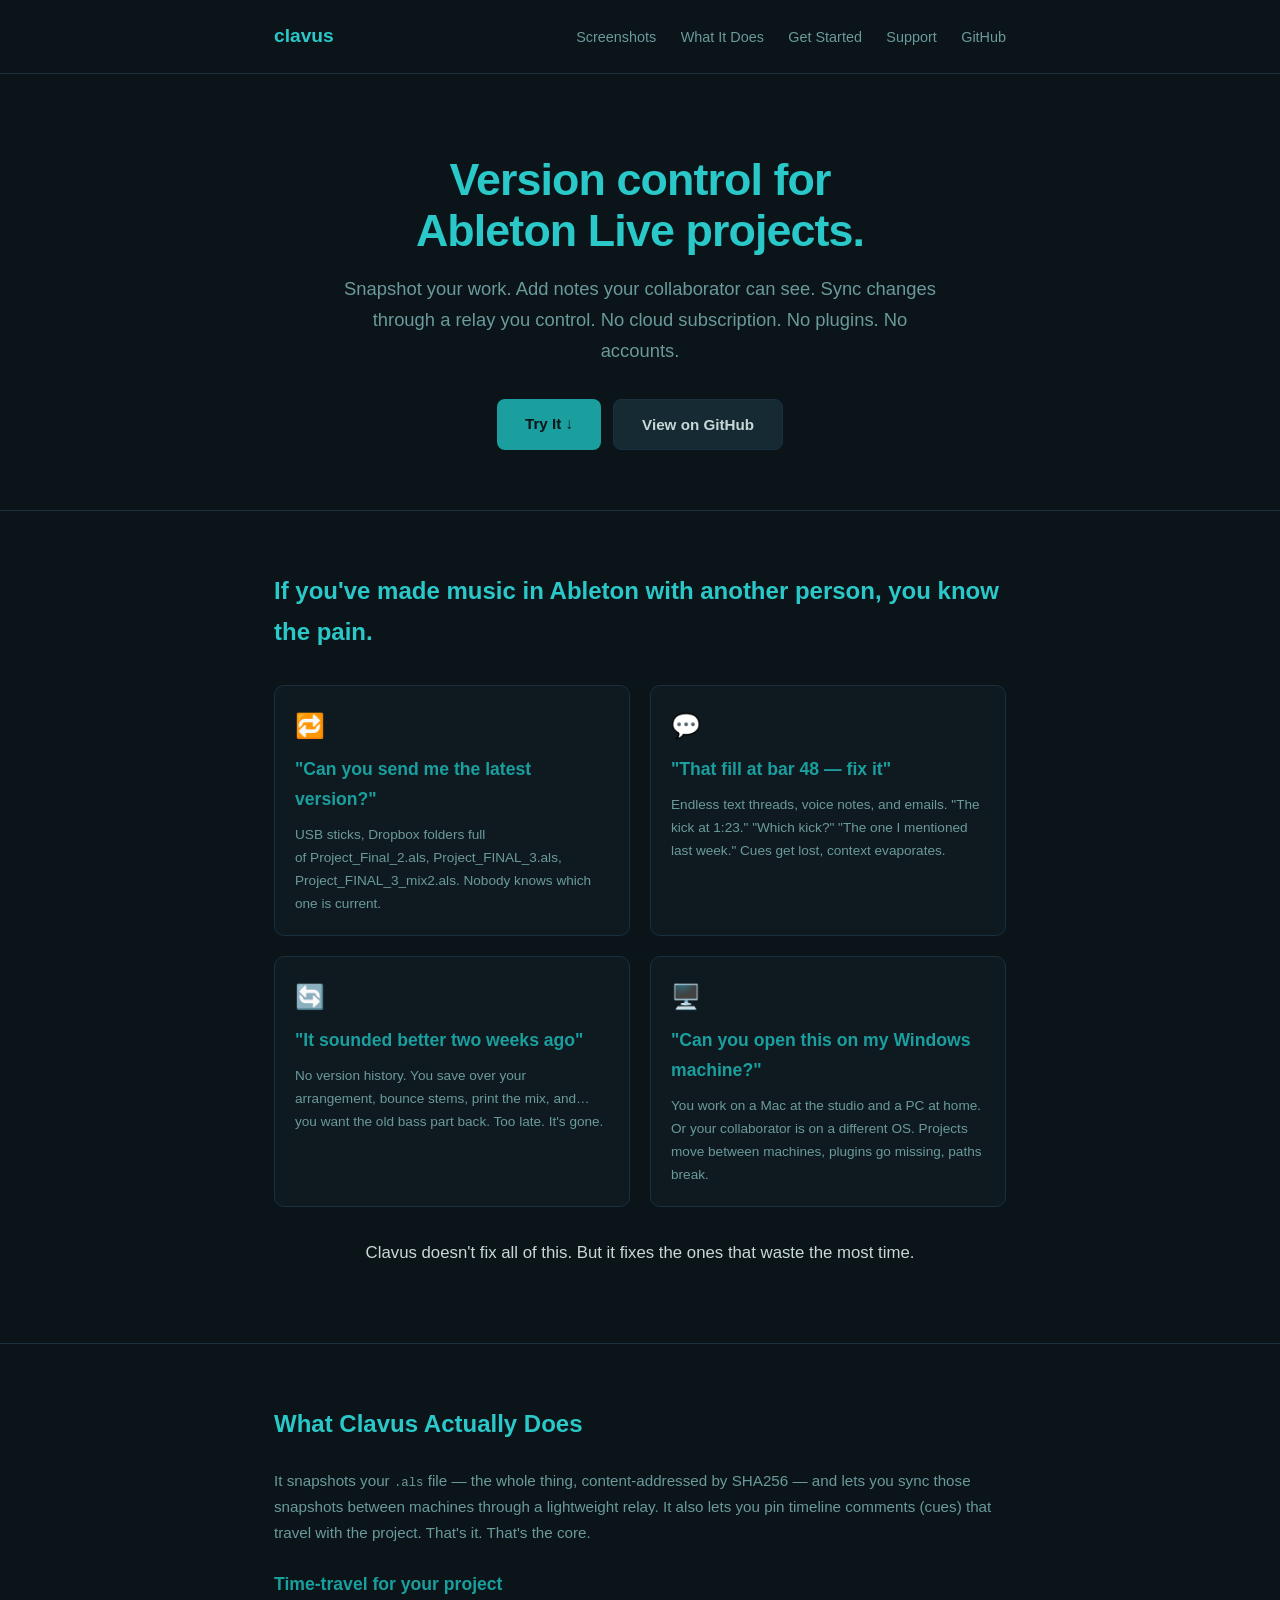
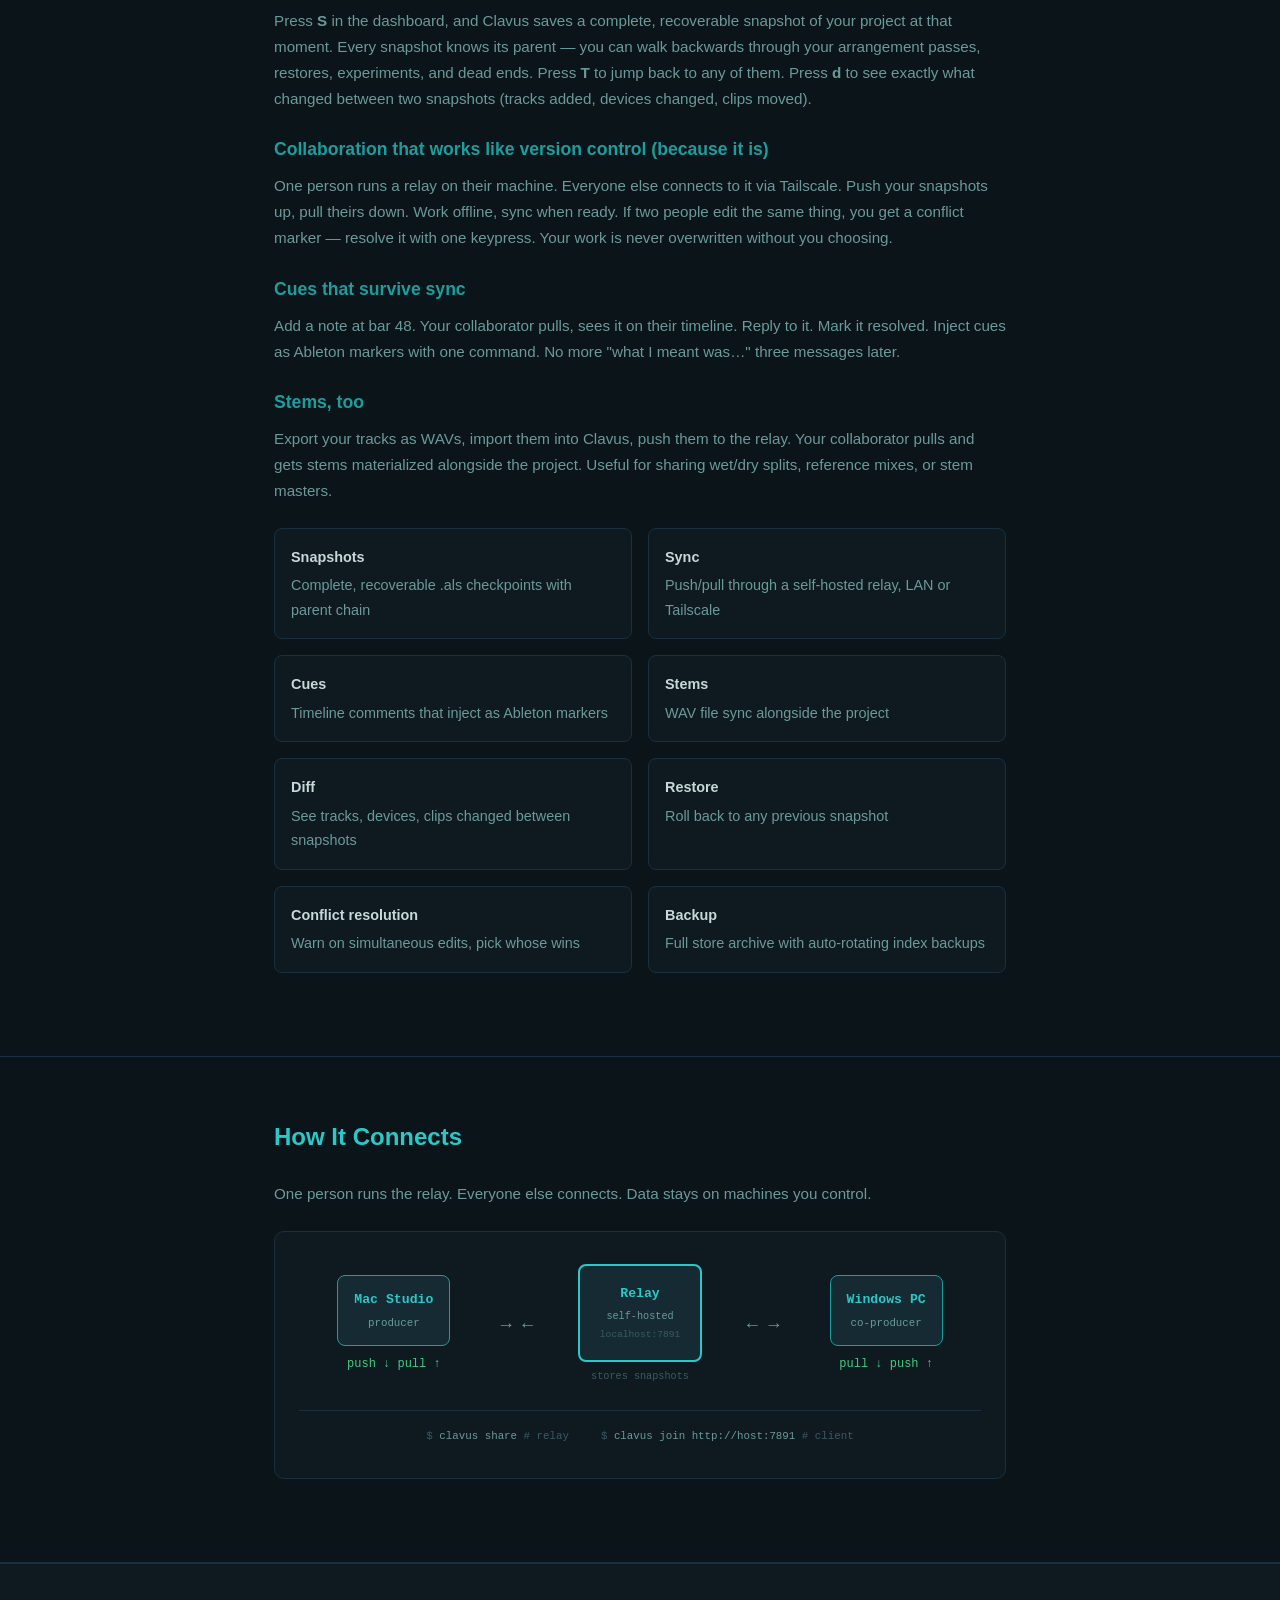
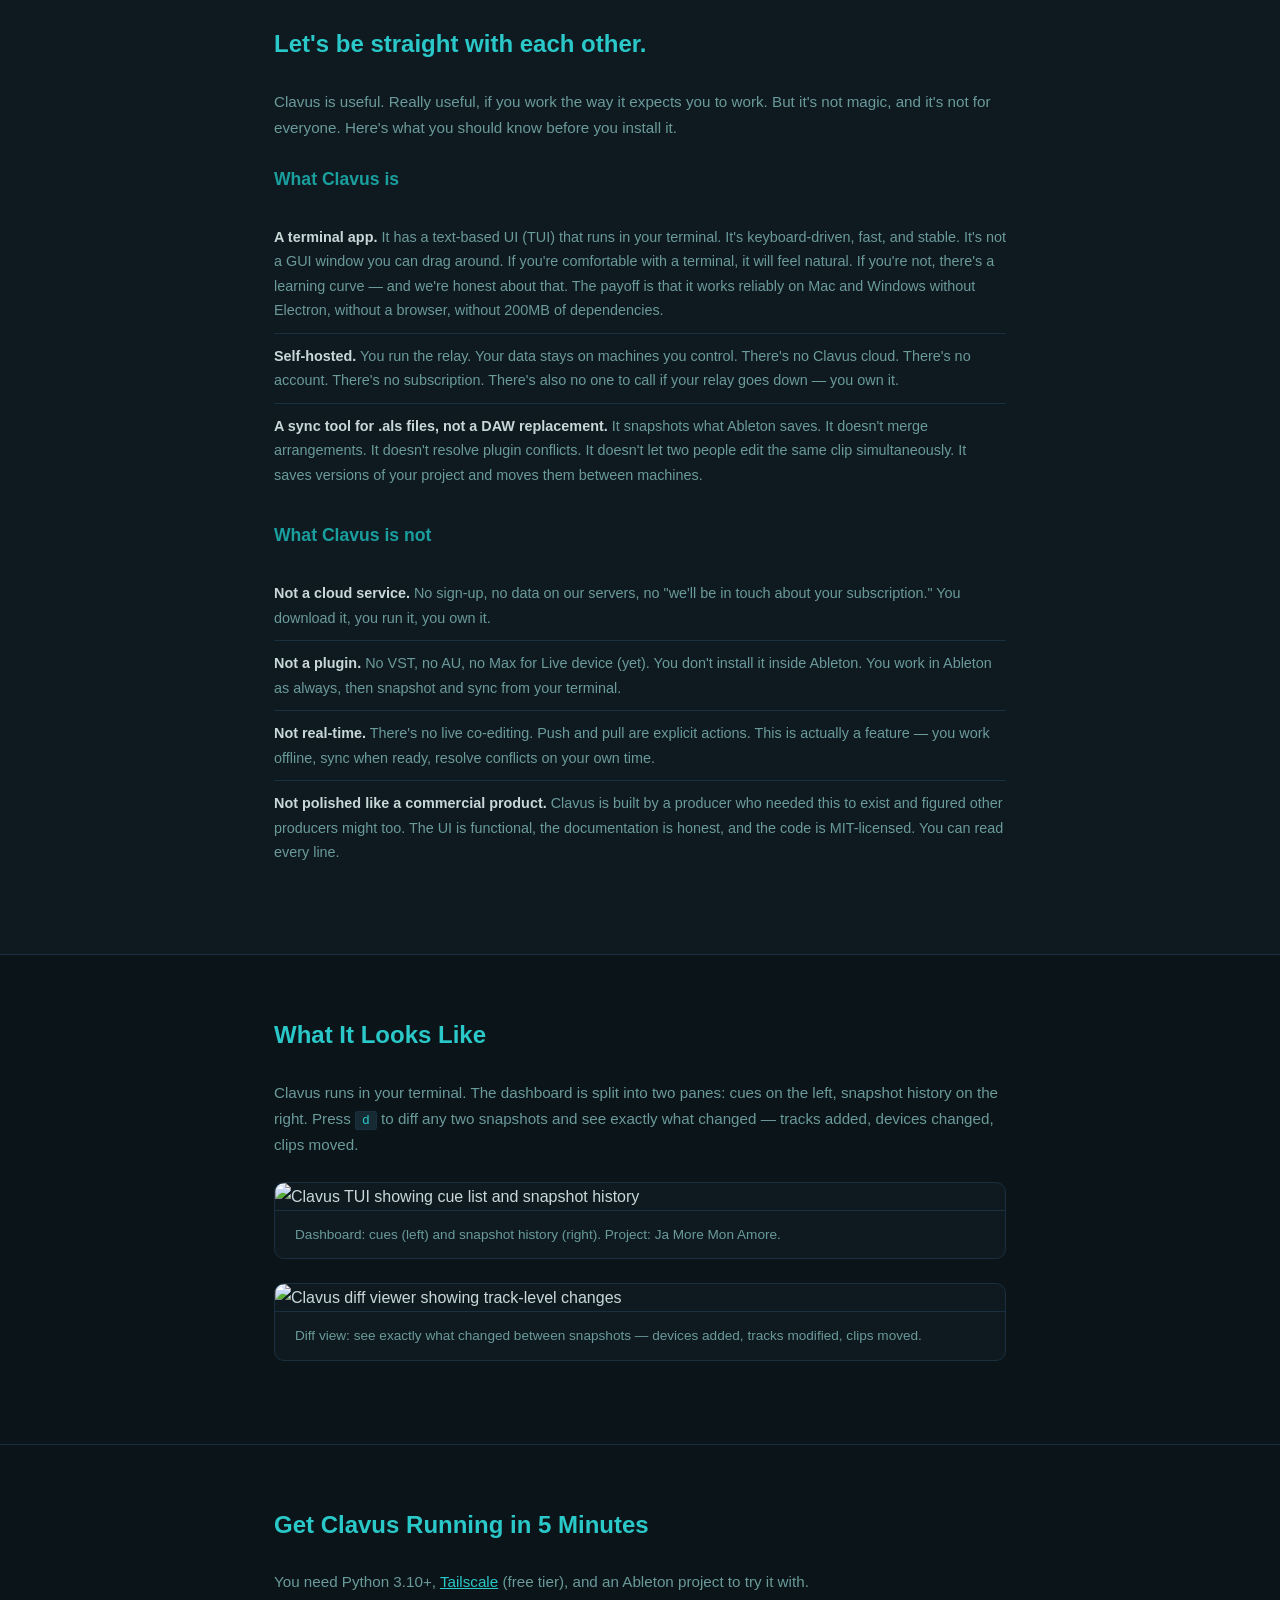
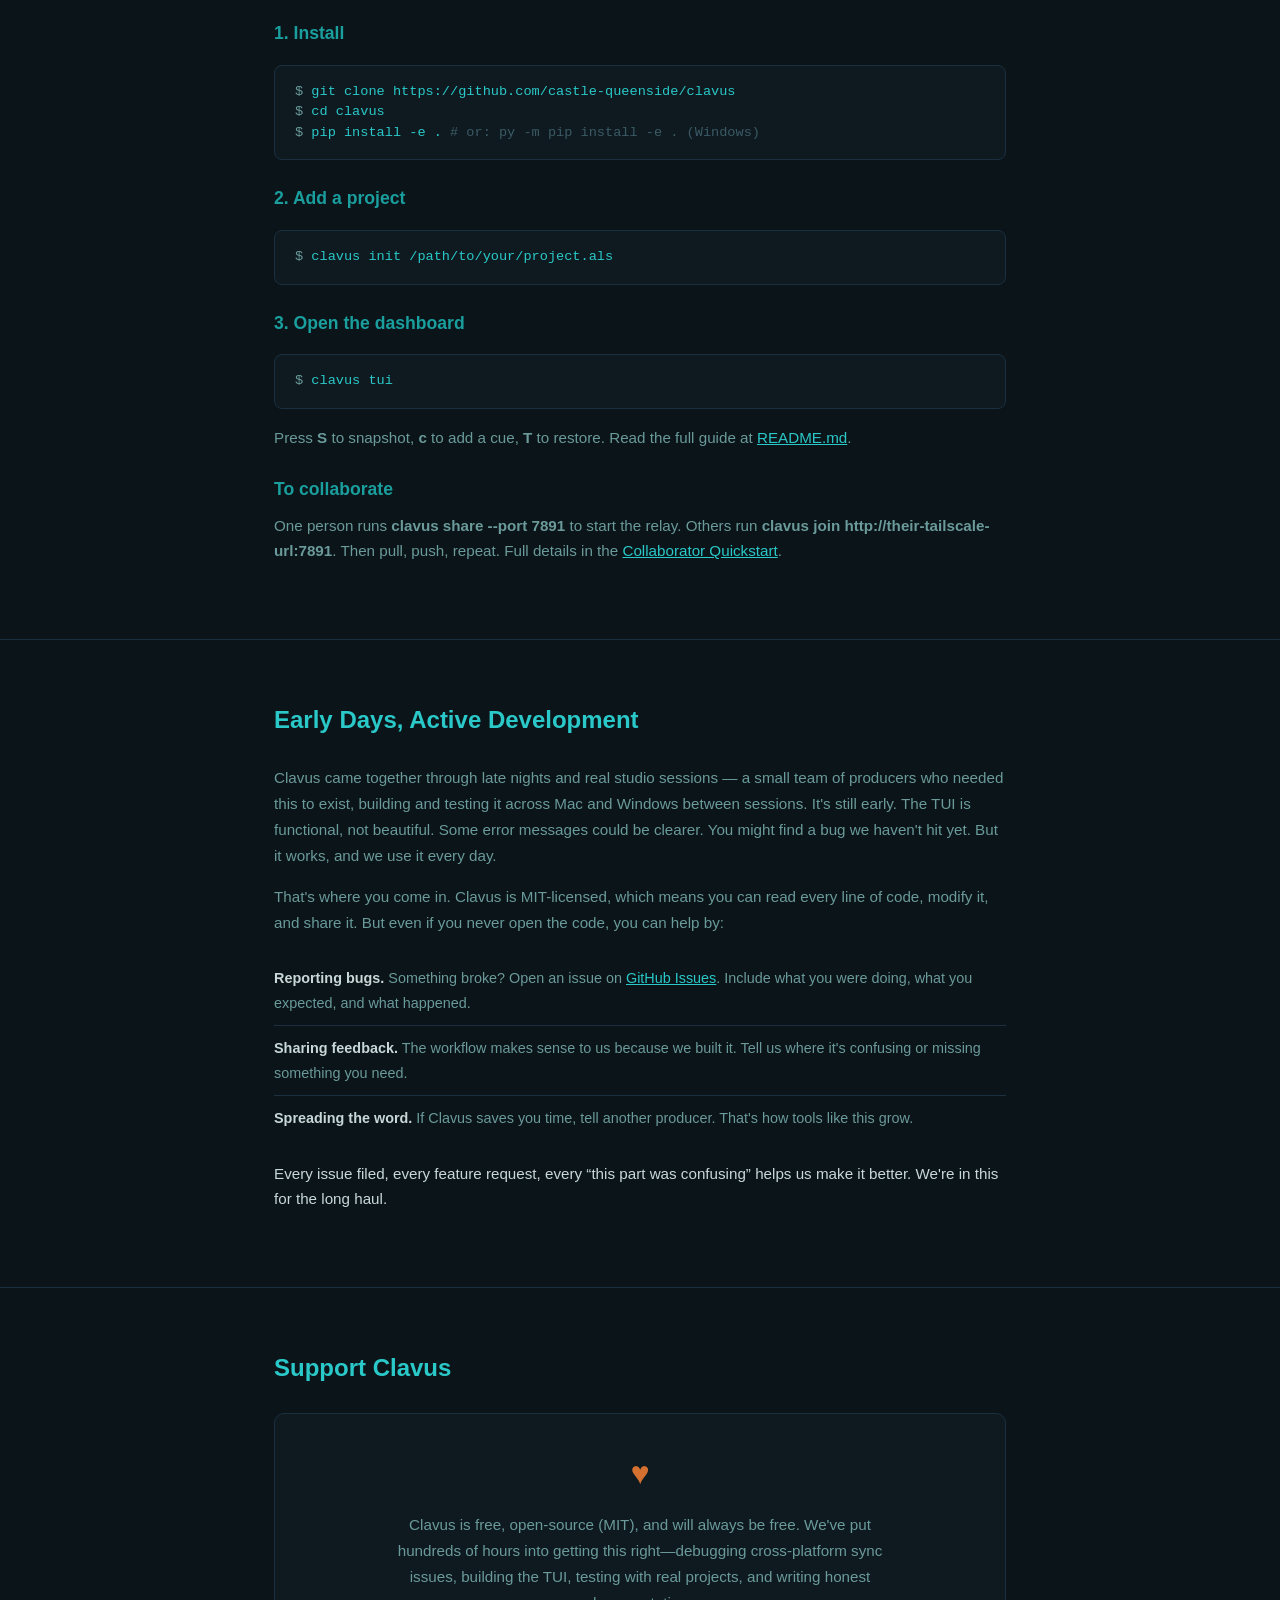
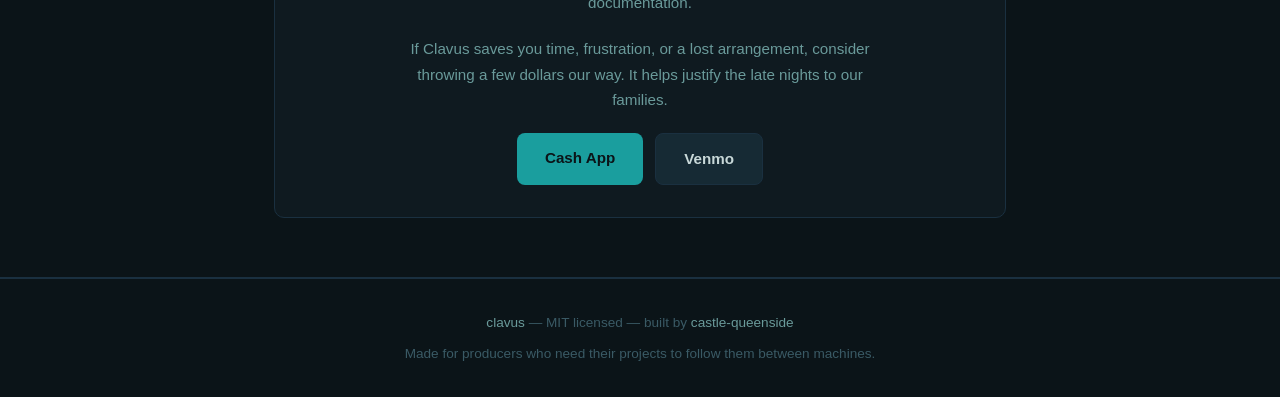
==== commit 08df0244: "Remove redundant donation copy from landing page" ====
--- a/index.html
+++ b/index.html
@@ -528,7 +528,6 @@
         <a class="btn btn-primary" href="https://cash.app/$slowhandschris" target="_blank">Cash App</a>
         <a class="btn btn-secondary" href="https://venmo.com/chrisandcarr" target="_blank">Venmo</a>
       </div>
-      <p style="margin-top: 16px; font-size: 0.85em; color: var(--muted);">No tiers, no rewards, no "exclusive content." Just a donation if you find it useful. Any amount helps justify the late nights.</p>
     </div>
   </div>
 </section>
